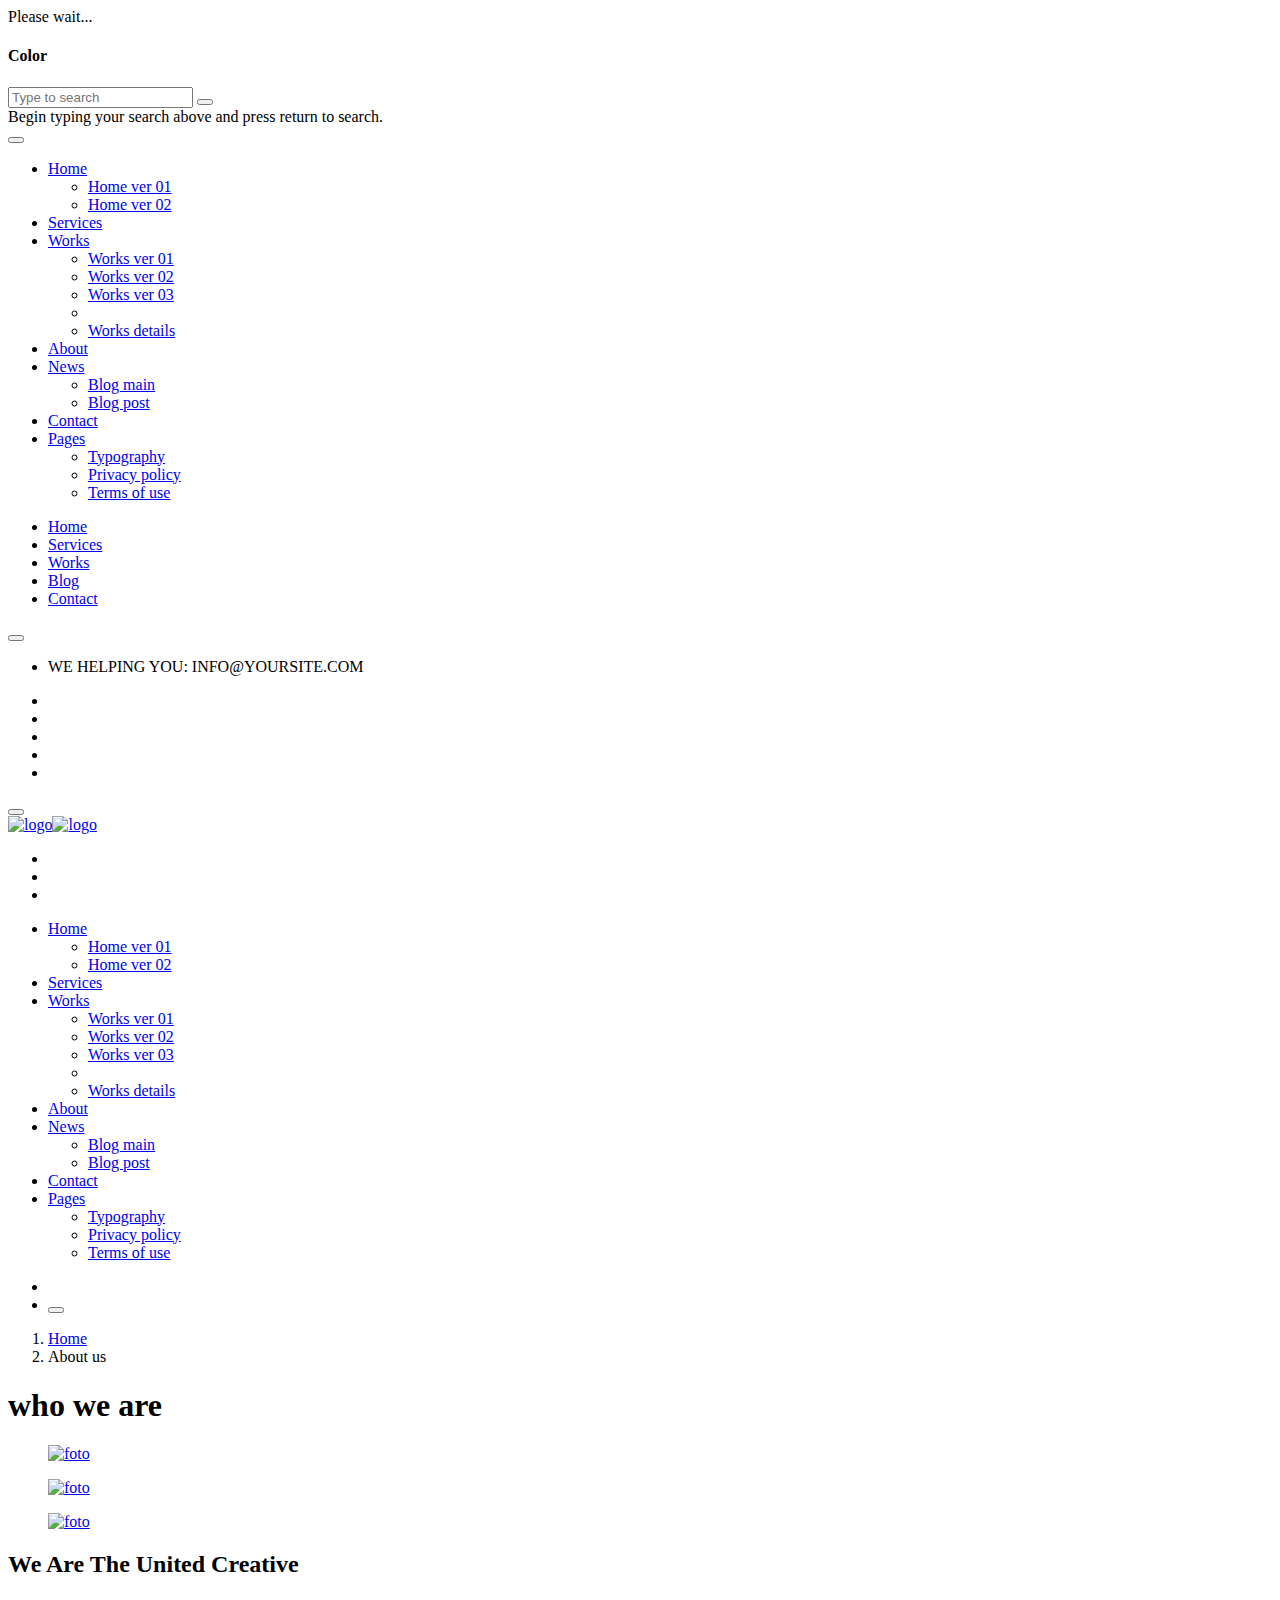
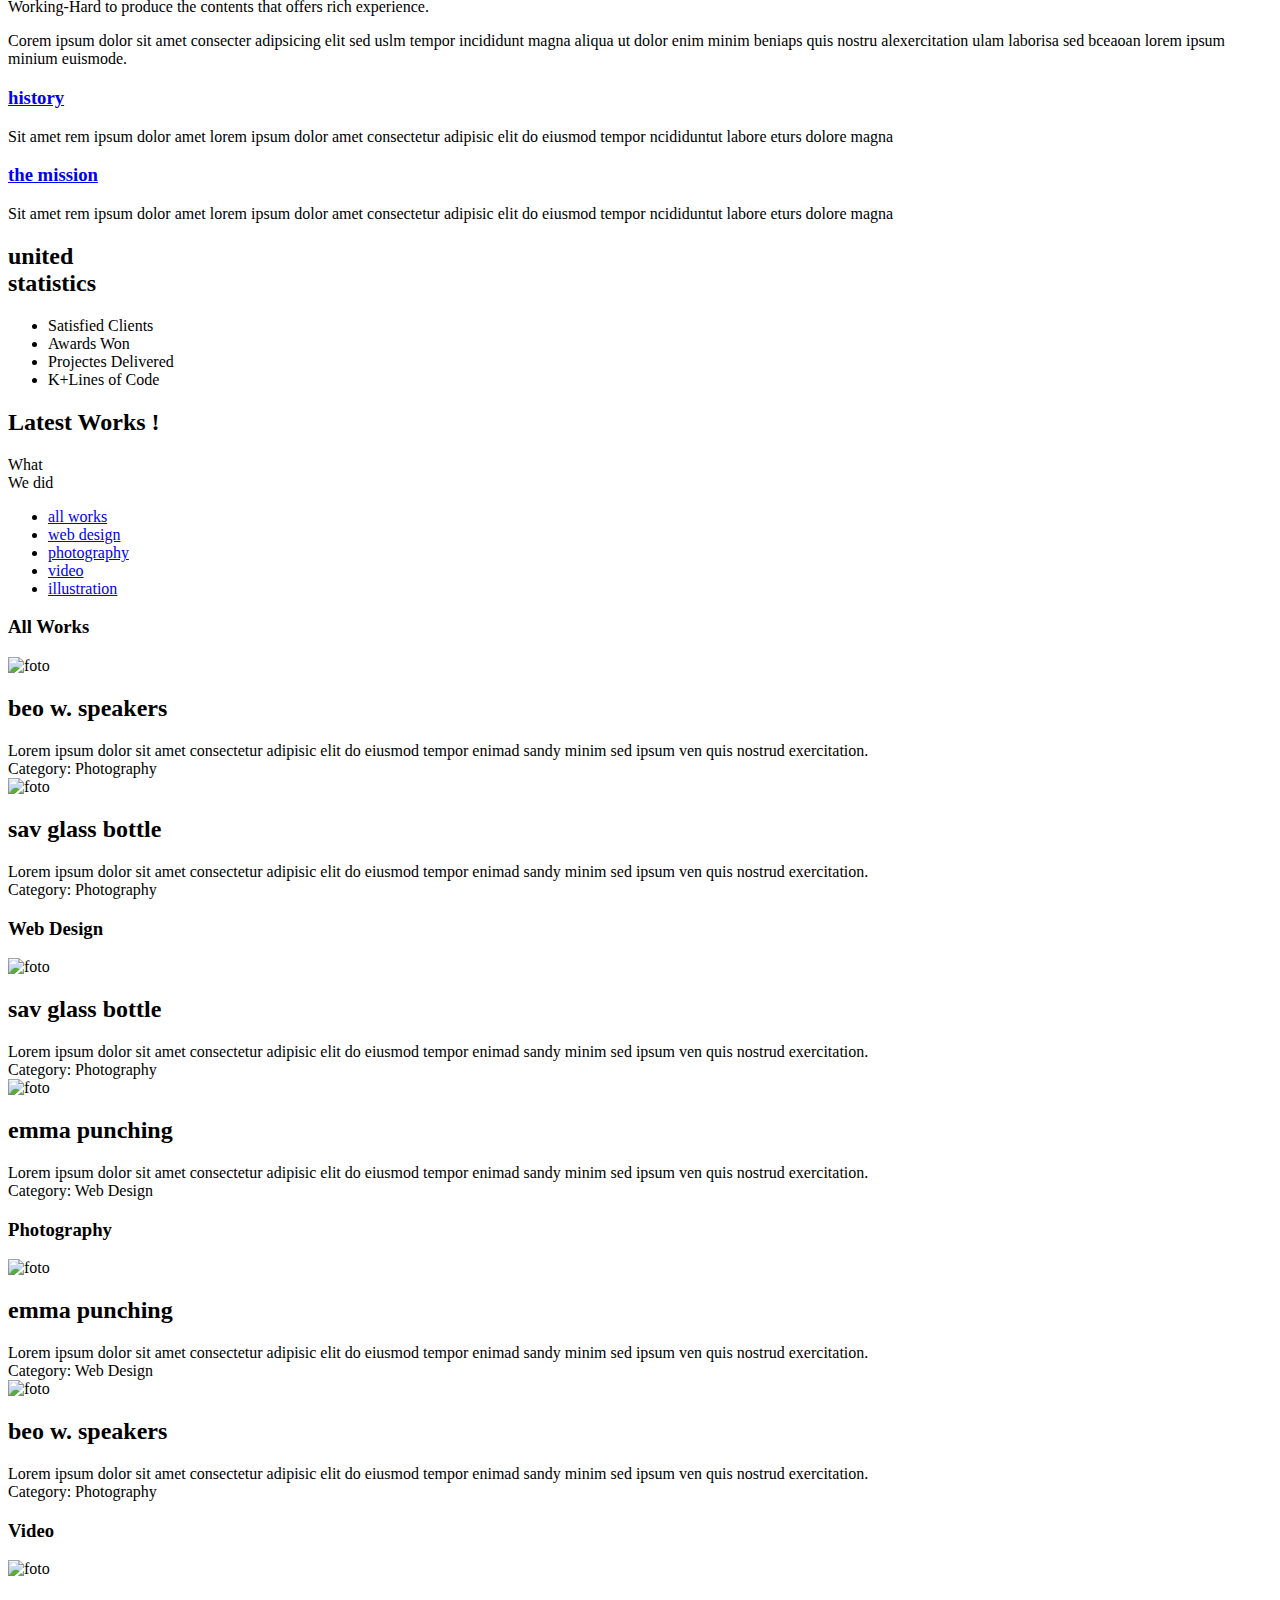
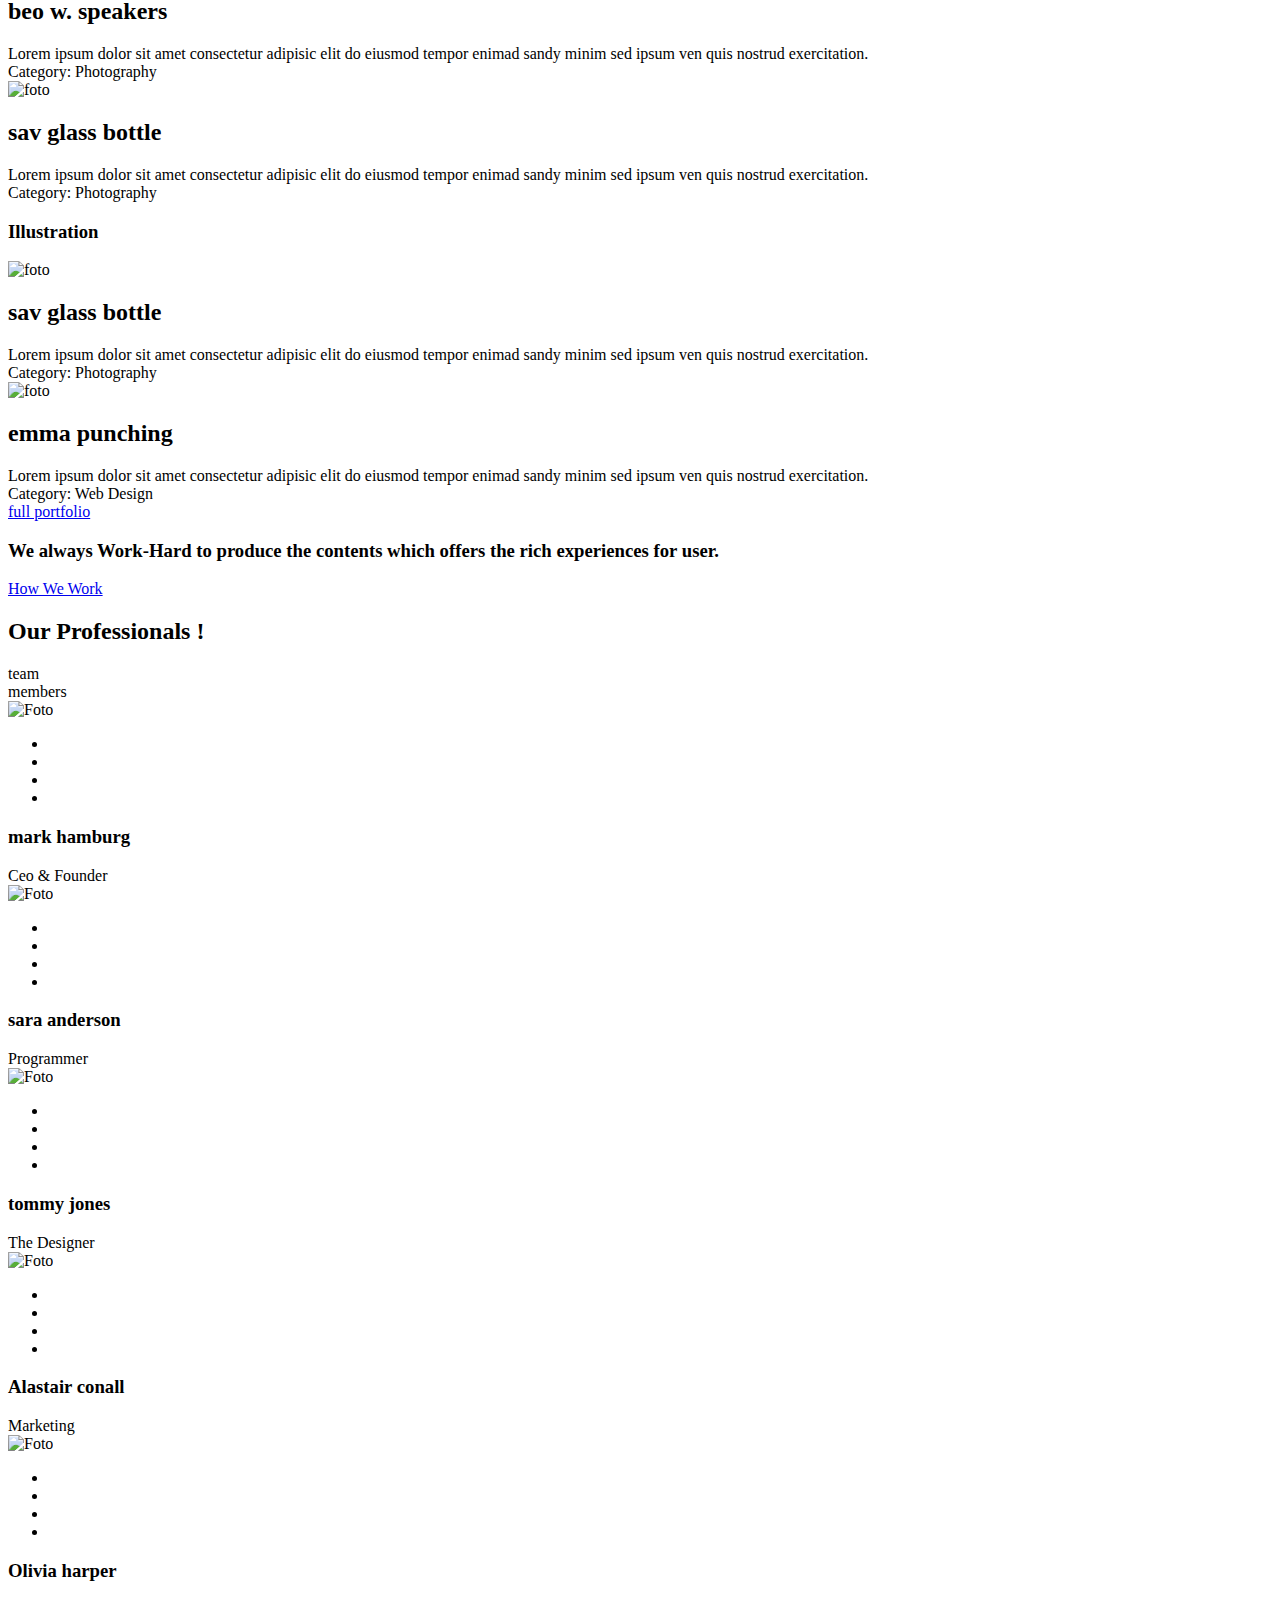
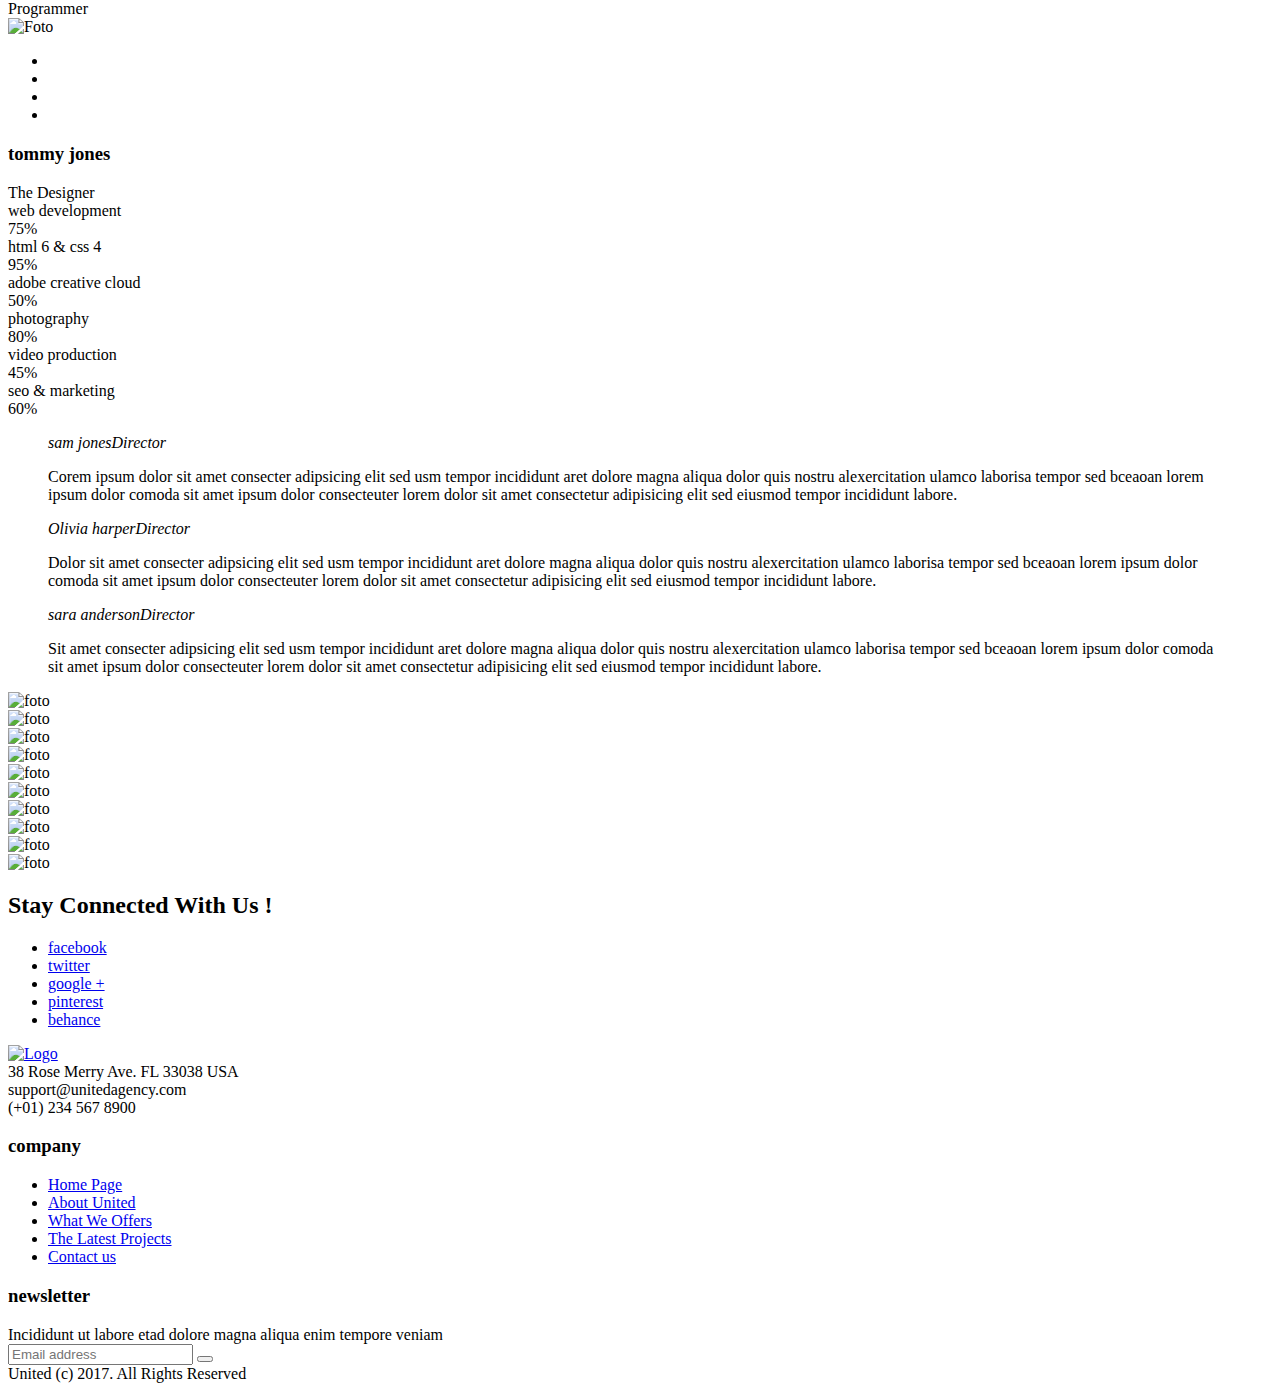
==== about.html @ 2366bbae "Aviot website" ====
<!DOCTYPE html>
<html lang="en">
<head>
    <meta charset="utf-8" />
    <meta http-equiv="x-ua-compatible" content="ie=edge" />
    <title>United</title>
    <meta content="" name="description" />
    <meta content="" name="keywords" />
    <meta name="viewport" content="width=device-width, initial-scale=1.0" />
    <meta content="telephone=no" name="format-detection" />
    <meta name="HandheldFriendly" content="true" />
    <link rel="stylesheet" href=" html/united/assets/css/master.css" />
    <!-- SWITCHER-->
    <link href=" html/united/assets/plugins/switcher/css/switcher.css" rel="stylesheet" id="switcher-css" />
    <link href="assets/plugins/switcher/css/color1.css" rel="alternate stylesheet" title="color1" />
    <link href="assets/plugins/switcher/css/color2.css" rel="alternate stylesheet" title="color2" />
    <link href="assets/plugins/switcher/css/color3.css" rel="alternate stylesheet" title="color3" />
    <link href="assets/plugins/switcher/css/color4.css" rel="alternate stylesheet" title="color4" />
    <link rel="icon" type="image/x-icon" href=" html/united/favicon.ico" />
    <!--[if lt IE 9 ]>
<script src="/assets/js/separate-js/html5shiv-3.7.2.min.js" type="text/javascript"></script><meta content="no" http-equiv="imagetoolbar">
<![endif]-->
</head>
<body class="loading">
    <!-- Loader-->
    <div class="screen-loader">
        <div class="loading">
            <span class="loader_span"> 
            <span class="loader_right"></span>
            <span class="loader_left"></span>
            </span>
        </div>
        <span class="loader-text shuffle">Please wait...</span>
        <div class="sl-top"></div>
        <div class="sl-bottom"></div>
    </div>
    <!-- Loader end-->
    <div class="l-theme animated-css" data-header="sticky" data-header-top="200" data-canvas="container">
        <!-- Start Switcher-->
        <div class="switcher-wrapper">
            <div class="demo_changer">
                <div class="demo-icon text-primary"><i class="fa fa-cog fa-spin fa-2x"></i></div>
                <div class="form_holder">
                    <div class="predefined_styles">
                        <div class="skin-theme-switcher">
                            <h4>Color</h4>
                            <a class="styleswitch" href="javascript:void(0);" data-switchcolor="color1" style="background-color:#e0e242"></a>
                            <a class="styleswitch" href="javascript:void(0);" data-switchcolor="color2" style="background-color:#FFAC3A"></a>
                            <a class="styleswitch" href="javascript:void(0);" data-switchcolor="color3" style="background-color:#28af0f"></a>
                            <a class="styleswitch" href="javascript:void(0);" data-switchcolor="color4" style="background-color:#e425e9"></a>
                        </div>
                    </div>
                </div>
            </div>
        </div>
        <!-- end switcher-->
        <!-- ==========================-->
        <!-- SEARCH MODAL-->
        <!-- ==========================-->
        <div class="header-search open-search">
            <div class="container">
                <div class="row">
                    <div class="col-sm-8 col-sm-offset-2 col-xs-10 col-xs-offset-1">
                        <div class="navbar-search">
                            <form class="search-global">
                                <input class="search-global__input" type="text" placeholder="Type to search" autocomplete="off" name="s" value="" />
                                <button class="search-global__btn"><i class="icon stroke icon-Search"></i>
                                </button>
                                <div class="search-global__note">Begin typing your search above and press return to search.</div>
                            </form>
                        </div>
                    </div>
                </div>
            </div>
            <button class="search-close close" type="button"><i class="fa fa-times"></i>
            </button>
        </div>
        <!-- ==========================-->
        <!-- MOBILE MENU-->
        <!-- ==========================-->
        <div data-off-canvas="mobile-slidebar left overlay">
            <ul class="yamm main-menu nav navbar-nav">
                <li class="dropdown active"><a class="dropdown-toggle" href="#">Home</a>
                    <ul class="dropdown-menu">
                        <li><a href=" html/united/home.html">Home ver 01</a></li>
                        <li><a href=" html/united/home-2.html">Home ver 02</a></li>
                    </ul>
                </li>
                <li><a href=" html/united/services.html">Services</a></li>
                <li class="dropdown"><a class="dropdown-toggle" href="#">Works</a>
                    <ul class="dropdown-menu">
                        <li><a href=" html/united/portfolio.html">Works ver 01</a></li>
                        <li><a href=" html/united/portfolio-2.html">Works ver 02</a></li>
                        <li><a href=" html/united/portfolio-3.html">Works ver 03</a></li>
                        <li class="divider"></li>
                        <li><a href=" html/united/portfolio-details.html">Works details</a></li>
                    </ul>
                </li>
                <li><a href=" html/united/about.html">About</a></li>
                <li class="dropdown"><a class="dropdown-toggle" href="#">News</a>
                    <ul class="dropdown-menu">
                        <li><a href=" html/united/blog-main.html">Blog main</a></li>
                        <li><a href=" html/united/blog-post.html">Blog post</a></li>
                    </ul>
                </li>
                <li><a href=" html/united/contact.html">Contact</a></li>
                <li><a href=" html/united/typography.html">Pages</a>
                    <ul class="dropdown-menu">
                        <li><a href=" html/united/typography.html">Typography</a></li>
                        <li><a href=" html/united/privacy-policy.html">Privacy policy</a></li>
                        <li><a href=" html/united/terms-of-use.html">Terms of use</a></li>
                    </ul>
                </li>
            </ul>
        </div>
        <!-- ==========================-->
        <!-- FULL SCREEN MENU-->
        <!-- ==========================-->
        <div class="wrap-fixed-menu" id="fixedMenu">
            <nav class="fullscreen-center-menu">
                <div class="menu-main-menu-container">
                    <ul class="nav navbar-nav">
                        <li><a href=" html/united/home.html">Home</a></li>
                        <li><a href=" html/united/services.html">Services</a></li>
                        <li><a href=" html/united/portfolio.html">Works</a></li>
                        <li><a href=" html/united/blog-main.html">Blog</a></li>
                        <li><a href=" html/united/contact.html">Contact</a>
                        </li>
                    </ul>
                </div>
            </nav>
            <button type="button" class="fullmenu-close"><i class="fa fa-times"></i></button>
        </div>
        <header class="header header-topbar-hidden header-boxed-width navbar-fixed-top header-background-trans header-navibox-1-left header-navibox-2-right">
            <div class="container container-boxed-width">
                <div class="top-bar">
                    <div class="container">
                        <div class="header-topbarbox-1">
                            <ul>
                                <li>WE HELPING YOU: INFO@YOURSITE.COM</li>
                            </ul>
                        </div>
                        <div class="header-topbarbox-2">
                            <ul class="social-links">
                                <li><a href=" index.html" target="_blank"><i class="social_icons fa fa-facebook-square"></i></a></li>
                                <li><a href=" index.html" target="_blank"><i class="social_icons fa fa-youtube-square"></i></a></li>
                                <li><a href=" index.html" target="_blank"><i class="social_icons fa fa-vimeo-square"></i></a></li>
                                <li><a href=" index.html" target="_blank"><i class="social_icons fa fa-twitter-square"></i></a></li>
                                <li class="li-last"><a href=" index.html" target="_blank"><i class="social_icons fa fa-tumblr-square"></i></a></li>
                            </ul>
                        </div>
                    </div>
                </div>
                <nav class="navbar" id="nav">
                    <div class="header-navibox-1">
                        <!-- Mobile Trigger Start-->
                        <button class="menu-mobile-button visible-xs-block js-toggle-mobile-slidebar toggle-menu-button"><i class="toggle-menu-button-icon"><span></span><span></span><span></span><span></span><span></span><span></span></i></button>
                        <!-- Mobile Trigger End-->
                        <div class="ui-decor-1 ui-decor-1_sm"></div>
                        <a class="navbar-brand scroll" href=" html/united/home.html"><img class="normal-logo" src=" html/united/assets/media/general/logo-dark.png" alt="logo" /><img class="scroll-logo hidden-xs" src=" html/united/assets/media/general/logo-dark.png" alt="logo" /></a>
                        <ul class="social-links list-inline">
                            <li><a href=" index.html" target="_blank"><i class="social_icons fa fa-twitter"></i></a></li>
                            <li><a href=" index.html" target="_blank"><i class="social_icons fa fa-behance"></i></a></li>
                            <li class="li-last"><a href=" index.html" target="_blank"><i class="social_icons fa fa-instagram"></i></a></li>
                        </ul>
                    </div>
                    <div class="header-navibox-2">
                        <ul class="yamm main-menu nav navbar-nav">
                            <li class="dropdown active"><a class="dropdown-toggle" href="#">Home</a>
                                <ul class="dropdown-menu">
                                    <li><a href=" html/united/home.html">Home ver 01</a></li>
                                    <li><a href=" html/united/home-2.html">Home ver 02</a></li>
                                </ul>
                            </li>
                            <li><a href=" html/united/services.html">Services</a></li>
                            <li class="dropdown"><a class="dropdown-toggle" href="#">Works</a>
                                <ul class="dropdown-menu">
                                    <li><a href=" html/united/portfolio.html">Works ver 01</a></li>
                                    <li><a href=" html/united/portfolio-2.html">Works ver 02</a></li>
                                    <li><a href=" html/united/portfolio-3.html">Works ver 03</a></li>
                                    <li class="divider"></li>
                                    <li><a href=" html/united/portfolio-details.html">Works details</a></li>
                                </ul>
                            </li>
                            <li><a href=" html/united/about.html">About</a></li>
                            <li class="dropdown"><a class="dropdown-toggle" href="#">News</a>
                                <ul class="dropdown-menu">
                                    <li><a href=" html/united/blog-main.html">Blog main</a></li>
                                    <li><a href=" html/united/blog-post.html">Blog post</a></li>
                                </ul>
                            </li>
                            <li><a href=" html/united/contact.html">Contact</a></li>
                            <li><a href=" html/united/typography.html">Pages</a>
                                <ul class="dropdown-menu">
                                    <li><a href=" html/united/typography.html">Typography</a></li>
                                    <li><a href=" html/united/privacy-policy.html">Privacy policy</a></li>
                                    <li><a href=" html/united/terms-of-use.html">Terms of use</a></li>
                                </ul>
                            </li>
                        </ul>
                        <ul class="btn-menu">
                            <li><a class="btn_header_search" href="#"><i class="fa fa-search"></i></a></li>
                            <li>
                                <button class="js-toggle-screen toggle-menu-button"><i class="toggle-menu-button-icon"><span></span><span></span><span></span><span></span><span></span><span></span></i></button>
                            </li>
                        </ul>
                    </div>
                </nav>
            </div>
        </header>
        <!-- end .header-->
        <div class="section-title-page area-bg area-bg_dark area-bg_op_75 parallax" style="background-image: url( html/united/--/--/html/united/assets/media/components/b-title-page/bg-1.jpg)">
            <div class="area-bg__inner">
                <div class="container">
                    <div class="row">
                        <div class="col-xs-12">
                            <ol class="breadcrumb">
                                <li><a href=" html/united/home.html">Home</a></li>
                                <li class="active">About us</li>
                            </ol>
                            <!-- end breadcrumb-->
                            <h1 class="b-title-page">who we are</h1>
                        </div>
                    </div>
                </div>
            </div>
        </div>
        <!-- end .b-title-page-->
        <main>
            <section class="section-first section-first_type-3">
                <div class="container">
                    <div class="row">
                        <div class="col-md-5">
                            <div class="section-first__carousel owl-carousel owl-theme enable-owl-carousel" data-pagination="true" data-navigation="false" data-single-item="true" data-auto-play="7000" data-transition-style="fade" data-main-text-animation="true" data-after-init-delay="3000" data-after-move-delay="1000" data-stop-on-hover="true">
                                <div class="section-first__carousel-item">
                                    <div class="section-first__img-group">
                                        <a class="section-first__img bg-primary_a tilter tilter--1 js-zoom-images" href=" html/united/assets/media/components/section-first/458x380_1.jpg">
                                            <figure class="tilter__figure"><img class="img-responsive" src=" html/united/assets/media/components/section-first/458x380_1.jpg" alt="foto" /></figure>
                                        </a>
                                    </div>
                                </div>
                                <div class="section-first__carousel-item">
                                    <div class="section-first__img-group">
                                        <a class="section-first__img bg-primary_a tilter tilter--1 js-zoom-images" href=" html/united/assets/media/components/section-first/458x380_1.jpg">
                                            <figure class="tilter__figure"><img class="img-responsive" src=" html/united/assets/media/components/section-first/458x380_1.jpg" alt="foto" /></figure>
                                        </a>
                                    </div>
                                </div>
                                <div class="section-first__carousel-item">
                                    <div class="section-first__img-group">
                                        <a class="section-first__img bg-primary_a tilter tilter--1 js-zoom-images" href=" html/united/assets/media/components/section-first/458x380_1.jpg">
                                            <figure class="tilter__figure"><img class="img-responsive" src=" html/united/assets/media/components/section-first/458x380_1.jpg" alt="foto" /></figure>
                                        </a>
                                    </div>
                                </div>
                            </div>
                        </div>
                        <div class="col-md-7">
                            <div class="section-first__inner">
                                <div class="ui-decor-1"></div>
                                <h2 class="ui-title-inner-2">We Are The United Creative</h2>
                                <div class="section-first__subtitle">Working-Hard to produce the contents that offers rich experience.</div>
                                <p>Corem ipsum dolor sit amet consecter adipsicing elit sed uslm tempor incididunt magna aliqua ut dolor enim minim beniaps quis nostru alexercitation ulam laborisa sed bceaoan lorem ipsum minium euismode.</p>
                                <div class="row">
                                    <div class="col-md-6">
                                        <h3 class="section-first__title-link"><a class="btn btn-default" href=" html/united/portfolio.html">history<i class="icon fa fa-long-arrow-right"></i></a></h3>
                                        <p>Sit amet rem ipsum dolor amet lorem ipsum dolor amet consectetur adipisic elit do eiusmod tempor ncididuntut labore eturs dolore magna</p>
                                    </div>
                                    <div class="col-md-6">
                                        <h3 class="section-first__title-link"><a class="btn btn-default" href=" html/united/portfolio.html">the mission<i class="icon fa fa-long-arrow-right"></i></a></h3>
                                        <p>Sit amet rem ipsum dolor amet lorem ipsum dolor amet consectetur adipisic elit do eiusmod tempor ncididuntut labore eturs dolore magna</p>
                                    </div>
                                </div>
                            </div>
                        </div>
                    </div>
                </div>
            </section>
            <!-- end .section-first-->
            <section class="section-default">
                <div class="container">
                    <div class="row">
                        <div class="col-xs-12">
                            <h2 class="ui-title-bg ui-title-bg_sm">united <br>statistics</h2>
                            <ul class="b-progress-list b-progress-list_mod-a list-unstyled">
                                <li class="b-progress-list__item">
                                    <div class="b-progress-list__inner"><span class="b-progress-list__percent js-chart" data-percent="230"><span class="js-percent"></span></span><span class="b-progress-list__name">Satisfied Clients</span></div>
                                </li>
                                <li class="b-progress-list__item">
                                    <div class="b-progress-list__inner"><span class="b-progress-list__percent js-chart" data-percent="407"><span class="js-percent"></span></span><span class="b-progress-list__name">Awards Won</span></div>
                                </li>
                                <li class="b-progress-list__item">
                                    <div class="b-progress-list__inner"><span class="b-progress-list__percent js-chart" data-percent="637"><span class="js-percent"></span></span><span class="b-progress-list__name">Projectes Delivered</span></div>
                                </li>
                                <li class="b-progress-list__item">
                                    <div class="b-progress-list__inner"><span class="b-progress-list__percent js-chart" data-percent="10"><span class="js-percent"></span><span class="b-progress-list__percent_label">K+</span></span><span class="b-progress-list__name">Lines of Code</span></div>
                                </li>
                            </ul>
                        </div>
                    </div>
                </div>
            </section>
            <section class="section-works">
                <div class="container">
                    <div class="row">
                        <div class="col-xs-12">
                            <h2 class="ui-title-block">Latest Works !</h2>
                            <div class="ui-subtitle-block">What
                                <br> We did</div>
                        </div>
                    </div>
                    <div class="row">
                        <div class="col-xs-12">
                            <div class="section-works__inner">
                                <ul class="section-works__nav list-unstyled">
                                    <li class="active"><a href="#all" data-toggle="tab">all works</a></li>
                                    <li><a href="#design" data-toggle="tab">web design</a></li>
                                    <li><a href="#photography" data-toggle="tab">photography</a></li>
                                    <li><a href="#video" data-toggle="tab">video</a></li>
                                    <li><a href="#illustration" data-toggle="tab">illustration</a></li>
                                </ul>
                                <div class="tab-content">
                                    <div class="tab-pane active fade in" id="all">
                                        <h3 class="section-works__title-group">All Works</h3>
                                        <div class="section-works__group">
                                            <section class="b-works">
                                                <div class="b-works__media"><img class="img-responsive" src=" html/united/assets/media/components/b-works/450x420_1.jpg" alt="foto" /></div>
                                                <div class="b-works__inner">
                                                    <h2 class="b-works__title">beo w. speakers</h2>
                                                    <div class="b-works__content">Lorem ipsum dolor sit amet consectetur adipisic elit do eiusmod tempor enimad sandy minim sed ipsum ven quis nostrud exercitation.</div>
                                                    <div class="b-works__category">Category: Photography
                                                    </div>
                                                </div>
                                            </section>
                                            <!-- end .b-works-->
                                            <section class="b-works">
                                                <div class="b-works__media"><img class="img-responsive" src=" html/united/assets/media/components/b-works/450x420_2.jpg" alt="foto" /></div>
                                                <div class="b-works__inner">
                                                    <h2 class="b-works__title">sav glass bottle</h2>
                                                    <div class="b-works__content">Lorem ipsum dolor sit amet consectetur adipisic elit do eiusmod tempor enimad sandy minim sed ipsum ven quis nostrud exercitation.</div>
                                                    <div class="b-works__category">Category: Photography
                                                    </div>
                                                </div>
                                            </section>
                                            <!-- end .b-works-->
                                        </div>
                                    </div>
                                    <div class="tab-pane fade" id="design">
                                        <h3 class="section-works__title-group">Web Design</h3>
                                        <div class="section-works__group">
                                            <section class="b-works">
                                                <div class="b-works__media"><img class="img-responsive" src=" html/united/assets/media/components/b-works/450x420_2.jpg" alt="foto" /></div>
                                                <div class="b-works__inner">
                                                    <h2 class="b-works__title">sav glass bottle</h2>
                                                    <div class="b-works__content">Lorem ipsum dolor sit amet consectetur adipisic elit do eiusmod tempor enimad sandy minim sed ipsum ven quis nostrud exercitation.</div>
                                                    <div class="b-works__category">Category: Photography
                                                    </div>
                                                </div>
                                            </section>
                                            <!-- end .b-works-->
                                            <section class="b-works">
                                                <div class="b-works__media"><img class="img-responsive" src=" html/united/assets/media/components/b-works/450x420_3.jpg" alt="foto" /></div>
                                                <div class="b-works__inner">
                                                    <h2 class="b-works__title">emma punching</h2>
                                                    <div class="b-works__content">Lorem ipsum dolor sit amet consectetur adipisic elit do eiusmod tempor enimad sandy minim sed ipsum ven quis nostrud exercitation.</div>
                                                    <div class="b-works__category">Category: Web Design
                                                    </div>
                                                </div>
                                            </section>
                                            <!-- end .b-works-->
                                        </div>
                                    </div>
                                    <div class="tab-pane fade" id="photography">
                                        <h3 class="section-works__title-group">Photography</h3>
                                        <div class="section-works__group">
                                            <section class="b-works">
                                                <div class="b-works__media"><img class="img-responsive" src=" html/united/assets/media/components/b-works/450x420_3.jpg" alt="foto" /></div>
                                                <div class="b-works__inner">
                                                    <h2 class="b-works__title">emma punching</h2>
                                                    <div class="b-works__content">Lorem ipsum dolor sit amet consectetur adipisic elit do eiusmod tempor enimad sandy minim sed ipsum ven quis nostrud exercitation.</div>
                                                    <div class="b-works__category">Category: Web Design
                                                    </div>
                                                </div>
                                            </section>
                                            <!-- end .b-works-->
                                            <section class="b-works">
                                                <div class="b-works__media"><img class="img-responsive" src=" html/united/assets/media/components/b-works/450x420_1.jpg" alt="foto" /></div>
                                                <div class="b-works__inner">
                                                    <h2 class="b-works__title">beo w. speakers</h2>
                                                    <div class="b-works__content">Lorem ipsum dolor sit amet consectetur adipisic elit do eiusmod tempor enimad sandy minim sed ipsum ven quis nostrud exercitation.</div>
                                                    <div class="b-works__category">Category: Photography
                                                    </div>
                                                </div>
                                            </section>
                                            <!-- end .b-works-->
                                        </div>
                                    </div>
                                    <div class="tab-pane fade" id="video">
                                        <h3 class="section-works__title-group">Video</h3>
                                        <div class="section-works__group">
                                            <section class="b-works">
                                                <div class="b-works__media"><img class="img-responsive" src=" html/united/assets/media/components/b-works/450x420_1.jpg" alt="foto" /></div>
                                                <div class="b-works__inner">
                                                    <h2 class="b-works__title">beo w. speakers</h2>
                                                    <div class="b-works__content">Lorem ipsum dolor sit amet consectetur adipisic elit do eiusmod tempor enimad sandy minim sed ipsum ven quis nostrud exercitation.</div>
                                                    <div class="b-works__category">Category: Photography
                                                    </div>
                                                </div>
                                            </section>
                                            <!-- end .b-works-->
                                            <section class="b-works">
                                                <div class="b-works__media"><img class="img-responsive" src=" html/united/assets/media/components/b-works/450x420_2.jpg" alt="foto" /></div>
                                                <div class="b-works__inner">
                                                    <h2 class="b-works__title">sav glass bottle</h2>
                                                    <div class="b-works__content">Lorem ipsum dolor sit amet consectetur adipisic elit do eiusmod tempor enimad sandy minim sed ipsum ven quis nostrud exercitation.</div>
                                                    <div class="b-works__category">Category: Photography
                                                    </div>
                                                </div>
                                            </section>
                                            <!-- end .b-works-->
                                        </div>
                                    </div>
                                    <div class="tab-pane fade" id="illustration">
                                        <h3 class="section-works__title-group">Illustration</h3>
                                        <div class="section-works__group">
                                            <section class="b-works">
                                                <div class="b-works__media"><img class="img-responsive" src=" html/united/assets/media/components/b-works/450x420_2.jpg" alt="foto" /></div>
                                                <div class="b-works__inner">
                                                    <h2 class="b-works__title">sav glass bottle</h2>
                                                    <div class="b-works__content">Lorem ipsum dolor sit amet consectetur adipisic elit do eiusmod tempor enimad sandy minim sed ipsum ven quis nostrud exercitation.</div>
                                                    <div class="b-works__category">Category: Photography
                                                    </div>
                                                </div>
                                            </section>
                                            <!-- end .b-works-->
                                            <section class="b-works">
                                                <div class="b-works__media"><img class="img-responsive" src=" html/united/assets/media/components/b-works/450x420_3.jpg" alt="foto" /></div>
                                                <div class="b-works__inner">
                                                    <h2 class="b-works__title">emma punching</h2>
                                                    <div class="b-works__content">Lorem ipsum dolor sit amet consectetur adipisic elit do eiusmod tempor enimad sandy minim sed ipsum ven quis nostrud exercitation.</div>
                                                    <div class="b-works__category">Category: Web Design
                                                    </div>
                                                </div>
                                            </section>
                                            <!-- end .b-works-->
                                        </div>
                                    </div>
                                </div>
                                <div class="text-right"><a class="btn btn-type-1" href=" html/united/portfolio.html"><span class="btn-type-1__inner">full portfolio</span><i class="icon fa fa-long-arrow-right"></i></a></div>
                            </div>
                        </div>
                    </div>
                </div>
            </section>
            <section class="b-info b-info_mrg-top">
                <div class="b-info__inner border-l_prim border-r_prim">
                    <div class="container">
                        <div class="row">
                            <div class="col-md-8">
                                <h3 class="b-info__title">We always Work-Hard to produce the contents which offers the rich experiences for user.</h3>
                            </div>
                            <div class="col-md-4">
                                <div class="b-info__link"><a class="b-info__btn text-primary_h popup-youtube" href="http://www.youtube.com/watch?v=0O2aH4XLbto"><i class="icon pe-7s-play"></i>How We Work</a>
                                    <div class="b-info__link-bg"><i class="icon pe-7s-video"></i></div>
                                </div>
                            </div>
                        </div>
                    </div>
                </div>
            </section>
            <!-- end .b-info-->
            <section class="section-default_pdn-top">
                <div class="container">
                    <div class="row">
                        <div class="col-xs-12">
                            <h2 class="ui-title-block">Our Professionals !</h2>
                            <div class="ui-subtitle-block">team
                                <br> members</div>
                        </div>
                    </div>
                    <div class="row">
                        <div class="col-md-4 col-sm-6">
                            <section class="b-team b-team_rows">
                                <div class="b-team__media"><img class="img-responsive" src=" html/united/assets/media/components/b-team/300x280_1.jpg" alt="Foto" />
                                    <ul class="social-net list-inline">
                                        <li class="social-net__item"><a class="social-net__link text-primary_h" href=" index.html"><i class="icon fa fa-behance"></i></a></li>
                                        <li class="social-net__item"><a class="social-net__link text-primary_h" href=" index.html"><i class="icon fa fa-twitter"></i></a></li>
                                        <li class="social-net__item"><a class="social-net__link text-primary_h" href=" index.html"><i class="icon fa fa-google-plus"></i></a></li>
                                        <li class="social-net__item"><a class="social-net__link text-primary_h" href=" index.html"><i class="icon fa fa-envelope"></i></a></li>
                                    </ul>
                                    <!-- end .social-list-->
                                </div>
                                <div class="b-team__header">
                                    <h3 class="b-team__name">mark hamburg</h3>
                                    <div class="b-team__category">Ceo & Founder</div>
                                </div>
                            </section>
                            <!-- end .b-team-->
                        </div>
                        <div class="col-md-4 col-sm-6">
                            <section class="b-team b-team_rows">
                                <div class="b-team__media"><img class="img-responsive" src=" html/united/assets/media/components/b-team/300x280_2.jpg" alt="Foto" />
                                    <ul class="social-net list-inline">
                                        <li class="social-net__item"><a class="social-net__link text-primary_h" href=" index.html"><i class="icon fa fa-behance"></i></a></li>
                                        <li class="social-net__item"><a class="social-net__link text-primary_h" href=" index.html"><i class="icon fa fa-twitter"></i></a></li>
                                        <li class="social-net__item"><a class="social-net__link text-primary_h" href=" index.html"><i class="icon fa fa-google-plus"></i></a></li>
                                        <li class="social-net__item"><a class="social-net__link text-primary_h" href=" index.html"><i class="icon fa fa-envelope"></i></a></li>
                                    </ul>
                                    <!-- end .social-list-->
                                </div>
                                <div class="b-team__header">
                                    <h3 class="b-team__name">sara anderson</h3>
                                    <div class="b-team__category">Programmer</div>
                                </div>
                            </section>
                            <!-- end .b-team-->
                        </div>
                        <div class="col-md-4 col-sm-6">
                            <section class="b-team b-team_rows">
                                <div class="b-team__media"><img class="img-responsive" src=" html/united/assets/media/components/b-team/300x280_4.jpg" alt="Foto" />
                                    <ul class="social-net list-inline">
                                        <li class="social-net__item"><a class="social-net__link text-primary_h" href=" index.html"><i class="icon fa fa-behance"></i></a></li>
                                        <li class="social-net__item"><a class="social-net__link text-primary_h" href=" index.html"><i class="icon fa fa-twitter"></i></a></li>
                                        <li class="social-net__item"><a class="social-net__link text-primary_h" href=" index.html"><i class="icon fa fa-google-plus"></i></a></li>
                                        <li class="social-net__item"><a class="social-net__link text-primary_h" href=" index.html"><i class="icon fa fa-envelope"></i></a></li>
                                    </ul>
                                    <!-- end .social-list-->
                                </div>
                                <div class="b-team__header">
                                    <h3 class="b-team__name">tommy jones</h3>
                                    <div class="b-team__category">The Designer</div>
                                </div>
                            </section>
                            <!-- end .b-team-->
                        </div>
                        <div class="col-md-4 col-sm-6">
                            <section class="b-team b-team_rows">
                                <div class="b-team__media"><img class="img-responsive" src=" html/united/assets/media/components/b-team/300x280_5.jpg" alt="Foto" />
                                    <ul class="social-net list-inline">
                                        <li class="social-net__item"><a class="social-net__link text-primary_h" href=" index.html"><i class="icon fa fa-behance"></i></a></li>
                                        <li class="social-net__item"><a class="social-net__link text-primary_h" href=" index.html"><i class="icon fa fa-twitter"></i></a></li>
                                        <li class="social-net__item"><a class="social-net__link text-primary_h" href=" index.html"><i class="icon fa fa-google-plus"></i></a></li>
                                        <li class="social-net__item"><a class="social-net__link text-primary_h" href=" index.html"><i class="icon fa fa-envelope"></i></a></li>
                                    </ul>
                                    <!-- end .social-list-->
                                </div>
                                <div class="b-team__header">
                                    <h3 class="b-team__name">Alastair conall</h3>
                                    <div class="b-team__category">Marketing</div>
                                </div>
                            </section>
                            <!-- end .b-team-->
                        </div>
                        <div class="col-md-4 col-sm-6">
                            <section class="b-team b-team_rows">
                                <div class="b-team__media"><img class="img-responsive" src=" html/united/assets/media/components/b-team/300x280_6.jpg" alt="Foto" />
                                    <ul class="social-net list-inline">
                                        <li class="social-net__item"><a class="social-net__link text-primary_h" href=" index.html"><i class="icon fa fa-behance"></i></a></li>
                                        <li class="social-net__item"><a class="social-net__link text-primary_h" href=" index.html"><i class="icon fa fa-twitter"></i></a></li>
                                        <li class="social-net__item"><a class="social-net__link text-primary_h" href=" index.html"><i class="icon fa fa-google-plus"></i></a></li>
                                        <li class="social-net__item"><a class="social-net__link text-primary_h" href=" index.html"><i class="icon fa fa-envelope"></i></a></li>
                                    </ul>
                                    <!-- end .social-list-->
                                </div>
                                <div class="b-team__header">
                                    <h3 class="b-team__name">Olivia harper</h3>
                                    <div class="b-team__category">Programmer</div>
                                </div>
                            </section>
                            <!-- end .b-team-->
                        </div>
                        <div class="col-md-4 col-sm-6">
                            <section class="b-team b-team_rows">
                                <div class="b-team__media"><img class="img-responsive" src=" html/united/assets/media/components/b-team/300x280_3.jpg" alt="Foto" />
                                    <ul class="social-net list-inline">
                                        <li class="social-net__item"><a class="social-net__link text-primary_h" href=" index.html"><i class="icon fa fa-behance"></i></a></li>
                                        <li class="social-net__item"><a class="social-net__link text-primary_h" href=" index.html"><i class="icon fa fa-twitter"></i></a></li>
                                        <li class="social-net__item"><a class="social-net__link text-primary_h" href=" index.html"><i class="icon fa fa-google-plus"></i></a></li>
                                        <li class="social-net__item"><a class="social-net__link text-primary_h" href=" index.html"><i class="icon fa fa-envelope"></i></a></li>
                                    </ul>
                                    <!-- end .social-list-->
                                </div>
                                <div class="b-team__header">
                                    <h3 class="b-team__name">tommy jones</h3>
                                    <div class="b-team__category">The Designer</div>
                                </div>
                            </section>
                            <!-- end .b-team-->
                        </div>
                    </div>
                </div>
            </section>
            <div class="section-progress-bars">
                <div class="container">
                    <div class="row">
                        <div class="col-sm-6">
                            <div class="progress-block-group">
                                <div class="progress-block">
                                    <div class="progress__title">web development</div>
                                    <div class="progress progress-w-number bg-primary">
                                        <div class="progress-bar" style="width: 75%"></div><span class="progress-bar__number">75%</span>
                                    </div>
                                </div>
                                <div class="progress-block">
                                    <div class="progress__title">html 6 & css 4</div>
                                    <div class="progress progress-w-number bg-primary">
                                        <div class="progress-bar" style="width: 95%"></div><span class="progress-bar__number">95%</span>
                                    </div>
                                </div>
                                <div class="progress-block">
                                    <div class="progress__title">adobe creative cloud</div>
                                    <div class="progress progress-w-number bg-primary">
                                        <div class="progress-bar" style="width: 50%"></div><span class="progress-bar__number">50%</span>
                                    </div>
                                </div>
                            </div>
                        </div>
                        <div class="col-sm-6">
                            <div class="progress-block-group progress-block-group_right">
                                <div class="progress-block">
                                    <div class="progress__title">photography</div>
                                    <div class="progress progress-w-number progress_background">
                                        <div class="progress-bar bg-primary" style="width: 80%"></div><span class="progress-bar__number">80%</span>
                                    </div>
                                </div>
                                <div class="progress-block">
                                    <div class="progress__title">video production</div>
                                    <div class="progress progress-w-number progress_background">
                                        <div class="progress-bar bg-primary" style="width: 45%"></div><span class="progress-bar__number">45%</span>
                                    </div>
                                </div>
                                <div class="progress-block">
                                    <div class="progress__title">seo & marketing</div>
                                    <div class="progress progress-w-number progress_background">
                                        <div class="progress-bar bg-primary" style="width: 60%"></div><span class="progress-bar__number">60%</span>
                                    </div>
                                </div>
                            </div>
                        </div>
                    </div>
                </div>
            </div>
            <div class="section-default area-bg area-bg_dark area-bg_op_90 parallax" style="background-image: url( html/united/--/--/html/united/assets/media/content/bg/bg-1.jpg)">
                <div class="area-bg__inner">
                    <div class="container">
                        <div class="row">
                            <div class="col-md-10 col-md-offset-1">
                                <div class="owl-carousel owl-theme owl-theme_pagin_act_prim enable-owl-carousel" data-pagination="true" data-navigation="false" data-single-item="true" data-auto-play="7000" data-transition-style="fade" data-main-text-animation="true" data-after-init-delay="3000" data-after-move-delay="1000" data-stop-on-hover="true">
                                    <div class="b-blockquote b-blockquote-1 b-blockquote-1_dark">
                                        <blockquote>
                                            <cite class="b-blockquote__cite" title="Blockquote Title"><span class="b-blockquote__author">sam jones</span><span class="b-blockquote__category">Director</span></cite>
                                            <p>Corem ipsum dolor sit amet consecter adipsicing elit sed usm tempor incididunt aret dolore magna aliqua dolor quis nostru alexercitation ulamco laborisa tempor sed bceaoan lorem ipsum dolor comoda sit amet ipsum dolor consecteuter lorem dolor sit amet consectetur adipisicing elit sed eiusmod tempor incididunt labore.</p>
                                        </blockquote>
                                    </div>
                                    <!-- end .b-blockquote-->
                                    <div class="b-blockquote b-blockquote-1 b-blockquote-1_dark">
                                        <blockquote>
                                            <cite class="b-blockquote__cite" title="Blockquote Title"><span class="b-blockquote__author">Olivia harper</span><span class="b-blockquote__category">Director</span></cite>
                                            <p>Dolor sit amet consecter adipsicing elit sed usm tempor incididunt aret dolore magna aliqua dolor quis nostru alexercitation ulamco laborisa tempor sed bceaoan lorem ipsum dolor comoda sit amet ipsum dolor consecteuter lorem dolor sit amet consectetur adipisicing elit sed eiusmod tempor incididunt labore.</p>
                                        </blockquote>
                                    </div>
                                    <!-- end .b-blockquote-->
                                    <div class="b-blockquote b-blockquote-1 b-blockquote-1_dark">
                                        <blockquote>
                                            <cite class="b-blockquote__cite" title="Blockquote Title"><span class="b-blockquote__author">sara anderson</span><span class="b-blockquote__category">Director</span></cite>
                                            <p>Sit amet consecter adipsicing elit sed usm tempor incididunt aret dolore magna aliqua dolor quis nostru alexercitation ulamco laborisa tempor sed bceaoan lorem ipsum dolor comoda sit amet ipsum dolor consecteuter lorem dolor sit amet consectetur adipisicing elit sed eiusmod tempor incididunt labore.</p>
                                        </blockquote>
                                    </div>
                                    <!-- end .b-blockquote-->
                                </div>
                                <div class="text-center">
                                    <div class="ui-decor-1"></div>
                                </div>
                            </div>
                        </div>
                    </div>
                </div>
            </div>
            <div class="section-default">
                <div class="container">
                    <div class="row">
                        <div class="col-xs-12">
                            <div class="b-brands owl-carousel owl-theme enable-owl-carousel b-brands_bg-texture" data-min480="1" data-min768="3" data-min992="5" data-min1200="5" data-pagination="false" data-navigation="false" data-auto-play="4000" data-stop-on-hover="true">
                                <div class="b-brands__item"><img class="img-responsive center-block" src=" html/united/assets/media/components/b-brands/logo-1.png" alt="foto" /></div>
                                <div class="b-brands__item"><img class="img-responsive center-block" src=" html/united/assets/media/components/b-brands/logo-2.png" alt="foto" /></div>
                                <div class="b-brands__item"><img class="img-responsive center-block" src=" html/united/assets/media/components/b-brands/logo-3.png" alt="foto" /></div>
                                <div class="b-brands__item"><img class="img-responsive center-block" src=" html/united/assets/media/components/b-brands/logo-4.png" alt="foto" /></div>
                                <div class="b-brands__item"><img class="img-responsive center-block" src=" html/united/assets/media/components/b-brands/logo-5.png" alt="foto" /></div>
                                <div class="b-brands__item"><img class="img-responsive center-block" src=" html/united/assets/media/components/b-brands/logo-1.png" alt="foto" /></div>
                                <div class="b-brands__item"><img class="img-responsive center-block" src=" html/united/assets/media/components/b-brands/logo-2.png" alt="foto" /></div>
                                <div class="b-brands__item"><img class="img-responsive center-block" src=" html/united/assets/media/components/b-brands/logo-3.png" alt="foto" /></div>
                                <div class="b-brands__item"><img class="img-responsive center-block" src=" html/united/assets/media/components/b-brands/logo-4.png" alt="foto" /></div>
                                <div class="b-brands__item"><img class="img-responsive center-block" src=" html/united/assets/media/components/b-brands/logo-5.png" alt="foto" /></div>
                            </div>
                            <!-- end .b-brands-->
                        </div>
                    </div>
                </div>
            </div>
            <div class="section-social-net text-center">
                <div class="container">
                    <div class="row">
                        <div class="col-xs-12">
                            <h2 class="ui-title-block">Stay Connected With Us !</h2>
                            <ul class="section-social-net__list list-inline">
                                <li class="section-social-net__item"><a class="section-social-net__link" href=" index.html">facebook</a></li>
                                <li class="section-social-net__item"><a class="section-social-net__link" href=" index.html">twitter</a></li>
                                <li class="section-social-net__item"><a class="section-social-net__link" href=" index.html">google +</a></li>
                                <li class="section-social-net__item"><a class="section-social-net__link" href=" index.html">pinterest</a></li>
                                <li class="section-social-net__item"><a class="section-social-net__link" href=" index.html">behance</a></li>
                            </ul>
                        </div>
                    </div>
                </div>
            </div>
            <!-- end .section-social-net-->
        </main>
        <footer class="footer">
            <div class="container">
                <div class="footer__main">
                    <div class="row">
                        <div class="col-md-6 col-sm-4">
                            <div class="footer-section">
                                <div class="ui-decor-1 bg-primary"></div>
                                <a class="footer__logo" href=" html/united/home.html"><img class="img-responsive" src=" html/united/assets/media/general/logo.png" alt="Logo" /></a>
                                <div class="footer__info">38 Rose Merry Ave. FL 33038 USA
                                    <br> support@unitedagency.com
                                    <br> (+01) 234 567 8900</div>
                            </div>
                        </div>
                        <div class="col-md-3 col-sm-4">
                            <section class="footer-section footer-section_list">
                                <h3 class="footer-section__title">company</h3>
                                <ul class="footer-list list-unstyled">
                                    <li class="footer-list__item"><a class="footer-list__link" href=" html/united/home.html">Home Page</a></li>
                                    <li class="footer-list__item"><a class="footer-list__link" href=" html/united/about.html">About United</a></li>
                                    <li class="footer-list__item"><a class="footer-list__link" href=" html/united/services.html">What We Offers</a></li>
                                    <li class="footer-list__item"><a class="footer-list__link" href=" html/united/portfolio.html">The Latest Projects</a></li>
                                    <li class="footer-list__item"><a class="footer-list__link" href=" html/united/contact.html">Contact us</a></li>
                                </ul>
                            </section>
                        </div>
                        <div class="col-md-3 col-sm-4">
                            <section class="footer-section footer-section_form">
                                <h3 class="footer-section__title">newsletter</h3>
                                <div class="footer-form__info">Incididunt ut labore etad dolore magna aliqua enim tempore veniam</div>
                                <form class="footer-form">
                                    <input class="footer-form__input" type="email" placeholder="Email address" />
                                    <button class="footer-form__btn border-b_prim text-primary_h"><i class="icon fa fa-long-arrow-right"></i></button>
                                </form>
                            </section>
                        </div>
                    </div>
                </div>
                <div class="row">
                    <div class="col-xs-12">
                        <div class="copyright">United (c) 2017. All Rights Reserved</div>
                    </div>
                </div>
            </div>
        </footer>
        <!-- .footer-->
    </div>
    <!-- end layout-theme-->
    <!-- ++++++++++++-->
    <!-- MAIN SCRIPTS-->
    <!-- ++++++++++++-->
    <script src=" html/united/assets/libs/jquery-1.12.4.min.js"></script>
    <script src=" html/united/assets/libs/jquery-migrate-1.2.1.js"></script>
    <!-- Bootstrap-->
    <script src=" html/united/assets/libs/bootstrap/bootstrap.min.js"></script>
    <!-- Color scheme-->
    <script src=" html/united/assets/plugins/switcher/js/dmss.js"></script>
    <!-- Select customization & Color scheme-->
    <script src=" html/united/assets/plugins/bootstrap-select/js/bootstrap-select.min.js"></script>
    <!-- Slider-->
    <script src=" html/united/assets/plugins/owl-carousel/owl.carousel.min.js"></script>
    <!-- Pop-up window-->
    <script src=" html/united/assets/plugins/magnific-popup/jquery.magnific-popup.min.js"></script>
    <!-- Headers scripts-->
    <script src=" html/united/assets/plugins/headers/slidebar.js"></script>
    <script src=" html/united/assets/plugins/headers/header.js"></script>
    <!-- Mail scripts-->
    <script src=" html/united/assets/plugins/jqBootstrapValidation.js"></script>
    <script src=" html/united/assets/plugins/contact_me.js"></script>
    <!-- Filter and sorting images-->
    <script src=" html/united/assets/plugins/isotope/isotope.pkgd.min.js"></script>
    <script src=" html/united/assets/plugins/isotope/imagesLoaded.js"></script>
    <!-- Progress numbers-->
    <script src=" html/united/assets/plugins/rendro-easy-pie-chart/jquery.easypiechart.min.js"></script>
    <script src=" html/united/assets/plugins/rendro-easy-pie-chart/waypoints.min.js"></script>
    <!-- Animations-->
    <script src=" html/united/assets/plugins/scrollreveal/scrollreveal.min.js"></script>
    <script src=" html/united/assets/plugins/revealer/js/anime.min.js"></script>
    <script src=" html/united/assets/plugins/revealer/js/scrollMonitor.js"></script>
    <script src=" html/united/assets/plugins/revealer/js/main.js"></script>
    <script src=" html/united/assets/plugins/TiltHoverEffects/js/imagesloaded.pkgd.min.js"></script>
    <script src=" html/united/assets/plugins/TiltHoverEffects/js/anime.min.js"></script>
    <script src=" html/united/assets/plugins/TiltHoverEffects/js/main.js"></script>
    <script src=" html/united/assets/plugins/animate/wow.min.js"></script>
    <script src=" html/united/assets/plugins/animate/jquery.shuffleLetters.js"></script>
    <script src=" html/united/assets/plugins/animate/jquery.sticky-kit.js"></script>
    <script src=" html/united/assets/plugins/animate/typed.js"></script>
    <!-- User customization-->
    <script src=" html/united/assets/js/custom.js"></script>
    <!-- Main slider-->
    <script src=" html/united/assets/plugins/slider-pro/jquery.sliderPro.min.js"></script>
</body>
</html>
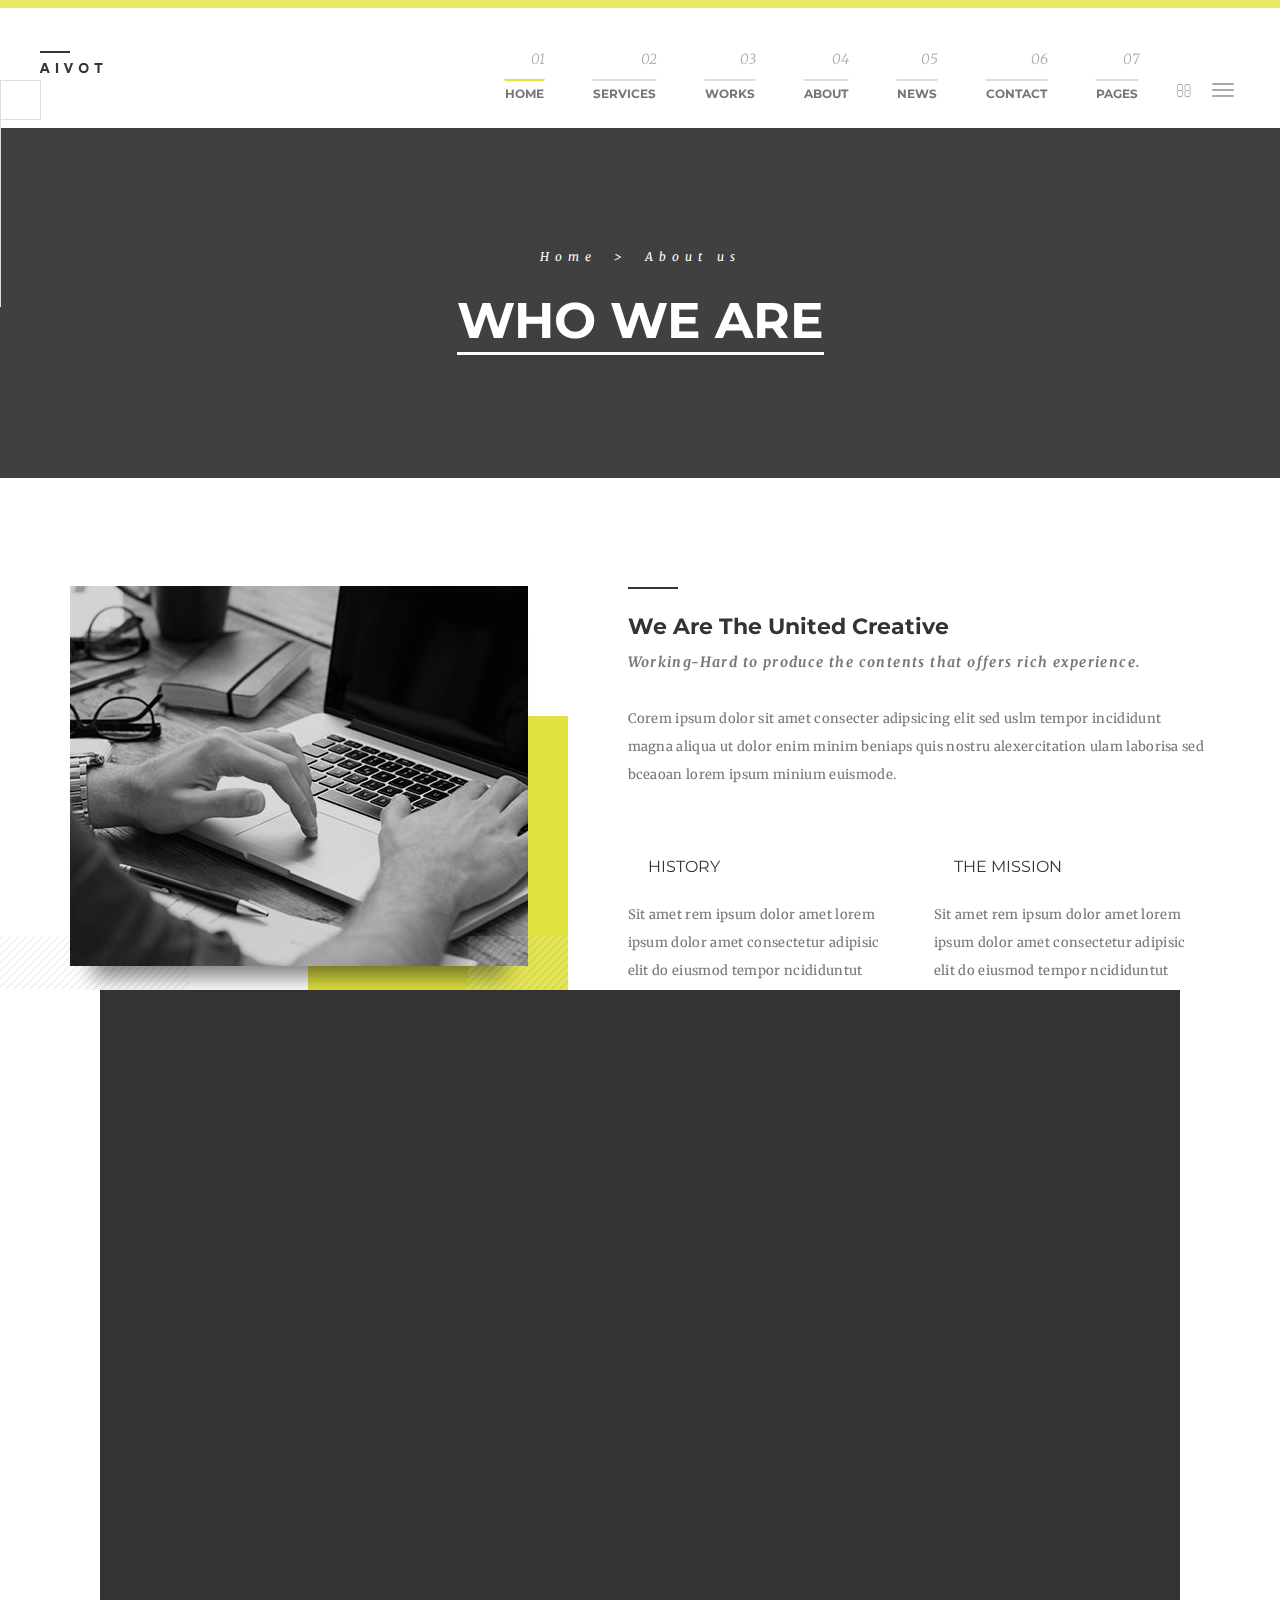
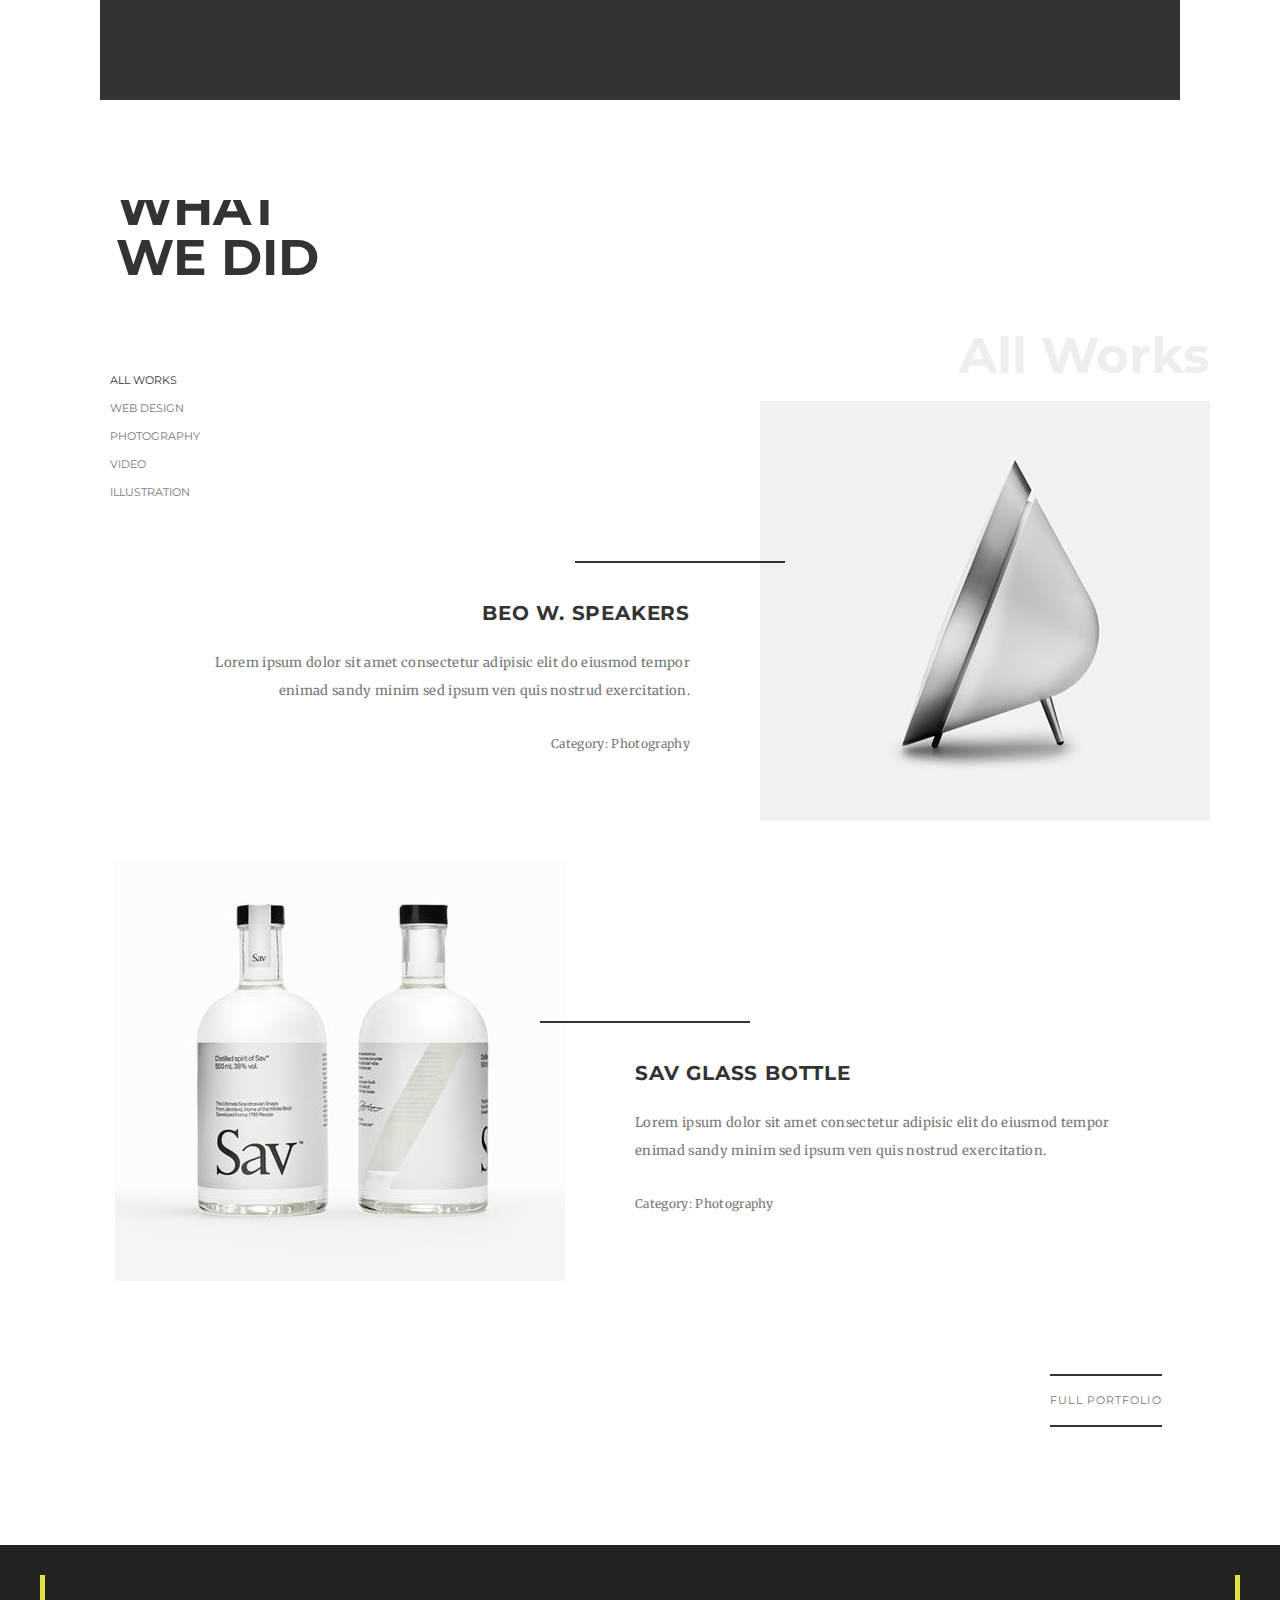
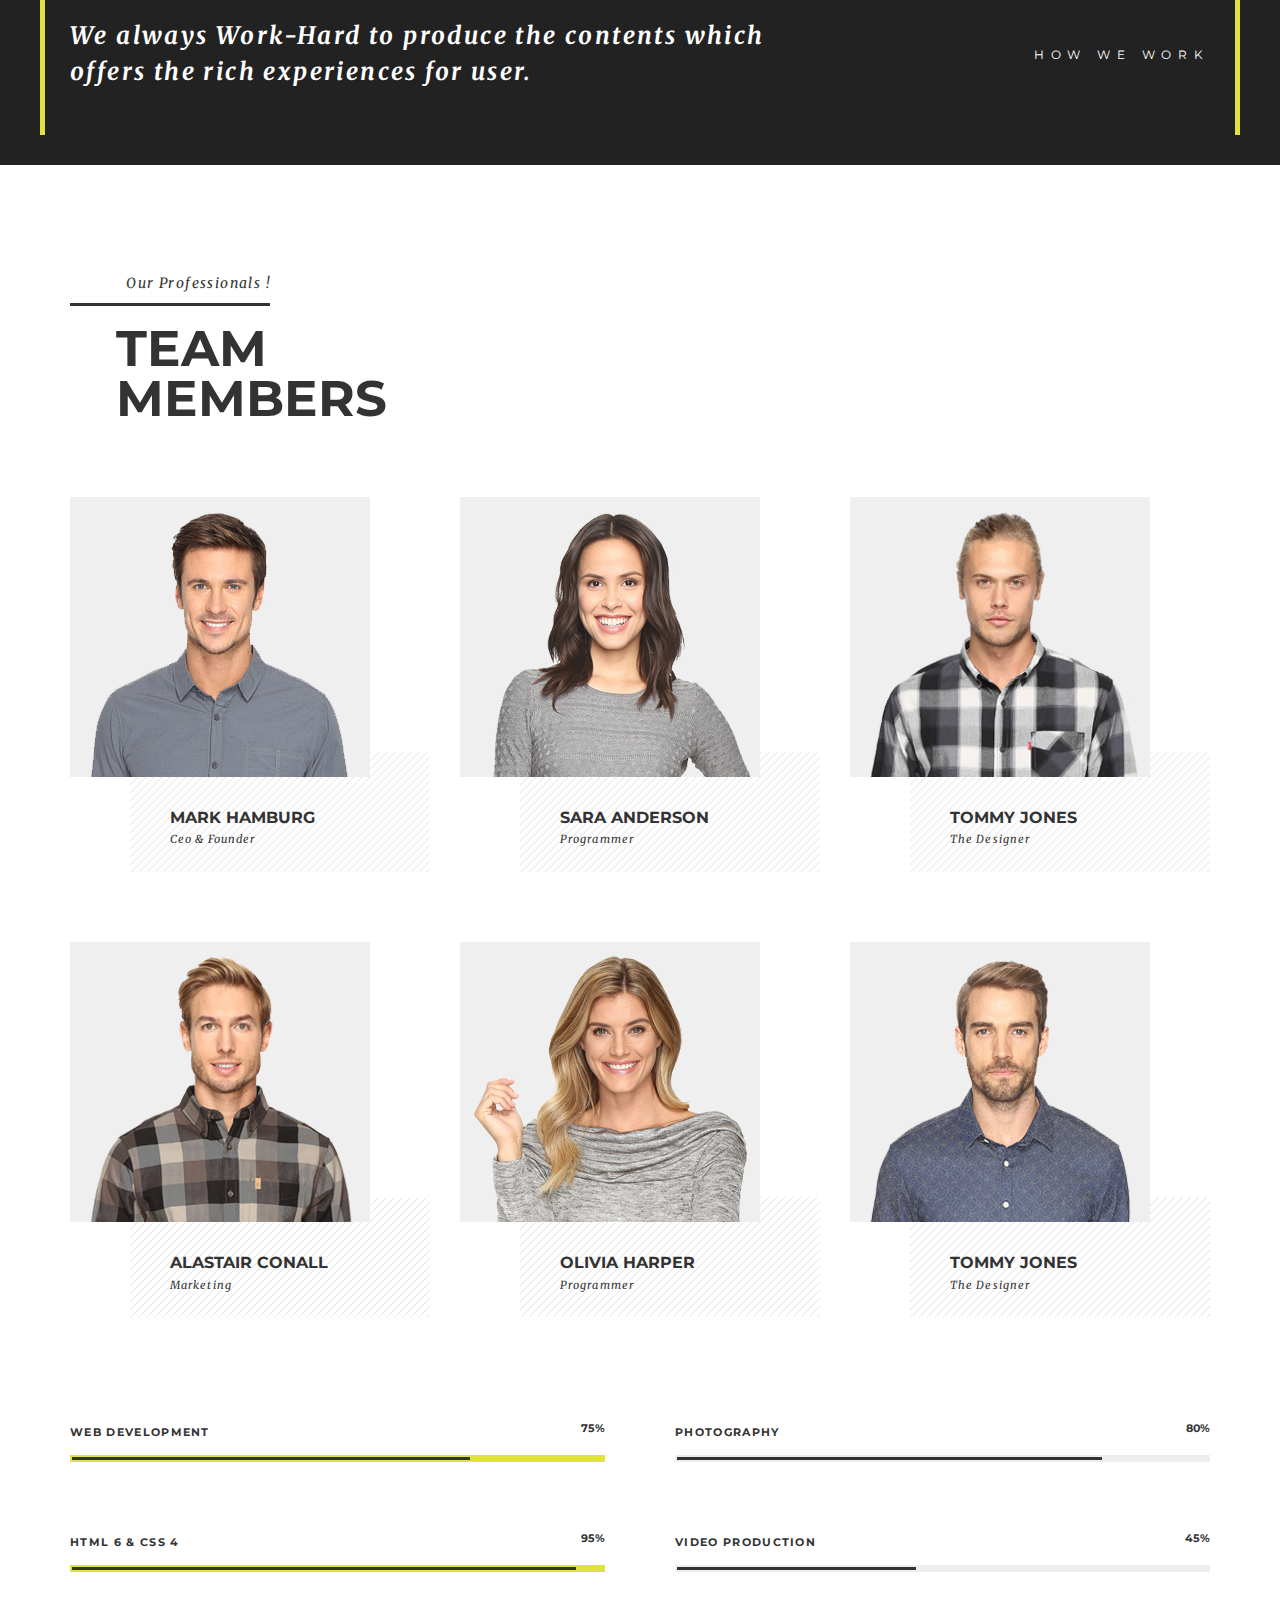
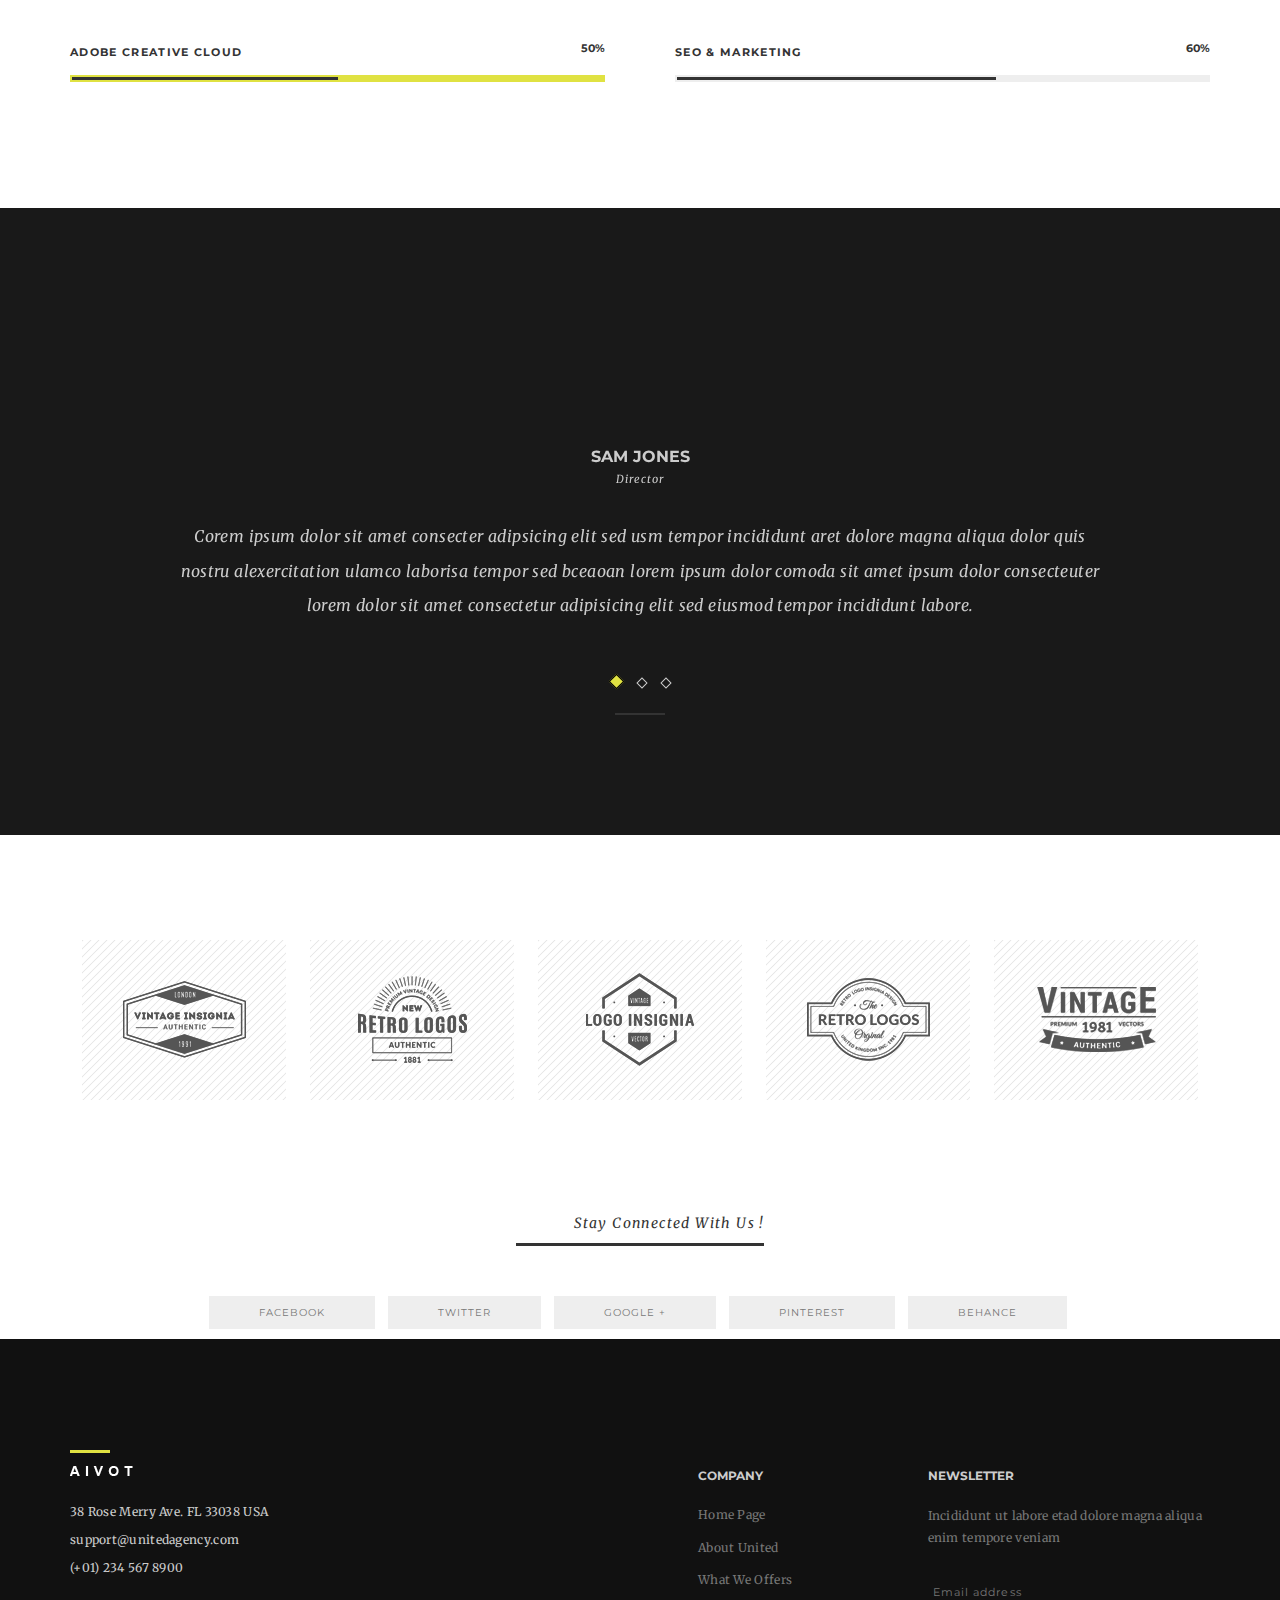
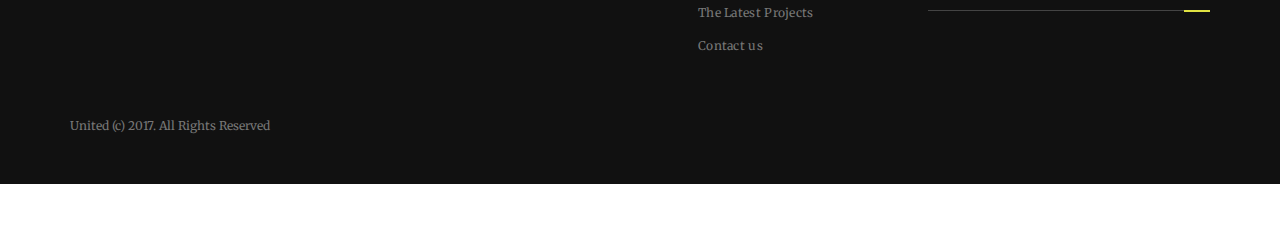
==== commit 029180bd: "Secont Commit" ====
--- a/about.html
+++ b/about.html
@@ -9,14 +9,14 @@
     <meta name="viewport" content="width=device-width, initial-scale=1.0" />
     <meta content="telephone=no" name="format-detection" />
     <meta name="HandheldFriendly" content="true" />
-    <link rel="stylesheet" href=" html/united/assets/css/master.css" />
+    <link rel="stylesheet" href="  assets/css/master.css" />
     <!-- SWITCHER-->
-    <link href=" html/united/assets/plugins/switcher/css/switcher.css" rel="stylesheet" id="switcher-css" />
+    <link href="  assets/plugins/switcher/css/switcher.css" rel="stylesheet" id="switcher-css" />
     <link href="assets/plugins/switcher/css/color1.css" rel="alternate stylesheet" title="color1" />
     <link href="assets/plugins/switcher/css/color2.css" rel="alternate stylesheet" title="color2" />
     <link href="assets/plugins/switcher/css/color3.css" rel="alternate stylesheet" title="color3" />
     <link href="assets/plugins/switcher/css/color4.css" rel="alternate stylesheet" title="color4" />
-    <link rel="icon" type="image/x-icon" href=" html/united/favicon.ico" />
+    <link rel="icon" type="image/x-icon" href="  favicon.ico" />
     <!--[if lt IE 9 ]>
 <script src="/assets/js/separate-js/html5shiv-3.7.2.min.js" type="text/javascript"></script><meta content="no" http-equiv="imagetoolbar">
 <![endif]-->
@@ -82,33 +82,33 @@
             <ul class="yamm main-menu nav navbar-nav">
                 <li class="dropdown active"><a class="dropdown-toggle" href="#">Home</a>
                     <ul class="dropdown-menu">
-                        <li><a href=" html/united/home.html">Home ver 01</a></li>
-                        <li><a href=" html/united/home-2.html">Home ver 02</a></li>
+                        <li><a href="  home.html">Home ver 01</a></li>
+                        <li><a href="  home-2.html">Home ver 02</a></li>
                     </ul>
                 </li>
-                <li><a href=" html/united/services.html">Services</a></li>
+                <li><a href="  services.html">Services</a></li>
                 <li class="dropdown"><a class="dropdown-toggle" href="#">Works</a>
                     <ul class="dropdown-menu">
-                        <li><a href=" html/united/portfolio.html">Works ver 01</a></li>
-                        <li><a href=" html/united/portfolio-2.html">Works ver 02</a></li>
-                        <li><a href=" html/united/portfolio-3.html">Works ver 03</a></li>
+                        <li><a href="  portfolio.html">Works ver 01</a></li>
+                        <li><a href="  portfolio-2.html">Works ver 02</a></li>
+                        <li><a href="  portfolio-3.html">Works ver 03</a></li>
                         <li class="divider"></li>
-                        <li><a href=" html/united/portfolio-details.html">Works details</a></li>
+                        <li><a href="  portfolio-details.html">Works details</a></li>
                     </ul>
                 </li>
-                <li><a href=" html/united/about.html">About</a></li>
+                <li><a href="  about.html">About</a></li>
                 <li class="dropdown"><a class="dropdown-toggle" href="#">News</a>
                     <ul class="dropdown-menu">
-                        <li><a href=" html/united/blog-main.html">Blog main</a></li>
-                        <li><a href=" html/united/blog-post.html">Blog post</a></li>
+                        <li><a href="  blog-main.html">Blog main</a></li>
+                        <li><a href="  blog-post.html">Blog post</a></li>
                     </ul>
                 </li>
-                <li><a href=" html/united/contact.html">Contact</a></li>
-                <li><a href=" html/united/typography.html">Pages</a>
+                <li><a href="  contact.html">Contact</a></li>
+                <li><a href="  typography.html">Pages</a>
                     <ul class="dropdown-menu">
-                        <li><a href=" html/united/typography.html">Typography</a></li>
-                        <li><a href=" html/united/privacy-policy.html">Privacy policy</a></li>
-                        <li><a href=" html/united/terms-of-use.html">Terms of use</a></li>
+                        <li><a href="  typography.html">Typography</a></li>
+                        <li><a href="  privacy-policy.html">Privacy policy</a></li>
+                        <li><a href="  terms-of-use.html">Terms of use</a></li>
                     </ul>
                 </li>
             </ul>
@@ -120,11 +120,11 @@
             <nav class="fullscreen-center-menu">
                 <div class="menu-main-menu-container">
                     <ul class="nav navbar-nav">
-                        <li><a href=" html/united/home.html">Home</a></li>
-                        <li><a href=" html/united/services.html">Services</a></li>
-                        <li><a href=" html/united/portfolio.html">Works</a></li>
-                        <li><a href=" html/united/blog-main.html">Blog</a></li>
-                        <li><a href=" html/united/contact.html">Contact</a>
+                        <li><a href="  home.html">Home</a></li>
+                        <li><a href="  services.html">Services</a></li>
+                        <li><a href="  portfolio.html">Works</a></li>
+                        <li><a href="  blog-main.html">Blog</a></li>
+                        <li><a href="  contact.html">Contact</a>
                         </li>
                     </ul>
                 </div>
@@ -157,7 +157,7 @@
                         <button class="menu-mobile-button visible-xs-block js-toggle-mobile-slidebar toggle-menu-button"><i class="toggle-menu-button-icon"><span></span><span></span><span></span><span></span><span></span><span></span></i></button>
                         <!-- Mobile Trigger End-->
                         <div class="ui-decor-1 ui-decor-1_sm"></div>
-                        <a class="navbar-brand scroll" href=" html/united/home.html"><img class="normal-logo" src=" html/united/assets/media/general/logo-dark.png" alt="logo" /><img class="scroll-logo hidden-xs" src=" html/united/assets/media/general/logo-dark.png" alt="logo" /></a>
+                        <a class="navbar-brand scroll" href="  home.html"><img class="normal-logo" src="  assets/media/general/logo-dark.png" alt="logo" /><img class="scroll-logo hidden-xs" src="  assets/media/general/logo-dark.png" alt="logo" /></a>
                         <ul class="social-links list-inline">
                             <li><a href=" index.html" target="_blank"><i class="social_icons fa fa-twitter"></i></a></li>
                             <li><a href=" index.html" target="_blank"><i class="social_icons fa fa-behance"></i></a></li>
@@ -168,33 +168,33 @@
                         <ul class="yamm main-menu nav navbar-nav">
                             <li class="dropdown active"><a class="dropdown-toggle" href="#">Home</a>
                                 <ul class="dropdown-menu">
-                                    <li><a href=" html/united/home.html">Home ver 01</a></li>
-                                    <li><a href=" html/united/home-2.html">Home ver 02</a></li>
+                                    <li><a href="  home.html">Home ver 01</a></li>
+                                    <li><a href="  home-2.html">Home ver 02</a></li>
                                 </ul>
                             </li>
-                            <li><a href=" html/united/services.html">Services</a></li>
+                            <li><a href="  services.html">Services</a></li>
                             <li class="dropdown"><a class="dropdown-toggle" href="#">Works</a>
                                 <ul class="dropdown-menu">
-                                    <li><a href=" html/united/portfolio.html">Works ver 01</a></li>
-                                    <li><a href=" html/united/portfolio-2.html">Works ver 02</a></li>
-                                    <li><a href=" html/united/portfolio-3.html">Works ver 03</a></li>
+                                    <li><a href="  portfolio.html">Works ver 01</a></li>
+                                    <li><a href="  portfolio-2.html">Works ver 02</a></li>
+                                    <li><a href="  portfolio-3.html">Works ver 03</a></li>
                                     <li class="divider"></li>
-                                    <li><a href=" html/united/portfolio-details.html">Works details</a></li>
+                                    <li><a href="  portfolio-details.html">Works details</a></li>
                                 </ul>
                             </li>
-                            <li><a href=" html/united/about.html">About</a></li>
+                            <li><a href="  about.html">About</a></li>
                             <li class="dropdown"><a class="dropdown-toggle" href="#">News</a>
                                 <ul class="dropdown-menu">
-                                    <li><a href=" html/united/blog-main.html">Blog main</a></li>
-                                    <li><a href=" html/united/blog-post.html">Blog post</a></li>
+                                    <li><a href="  blog-main.html">Blog main</a></li>
+                                    <li><a href="  blog-post.html">Blog post</a></li>
                                 </ul>
                             </li>
-                            <li><a href=" html/united/contact.html">Contact</a></li>
-                            <li><a href=" html/united/typography.html">Pages</a>
+                            <li><a href="  contact.html">Contact</a></li>
+                            <li><a href="  typography.html">Pages</a>
                                 <ul class="dropdown-menu">
-                                    <li><a href=" html/united/typography.html">Typography</a></li>
-                                    <li><a href=" html/united/privacy-policy.html">Privacy policy</a></li>
-                                    <li><a href=" html/united/terms-of-use.html">Terms of use</a></li>
+                                    <li><a href="  typography.html">Typography</a></li>
+                                    <li><a href="  privacy-policy.html">Privacy policy</a></li>
+                                    <li><a href="  terms-of-use.html">Terms of use</a></li>
                                 </ul>
                             </li>
                         </ul>
@@ -209,13 +209,13 @@
             </div>
         </header>
         <!-- end .header-->
-        <div class="section-title-page area-bg area-bg_dark area-bg_op_75 parallax" style="background-image: url( html/united/--/--/html/united/assets/media/components/b-title-page/bg-1.jpg)">
+        <div class="section-title-page area-bg area-bg_dark area-bg_op_75 parallax" style="background-image: url(  --/--/ assets/media/components/b-title-page/bg-1.jpg)">
             <div class="area-bg__inner">
                 <div class="container">
                     <div class="row">
                         <div class="col-xs-12">
                             <ol class="breadcrumb">
-                                <li><a href=" html/united/home.html">Home</a></li>
+                                <li><a href="  home.html">Home</a></li>
                                 <li class="active">About us</li>
                             </ol>
                             <!-- end breadcrumb-->
@@ -234,22 +234,22 @@
                             <div class="section-first__carousel owl-carousel owl-theme enable-owl-carousel" data-pagination="true" data-navigation="false" data-single-item="true" data-auto-play="7000" data-transition-style="fade" data-main-text-animation="true" data-after-init-delay="3000" data-after-move-delay="1000" data-stop-on-hover="true">
                                 <div class="section-first__carousel-item">
                                     <div class="section-first__img-group">
-                                        <a class="section-first__img bg-primary_a tilter tilter--1 js-zoom-images" href=" html/united/assets/media/components/section-first/458x380_1.jpg">
-                                            <figure class="tilter__figure"><img class="img-responsive" src=" html/united/assets/media/components/section-first/458x380_1.jpg" alt="foto" /></figure>
+                                        <a class="section-first__img bg-primary_a tilter tilter--1 js-zoom-images" href="  assets/media/components/section-first/458x380_1.jpg">
+                                            <figure class="tilter__figure"><img class="img-responsive" src="  assets/media/components/section-first/458x380_1.jpg" alt="foto" /></figure>
                                         </a>
                                     </div>
                                 </div>
                                 <div class="section-first__carousel-item">
                                     <div class="section-first__img-group">
-                                        <a class="section-first__img bg-primary_a tilter tilter--1 js-zoom-images" href=" html/united/assets/media/components/section-first/458x380_1.jpg">
-                                            <figure class="tilter__figure"><img class="img-responsive" src=" html/united/assets/media/components/section-first/458x380_1.jpg" alt="foto" /></figure>
+                                        <a class="section-first__img bg-primary_a tilter tilter--1 js-zoom-images" href="  assets/media/components/section-first/458x380_1.jpg">
+                                            <figure class="tilter__figure"><img class="img-responsive" src="  assets/media/components/section-first/458x380_1.jpg" alt="foto" /></figure>
                                         </a>
                                     </div>
                                 </div>
                                 <div class="section-first__carousel-item">
                                     <div class="section-first__img-group">
-                                        <a class="section-first__img bg-primary_a tilter tilter--1 js-zoom-images" href=" html/united/assets/media/components/section-first/458x380_1.jpg">
-                                            <figure class="tilter__figure"><img class="img-responsive" src=" html/united/assets/media/components/section-first/458x380_1.jpg" alt="foto" /></figure>
+                                        <a class="section-first__img bg-primary_a tilter tilter--1 js-zoom-images" href="  assets/media/components/section-first/458x380_1.jpg">
+                                            <figure class="tilter__figure"><img class="img-responsive" src="  assets/media/components/section-first/458x380_1.jpg" alt="foto" /></figure>
                                         </a>
                                     </div>
                                 </div>
@@ -263,11 +263,11 @@
                                 <p>Corem ipsum dolor sit amet consecter adipsicing elit sed uslm tempor incididunt magna aliqua ut dolor enim minim beniaps quis nostru alexercitation ulam laborisa sed bceaoan lorem ipsum minium euismode.</p>
                                 <div class="row">
                                     <div class="col-md-6">
-                                        <h3 class="section-first__title-link"><a class="btn btn-default" href=" html/united/portfolio.html">history<i class="icon fa fa-long-arrow-right"></i></a></h3>
+                                        <h3 class="section-first__title-link"><a class="btn btn-default" href="  portfolio.html">history<i class="icon fa fa-long-arrow-right"></i></a></h3>
                                         <p>Sit amet rem ipsum dolor amet lorem ipsum dolor amet consectetur adipisic elit do eiusmod tempor ncididuntut labore eturs dolore magna</p>
                                     </div>
                                     <div class="col-md-6">
-                                        <h3 class="section-first__title-link"><a class="btn btn-default" href=" html/united/portfolio.html">the mission<i class="icon fa fa-long-arrow-right"></i></a></h3>
+                                        <h3 class="section-first__title-link"><a class="btn btn-default" href="  portfolio.html">the mission<i class="icon fa fa-long-arrow-right"></i></a></h3>
                                         <p>Sit amet rem ipsum dolor amet lorem ipsum dolor amet consectetur adipisic elit do eiusmod tempor ncididuntut labore eturs dolore magna</p>
                                     </div>
                                 </div>
@@ -324,7 +324,7 @@
                                         <h3 class="section-works__title-group">All Works</h3>
                                         <div class="section-works__group">
                                             <section class="b-works">
-                                                <div class="b-works__media"><img class="img-responsive" src=" html/united/assets/media/components/b-works/450x420_1.jpg" alt="foto" /></div>
+                                                <div class="b-works__media"><img class="img-responsive" src="  assets/media/components/b-works/450x420_1.jpg" alt="foto" /></div>
                                                 <div class="b-works__inner">
                                                     <h2 class="b-works__title">beo w. speakers</h2>
                                                     <div class="b-works__content">Lorem ipsum dolor sit amet consectetur adipisic elit do eiusmod tempor enimad sandy minim sed ipsum ven quis nostrud exercitation.</div>
@@ -334,7 +334,7 @@
                                             </section>
                                             <!-- end .b-works-->
                                             <section class="b-works">
-                                                <div class="b-works__media"><img class="img-responsive" src=" html/united/assets/media/components/b-works/450x420_2.jpg" alt="foto" /></div>
+                                                <div class="b-works__media"><img class="img-responsive" src="  assets/media/components/b-works/450x420_2.jpg" alt="foto" /></div>
                                                 <div class="b-works__inner">
                                                     <h2 class="b-works__title">sav glass bottle</h2>
                                                     <div class="b-works__content">Lorem ipsum dolor sit amet consectetur adipisic elit do eiusmod tempor enimad sandy minim sed ipsum ven quis nostrud exercitation.</div>
@@ -349,7 +349,7 @@
                                         <h3 class="section-works__title-group">Web Design</h3>
                                         <div class="section-works__group">
                                             <section class="b-works">
-                                                <div class="b-works__media"><img class="img-responsive" src=" html/united/assets/media/components/b-works/450x420_2.jpg" alt="foto" /></div>
+                                                <div class="b-works__media"><img class="img-responsive" src="  assets/media/components/b-works/450x420_2.jpg" alt="foto" /></div>
                                                 <div class="b-works__inner">
                                                     <h2 class="b-works__title">sav glass bottle</h2>
                                                     <div class="b-works__content">Lorem ipsum dolor sit amet consectetur adipisic elit do eiusmod tempor enimad sandy minim sed ipsum ven quis nostrud exercitation.</div>
@@ -359,7 +359,7 @@
                                             </section>
                                             <!-- end .b-works-->
                                             <section class="b-works">
-                                                <div class="b-works__media"><img class="img-responsive" src=" html/united/assets/media/components/b-works/450x420_3.jpg" alt="foto" /></div>
+                                                <div class="b-works__media"><img class="img-responsive" src="  assets/media/components/b-works/450x420_3.jpg" alt="foto" /></div>
                                                 <div class="b-works__inner">
                                                     <h2 class="b-works__title">emma punching</h2>
                                                     <div class="b-works__content">Lorem ipsum dolor sit amet consectetur adipisic elit do eiusmod tempor enimad sandy minim sed ipsum ven quis nostrud exercitation.</div>
@@ -374,7 +374,7 @@
                                         <h3 class="section-works__title-group">Photography</h3>
                                         <div class="section-works__group">
                                             <section class="b-works">
-                                                <div class="b-works__media"><img class="img-responsive" src=" html/united/assets/media/components/b-works/450x420_3.jpg" alt="foto" /></div>
+                                                <div class="b-works__media"><img class="img-responsive" src="  assets/media/components/b-works/450x420_3.jpg" alt="foto" /></div>
                                                 <div class="b-works__inner">
                                                     <h2 class="b-works__title">emma punching</h2>
                                                     <div class="b-works__content">Lorem ipsum dolor sit amet consectetur adipisic elit do eiusmod tempor enimad sandy minim sed ipsum ven quis nostrud exercitation.</div>
@@ -384,7 +384,7 @@
                                             </section>
                                             <!-- end .b-works-->
                                             <section class="b-works">
-                                                <div class="b-works__media"><img class="img-responsive" src=" html/united/assets/media/components/b-works/450x420_1.jpg" alt="foto" /></div>
+                                                <div class="b-works__media"><img class="img-responsive" src="  assets/media/components/b-works/450x420_1.jpg" alt="foto" /></div>
                                                 <div class="b-works__inner">
                                                     <h2 class="b-works__title">beo w. speakers</h2>
                                                     <div class="b-works__content">Lorem ipsum dolor sit amet consectetur adipisic elit do eiusmod tempor enimad sandy minim sed ipsum ven quis nostrud exercitation.</div>
@@ -399,7 +399,7 @@
                                         <h3 class="section-works__title-group">Video</h3>
                                         <div class="section-works__group">
                                             <section class="b-works">
-                                                <div class="b-works__media"><img class="img-responsive" src=" html/united/assets/media/components/b-works/450x420_1.jpg" alt="foto" /></div>
+                                                <div class="b-works__media"><img class="img-responsive" src="  assets/media/components/b-works/450x420_1.jpg" alt="foto" /></div>
                                                 <div class="b-works__inner">
                                                     <h2 class="b-works__title">beo w. speakers</h2>
                                                     <div class="b-works__content">Lorem ipsum dolor sit amet consectetur adipisic elit do eiusmod tempor enimad sandy minim sed ipsum ven quis nostrud exercitation.</div>
@@ -409,7 +409,7 @@
                                             </section>
                                             <!-- end .b-works-->
                                             <section class="b-works">
-                                                <div class="b-works__media"><img class="img-responsive" src=" html/united/assets/media/components/b-works/450x420_2.jpg" alt="foto" /></div>
+                                                <div class="b-works__media"><img class="img-responsive" src="  assets/media/components/b-works/450x420_2.jpg" alt="foto" /></div>
                                                 <div class="b-works__inner">
                                                     <h2 class="b-works__title">sav glass bottle</h2>
                                                     <div class="b-works__content">Lorem ipsum dolor sit amet consectetur adipisic elit do eiusmod tempor enimad sandy minim sed ipsum ven quis nostrud exercitation.</div>
@@ -424,7 +424,7 @@
                                         <h3 class="section-works__title-group">Illustration</h3>
                                         <div class="section-works__group">
                                             <section class="b-works">
-                                                <div class="b-works__media"><img class="img-responsive" src=" html/united/assets/media/components/b-works/450x420_2.jpg" alt="foto" /></div>
+                                                <div class="b-works__media"><img class="img-responsive" src="  assets/media/components/b-works/450x420_2.jpg" alt="foto" /></div>
                                                 <div class="b-works__inner">
                                                     <h2 class="b-works__title">sav glass bottle</h2>
                                                     <div class="b-works__content">Lorem ipsum dolor sit amet consectetur adipisic elit do eiusmod tempor enimad sandy minim sed ipsum ven quis nostrud exercitation.</div>
@@ -434,7 +434,7 @@
                                             </section>
                                             <!-- end .b-works-->
                                             <section class="b-works">
-                                                <div class="b-works__media"><img class="img-responsive" src=" html/united/assets/media/components/b-works/450x420_3.jpg" alt="foto" /></div>
+                                                <div class="b-works__media"><img class="img-responsive" src="  assets/media/components/b-works/450x420_3.jpg" alt="foto" /></div>
                                                 <div class="b-works__inner">
                                                     <h2 class="b-works__title">emma punching</h2>
                                                     <div class="b-works__content">Lorem ipsum dolor sit amet consectetur adipisic elit do eiusmod tempor enimad sandy minim sed ipsum ven quis nostrud exercitation.</div>
@@ -446,7 +446,7 @@
                                         </div>
                                     </div>
                                 </div>
-                                <div class="text-right"><a class="btn btn-type-1" href=" html/united/portfolio.html"><span class="btn-type-1__inner">full portfolio</span><i class="icon fa fa-long-arrow-right"></i></a></div>
+                                <div class="text-right"><a class="btn btn-type-1" href="  portfolio.html"><span class="btn-type-1__inner">full portfolio</span><i class="icon fa fa-long-arrow-right"></i></a></div>
                             </div>
                         </div>
                     </div>
@@ -481,7 +481,7 @@
                     <div class="row">
                         <div class="col-md-4 col-sm-6">
                             <section class="b-team b-team_rows">
-                                <div class="b-team__media"><img class="img-responsive" src=" html/united/assets/media/components/b-team/300x280_1.jpg" alt="Foto" />
+                                <div class="b-team__media"><img class="img-responsive" src="  assets/media/components/b-team/300x280_1.jpg" alt="Foto" />
                                     <ul class="social-net list-inline">
                                         <li class="social-net__item"><a class="social-net__link text-primary_h" href=" index.html"><i class="icon fa fa-behance"></i></a></li>
                                         <li class="social-net__item"><a class="social-net__link text-primary_h" href=" index.html"><i class="icon fa fa-twitter"></i></a></li>
@@ -499,7 +499,7 @@
                         </div>
                         <div class="col-md-4 col-sm-6">
                             <section class="b-team b-team_rows">
-                                <div class="b-team__media"><img class="img-responsive" src=" html/united/assets/media/components/b-team/300x280_2.jpg" alt="Foto" />
+                                <div class="b-team__media"><img class="img-responsive" src="  assets/media/components/b-team/300x280_2.jpg" alt="Foto" />
                                     <ul class="social-net list-inline">
                                         <li class="social-net__item"><a class="social-net__link text-primary_h" href=" index.html"><i class="icon fa fa-behance"></i></a></li>
                                         <li class="social-net__item"><a class="social-net__link text-primary_h" href=" index.html"><i class="icon fa fa-twitter"></i></a></li>
@@ -517,7 +517,7 @@
                         </div>
                         <div class="col-md-4 col-sm-6">
                             <section class="b-team b-team_rows">
-                                <div class="b-team__media"><img class="img-responsive" src=" html/united/assets/media/components/b-team/300x280_4.jpg" alt="Foto" />
+                                <div class="b-team__media"><img class="img-responsive" src="  assets/media/components/b-team/300x280_4.jpg" alt="Foto" />
                                     <ul class="social-net list-inline">
                                         <li class="social-net__item"><a class="social-net__link text-primary_h" href=" index.html"><i class="icon fa fa-behance"></i></a></li>
                                         <li class="social-net__item"><a class="social-net__link text-primary_h" href=" index.html"><i class="icon fa fa-twitter"></i></a></li>
@@ -535,7 +535,7 @@
                         </div>
                         <div class="col-md-4 col-sm-6">
                             <section class="b-team b-team_rows">
-                                <div class="b-team__media"><img class="img-responsive" src=" html/united/assets/media/components/b-team/300x280_5.jpg" alt="Foto" />
+                                <div class="b-team__media"><img class="img-responsive" src="  assets/media/components/b-team/300x280_5.jpg" alt="Foto" />
                                     <ul class="social-net list-inline">
                                         <li class="social-net__item"><a class="social-net__link text-primary_h" href=" index.html"><i class="icon fa fa-behance"></i></a></li>
                                         <li class="social-net__item"><a class="social-net__link text-primary_h" href=" index.html"><i class="icon fa fa-twitter"></i></a></li>
@@ -553,7 +553,7 @@
                         </div>
                         <div class="col-md-4 col-sm-6">
                             <section class="b-team b-team_rows">
-                                <div class="b-team__media"><img class="img-responsive" src=" html/united/assets/media/components/b-team/300x280_6.jpg" alt="Foto" />
+                                <div class="b-team__media"><img class="img-responsive" src="  assets/media/components/b-team/300x280_6.jpg" alt="Foto" />
                                     <ul class="social-net list-inline">
                                         <li class="social-net__item"><a class="social-net__link text-primary_h" href=" index.html"><i class="icon fa fa-behance"></i></a></li>
                                         <li class="social-net__item"><a class="social-net__link text-primary_h" href=" index.html"><i class="icon fa fa-twitter"></i></a></li>
@@ -571,7 +571,7 @@
                         </div>
                         <div class="col-md-4 col-sm-6">
                             <section class="b-team b-team_rows">
-                                <div class="b-team__media"><img class="img-responsive" src=" html/united/assets/media/components/b-team/300x280_3.jpg" alt="Foto" />
+                                <div class="b-team__media"><img class="img-responsive" src="  assets/media/components/b-team/300x280_3.jpg" alt="Foto" />
                                     <ul class="social-net list-inline">
                                         <li class="social-net__item"><a class="social-net__link text-primary_h" href=" index.html"><i class="icon fa fa-behance"></i></a></li>
                                         <li class="social-net__item"><a class="social-net__link text-primary_h" href=" index.html"><i class="icon fa fa-twitter"></i></a></li>
@@ -640,7 +640,7 @@
                     </div>
                 </div>
             </div>
-            <div class="section-default area-bg area-bg_dark area-bg_op_90 parallax" style="background-image: url( html/united/--/--/html/united/assets/media/content/bg/bg-1.jpg)">
+            <div class="section-default area-bg area-bg_dark area-bg_op_90 parallax" style="background-image: url(  --/--/ assets/media/content/bg/bg-1.jpg)">
                 <div class="area-bg__inner">
                     <div class="container">
                         <div class="row">
@@ -681,16 +681,16 @@
                     <div class="row">
                         <div class="col-xs-12">
                             <div class="b-brands owl-carousel owl-theme enable-owl-carousel b-brands_bg-texture" data-min480="1" data-min768="3" data-min992="5" data-min1200="5" data-pagination="false" data-navigation="false" data-auto-play="4000" data-stop-on-hover="true">
-                                <div class="b-brands__item"><img class="img-responsive center-block" src=" html/united/assets/media/components/b-brands/logo-1.png" alt="foto" /></div>
-                                <div class="b-brands__item"><img class="img-responsive center-block" src=" html/united/assets/media/components/b-brands/logo-2.png" alt="foto" /></div>
-                                <div class="b-brands__item"><img class="img-responsive center-block" src=" html/united/assets/media/components/b-brands/logo-3.png" alt="foto" /></div>
-                                <div class="b-brands__item"><img class="img-responsive center-block" src=" html/united/assets/media/components/b-brands/logo-4.png" alt="foto" /></div>
-                                <div class="b-brands__item"><img class="img-responsive center-block" src=" html/united/assets/media/components/b-brands/logo-5.png" alt="foto" /></div>
-                                <div class="b-brands__item"><img class="img-responsive center-block" src=" html/united/assets/media/components/b-brands/logo-1.png" alt="foto" /></div>
-                                <div class="b-brands__item"><img class="img-responsive center-block" src=" html/united/assets/media/components/b-brands/logo-2.png" alt="foto" /></div>
-                                <div class="b-brands__item"><img class="img-responsive center-block" src=" html/united/assets/media/components/b-brands/logo-3.png" alt="foto" /></div>
-                                <div class="b-brands__item"><img class="img-responsive center-block" src=" html/united/assets/media/components/b-brands/logo-4.png" alt="foto" /></div>
-                                <div class="b-brands__item"><img class="img-responsive center-block" src=" html/united/assets/media/components/b-brands/logo-5.png" alt="foto" /></div>
+                                <div class="b-brands__item"><img class="img-responsive center-block" src="  assets/media/components/b-brands/logo-1.png" alt="foto" /></div>
+                                <div class="b-brands__item"><img class="img-responsive center-block" src="  assets/media/components/b-brands/logo-2.png" alt="foto" /></div>
+                                <div class="b-brands__item"><img class="img-responsive center-block" src="  assets/media/components/b-brands/logo-3.png" alt="foto" /></div>
+                                <div class="b-brands__item"><img class="img-responsive center-block" src="  assets/media/components/b-brands/logo-4.png" alt="foto" /></div>
+                                <div class="b-brands__item"><img class="img-responsive center-block" src="  assets/media/components/b-brands/logo-5.png" alt="foto" /></div>
+                                <div class="b-brands__item"><img class="img-responsive center-block" src="  assets/media/components/b-brands/logo-1.png" alt="foto" /></div>
+                                <div class="b-brands__item"><img class="img-responsive center-block" src="  assets/media/components/b-brands/logo-2.png" alt="foto" /></div>
+                                <div class="b-brands__item"><img class="img-responsive center-block" src="  assets/media/components/b-brands/logo-3.png" alt="foto" /></div>
+                                <div class="b-brands__item"><img class="img-responsive center-block" src="  assets/media/components/b-brands/logo-4.png" alt="foto" /></div>
+                                <div class="b-brands__item"><img class="img-responsive center-block" src="  assets/media/components/b-brands/logo-5.png" alt="foto" /></div>
                             </div>
                             <!-- end .b-brands-->
                         </div>
@@ -722,7 +722,7 @@
                         <div class="col-md-6 col-sm-4">
                             <div class="footer-section">
                                 <div class="ui-decor-1 bg-primary"></div>
-                                <a class="footer__logo" href=" html/united/home.html"><img class="img-responsive" src=" html/united/assets/media/general/logo.png" alt="Logo" /></a>
+                                <a class="footer__logo" href="  home.html"><img class="img-responsive" src="  assets/media/general/logo.png" alt="Logo" /></a>
                                 <div class="footer__info">38 Rose Merry Ave. FL 33038 USA
                                     <br> support@unitedagency.com
                                     <br> (+01) 234 567 8900</div>
@@ -732,11 +732,11 @@
                             <section class="footer-section footer-section_list">
                                 <h3 class="footer-section__title">company</h3>
                                 <ul class="footer-list list-unstyled">
-                                    <li class="footer-list__item"><a class="footer-list__link" href=" html/united/home.html">Home Page</a></li>
-                                    <li class="footer-list__item"><a class="footer-list__link" href=" html/united/about.html">About United</a></li>
-                                    <li class="footer-list__item"><a class="footer-list__link" href=" html/united/services.html">What We Offers</a></li>
-                                    <li class="footer-list__item"><a class="footer-list__link" href=" html/united/portfolio.html">The Latest Projects</a></li>
-                                    <li class="footer-list__item"><a class="footer-list__link" href=" html/united/contact.html">Contact us</a></li>
+                                    <li class="footer-list__item"><a class="footer-list__link" href="  home.html">Home Page</a></li>
+                                    <li class="footer-list__item"><a class="footer-list__link" href="  about.html">About United</a></li>
+                                    <li class="footer-list__item"><a class="footer-list__link" href="  services.html">What We Offers</a></li>
+                                    <li class="footer-list__item"><a class="footer-list__link" href="  portfolio.html">The Latest Projects</a></li>
+                                    <li class="footer-list__item"><a class="footer-list__link" href="  contact.html">Contact us</a></li>
                                 </ul>
                             </section>
                         </div>
@@ -765,45 +765,45 @@
     <!-- ++++++++++++-->
     <!-- MAIN SCRIPTS-->
     <!-- ++++++++++++-->
-    <script src=" html/united/assets/libs/jquery-1.12.4.min.js"></script>
-    <script src=" html/united/assets/libs/jquery-migrate-1.2.1.js"></script>
+    <script src="  assets/libs/jquery-1.12.4.min.js"></script>
+    <script src="  assets/libs/jquery-migrate-1.2.1.js"></script>
     <!-- Bootstrap-->
-    <script src=" html/united/assets/libs/bootstrap/bootstrap.min.js"></script>
+    <script src="  assets/libs/bootstrap/bootstrap.min.js"></script>
     <!-- Color scheme-->
-    <script src=" html/united/assets/plugins/switcher/js/dmss.js"></script>
+    <script src="  assets/plugins/switcher/js/dmss.js"></script>
     <!-- Select customization & Color scheme-->
-    <script src=" html/united/assets/plugins/bootstrap-select/js/bootstrap-select.min.js"></script>
+    <script src="  assets/plugins/bootstrap-select/js/bootstrap-select.min.js"></script>
     <!-- Slider-->
-    <script src=" html/united/assets/plugins/owl-carousel/owl.carousel.min.js"></script>
+    <script src="  assets/plugins/owl-carousel/owl.carousel.min.js"></script>
     <!-- Pop-up window-->
-    <script src=" html/united/assets/plugins/magnific-popup/jquery.magnific-popup.min.js"></script>
+    <script src="  assets/plugins/magnific-popup/jquery.magnific-popup.min.js"></script>
     <!-- Headers scripts-->
-    <script src=" html/united/assets/plugins/headers/slidebar.js"></script>
-    <script src=" html/united/assets/plugins/headers/header.js"></script>
+    <script src="  assets/plugins/headers/slidebar.js"></script>
+    <script src="  assets/plugins/headers/header.js"></script>
     <!-- Mail scripts-->
-    <script src=" html/united/assets/plugins/jqBootstrapValidation.js"></script>
-    <script src=" html/united/assets/plugins/contact_me.js"></script>
+    <script src="  assets/plugins/jqBootstrapValidation.js"></script>
+    <script src="  assets/plugins/contact_me.js"></script>
     <!-- Filter and sorting images-->
-    <script src=" html/united/assets/plugins/isotope/isotope.pkgd.min.js"></script>
-    <script src=" html/united/assets/plugins/isotope/imagesLoaded.js"></script>
+    <script src="  assets/plugins/isotope/isotope.pkgd.min.js"></script>
+    <script src="  assets/plugins/isotope/imagesLoaded.js"></script>
     <!-- Progress numbers-->
-    <script src=" html/united/assets/plugins/rendro-easy-pie-chart/jquery.easypiechart.min.js"></script>
-    <script src=" html/united/assets/plugins/rendro-easy-pie-chart/waypoints.min.js"></script>
+    <script src="  assets/plugins/rendro-easy-pie-chart/jquery.easypiechart.min.js"></script>
+    <script src="  assets/plugins/rendro-easy-pie-chart/waypoints.min.js"></script>
     <!-- Animations-->
-    <script src=" html/united/assets/plugins/scrollreveal/scrollreveal.min.js"></script>
-    <script src=" html/united/assets/plugins/revealer/js/anime.min.js"></script>
-    <script src=" html/united/assets/plugins/revealer/js/scrollMonitor.js"></script>
-    <script src=" html/united/assets/plugins/revealer/js/main.js"></script>
-    <script src=" html/united/assets/plugins/TiltHoverEffects/js/imagesloaded.pkgd.min.js"></script>
-    <script src=" html/united/assets/plugins/TiltHoverEffects/js/anime.min.js"></script>
-    <script src=" html/united/assets/plugins/TiltHoverEffects/js/main.js"></script>
-    <script src=" html/united/assets/plugins/animate/wow.min.js"></script>
-    <script src=" html/united/assets/plugins/animate/jquery.shuffleLetters.js"></script>
-    <script src=" html/united/assets/plugins/animate/jquery.sticky-kit.js"></script>
-    <script src=" html/united/assets/plugins/animate/typed.js"></script>
+    <script src="  assets/plugins/scrollreveal/scrollreveal.min.js"></script>
+    <script src="  assets/plugins/revealer/js/anime.min.js"></script>
+    <script src="  assets/plugins/revealer/js/scrollMonitor.js"></script>
+    <script src="  assets/plugins/revealer/js/main.js"></script>
+    <script src="  assets/plugins/TiltHoverEffects/js/imagesloaded.pkgd.min.js"></script>
+    <script src="  assets/plugins/TiltHoverEffects/js/anime.min.js"></script>
+    <script src="  assets/plugins/TiltHoverEffects/js/main.js"></script>
+    <script src="  assets/plugins/animate/wow.min.js"></script>
+    <script src="  assets/plugins/animate/jquery.shuffleLetters.js"></script>
+    <script src="  assets/plugins/animate/jquery.sticky-kit.js"></script>
+    <script src="  assets/plugins/animate/typed.js"></script>
     <!-- User customization-->
-    <script src=" html/united/assets/js/custom.js"></script>
+    <script src="  assets/js/custom.js"></script>
     <!-- Main slider-->
-    <script src=" html/united/assets/plugins/slider-pro/jquery.sliderPro.min.js"></script>
+    <script src="  assets/plugins/slider-pro/jquery.sliderPro.min.js"></script>
 </body>
 </html>--- a/assets/css/master.css
+++ b/assets/css/master.css
@@ -0,0 +1,40 @@
+/*------------------------------------------------------------------
+[Master Stylesheet]
+
+Project: United
+Version:  1.0
+Assigned to:  WebNik
+Primary use: United
+-------------------------------------------------------------------*/
+
+
+/* FONTS*/
+@import 'https://fonts.googleapis.com/css?family=Merriweather:300,300i,400,400i,700,700i,900,900i|Montserrat:400,700';
+@import '--/fonts/font-awesome-4-6-3/css/font-awesome.min.css';
+@import '--/fonts/stroke/style.css';
+@import '--/fonts/elegant/style.css';
+@import '--/fonts/pe-icon-7-stroke/css/pe-icon-7-stroke.css';
+@import '--/fonts/simple/simple-line-icons.css';
+
+
+
+/* PLUGIN CSS */
+
+@import '--/libs/bootstrap/bootstrap.css';                /* bootstrap */
+@import '--/plugins/bootstrap-select/css/bootstrap-select.css';   /* select customization */
+@import '--/plugins/headers/header.css';                /* header */
+@import '--/plugins/headers/yamm.css';                /* header */
+@import '--/plugins/slider-pro/slider-pro.css';         /* main slider */
+@import '--/plugins/owl-carousel/owl.theme.css';                 /* other sliders */
+@import '--/plugins/magnific-popup/magnific-popup.css';            /* modal */
+@import '--/plugins/animate/animate.css';                        /* animations */
+
+@import '--/plugins/TiltHoverEffects/css/component.css';                        /* animations */
+
+
+
+/* MAIN CSS */
+
+@import 'theme.css';
+@import 'color.css';
+@import 'responsive.css';
--- a/assets/plugins/switcher/css/switcher.css
+++ b/assets/plugins/switcher/css/switcher.css
@@ -0,0 +1,506 @@
+.styleswitch.layoutswitch{
+  background:none repeat scroll 0 0 #f4f4f4;
+  border: medium none !important;
+  color:#fff !important;
+  display: inline-block;
+  height: auto;
+  margin: 3px 0;
+  padding: 2px;
+  text-align: center;
+  text-transform: uppercase;
+  width: 100%;
+  text-decoration:none !important;
+  -webkit-transition: all .3s ease-out;
+  -moz-transition: all .3s ease-out;
+  -ms-transition: all .3s ease-out;
+  -o-transition: all .3s ease-out;
+  transition: all .3s ease-out;
+}
+.styleswitch.layoutswitch:hover{
+  background:#000 !important;
+}
+.styleswitch {
+  background-color: #e425e9;
+  border: 4px solid #ddd;
+  display: inline-block;
+  height: 28px;
+  margin: 4px 10px;
+  width: 28px;
+}
+#switcher-body .container {
+  background: #fff;
+  margin: 50px auto;
+  border: 1px solid #dedede;
+  padding: 40px;
+}
+.demo_changer {
+  z-index: 1100;
+  position: fixed;
+  left: -70px;
+  top: 80px;
+  font-weight: 400 !important;
+}
+.purchase {
+  text-decoration: underline;
+  color: #4BACC6
+}
+.demoPanel {
+  position: relative;
+}
+.evo-pop {
+  z-index: 10000;
+  width: 204px;
+  padding: 3px 3px 0
+}
+.evo-pop-ie {
+  z-index: 10000;
+  width: 212px;
+  padding: 3px
+}
+.evo-palette td {
+  font-size: 1px;
+  border: solid 1px #c0c0c0;
+  padding: 7px;
+  cursor: pointer
+}
+.evo-palette tr.top td {
+  border-bottom: 0
+}
+.evo-palette tr.in td {
+  border-top: 0;
+  border-bottom: 0
+}
+.evo-palette tr.bottom td {
+  border-top: 0
+}
+.evo-palette div.sep {
+  height: 3px
+}
+.evo-palette, .evo-palette-ie {
+  border-collapse: separate;
+  border-spacing: 4px 0;
+  *border-collapse:expression('separate', cellSpacing='2px')
+}
+.evo-palette th, .evo-palette-ie th {
+  border: 0;
+  padding: 5px 3px;
+  text-align: left;
+  font-weight: normal;
+  background: transparent!important
+}
+.evo-palette-ie td {
+  font-size: 1px;
+  border: solid 1px #c0c0c0;
+  padding: 7px;
+  cursor: pointer
+}
+.evo-palette2, .evo-palette2-ie {
+  margin: auto;
+  border-collapse: collapse
+}
+.evo-palette2 td, .evo-palette2-ie td {
+  font-size: 1px;
+  cursor: pointer
+}
+.evo-palette2 td {
+  padding: 6px 7px
+}
+.evo-palette2-ie td {
+  padding: 5px
+}
+.evo-palcenter {
+  padding: 5px;
+  text-align: center
+}
+.evo-colorind, .evo-colorind-ie, .evo-colorind-ff {
+  border: solid 1px #c3c3c3;
+  width: 20px;
+  height: 20px;
+  float: right
+}
+.evo-colorind {
+  position: relative;
+  top: 2px
+}
+.evo-colorind-ie {
+  position: relative;
+  top: -23px
+}
+.evo-colorbox-ie {
+  font-size: 8px;
+  padding: 3px 9px!important
+}
+.evo-colortxt-ie {
+  position: relative;
+  top: -6px
+}
+.evo-pop:after, .evo-pop-ie:after, .evo-colorind:after, .evo-colorind-ie:after, .evo-colorind-ff:after, .evo-color span:after, .evo-cHist:after {
+  content: ".";
+  display: block;
+  height: 0;
+  clear: both;
+  visibility: hidden;
+  font-size: 0
+}
+.evo-color {
+  width: 94px;
+  padding: 1px 3px 0 4px
+}
+.evo-color div {
+  border: solid 1px #808080;
+  border-right: solid 1px #c0c0c0;
+  border-bottom: solid 1px #c0c0c0;
+  padding: 3px;
+  margin-bottom: 5px;
+  width: 10px;
+  height: 10px;
+  float: left
+}
+.evo-color span {
+  font-size: 15px;
+  margin: 1px 0 4px 3px;
+  float: left
+}
+.evo-sep {
+  height: 10px;
+  font-size: 0
+}
+.evo-more {
+  padding: 4px 5px 4px;
+  font-size: smaller
+}
+.evo-cHist {
+  padding: 3px
+}
+.evo-cHist div {
+  cursor: pointer;
+  border: solid 1px #c0c0c0;
+  padding: 3px;
+  margin: 5px;
+  width: 10px;
+  height: 10px;
+  float: left
+}
+a.evo-hist {
+  margin-left: 6px
+}
+.evo-pointer {
+  cursor: pointer
+}
+.evo-pop {
+  background: #FFFFFF;
+  border: 1px solid #DEDEDE;
+  padding: 10px !important;
+  width: 225px !important;
+  z-index: 10000;
+}
+.evo-colorind, .evo-colorind-ie, .evo-colorind-ff {
+  border: 1px solid #C3C3C3;
+  height: 20px;
+  position: absolute;
+  top: 11px;
+  right: 5px;
+  width: 20px;
+}
+.demo_changer p {
+  margin: 10px 0;
+}
+.demo_changer .dropdown-menu > li > a:hover, .dropdown-menu > li > a:focus {
+  background: #fff;
+}
+.demo_changer h4 {
+  color: #545454 !important;
+  margin: 10px 0 !important;
+  text-transform: uppercase;
+}
+.demo_changer select:active, .demo_changer select:focus, .demo_changer select:hover, .demo_changer .button:active, .demo_changer .button:focus, .demo_changer .button:hover, .demo_changer .btn:active, .demo_changer .btn:focus, .demo_changer .btn:hover, .demo_changer .button:active, .demo_changer .button:focus, .demo_changer .button:hover {
+  box-shadow: none !important;
+}
+.demo_changer .button {
+  -moz-user-select: none;
+  background-image: none;
+  border: 1px solid #ddd;
+  border-radius: 3px;
+  cursor: pointer;
+  display: inline-block;
+  font-size: 14px;
+  font-weight: normal;
+  background: #fff;
+  line-height: 1.42857;
+  margin-bottom: 0;
+  width: 145px !important;
+  padding: 6px 12px;
+  text-align: center;
+  vertical-align: middle;
+  white-space: nowrap;
+}
+.demo_changer .img-thumbnail {
+  height: 35px;
+  background-color: #fff;
+  border: 1px solid #ddd;
+  margin-bottom: 5px;
+  width: 46% !important;
+  padding: 2px;
+}
+.demo_changer img {
+  border: 4px solid #E1E1E1;
+  height: 32px;
+  margin: 2px !important;
+  width: 32px !important;
+}
+.demo_changer hr {
+  border-color: #E0E0E0;
+}
+.demo_changer, .demo_changer p {
+  color: #545454 !important;
+}
+.demo_changer h4 {
+  color: #212121 !important;
+  font-size: 12px;
+  padding-bottom: 0;
+  text-align: center;
+}
+.demo_changer i {
+  font-size: 21px;
+}
+.demo_changer .btn {
+  margin-top: 10px;
+}
+.demo_changer .demo-icon {
+  border-style: solid solid solid none;
+  border-width: 1px 1px 1px 0px;
+  border-color: #ddd;
+  background-color: #FFF;
+  cursor: pointer;
+  text-align: center;
+  padding: 2px;
+  float: right;
+  height:40px;
+  line-height: 40px;
+  width: 40px;
+}
+.demo_changer .form_holder {
+  background: #ffffff;
+  border: 1px solid #ddd;
+  border-radius: 0;
+  cursor: pointer;
+  float: right;
+  font-size: 12px;
+  padding: 6px;
+  width: 71px;
+}
+.demo_changer .form_holder p {
+  font-size: 12px;
+}
+.color_display_2 {
+  clear: both;
+  color: #FFFFFF;
+  display: inline-block;
+  font-size: 12px;
+  width: 31px !important;
+  height: 31px;
+  margin-bottom: 7px;
+  padding: 4px 10px;
+  text-align: center;
+  text-shadow: 0 -1px 0 rgba(0, 0, 0, 0.3);
+  text-transform: uppercase;
+  box-shadow: 0 1px 0 rgba(255, 255, 255, 0.3) inset, 0 0 2px rgba(255, 255, 255, 0.3) inset, 0 1px 2px rgba(0, 0, 0, 0.29);
+}
+.color_display_2 a {
+  color: #fff;
+  text-decoration: none;
+}
+.color_display_2 a:focus, .color_display_2 a:hover {
+  color: #ededed !important;
+  text-decoration: none;
+}
+.demoPanel {
+  margin: 0;
+  padding: 0;
+  width: 125px;
+}
+.predefined_styles {
+  padding: 0 5px;
+}
+
+@media only screen and (max-width: 768px) {
+  .demo_changer {
+  display: none;
+}
+}
+.demo_changer .btn {
+  width: 165px !important;
+}
+.bootstrap-select.show-menu-arrow.open > .btn {
+  z-index: 2051;
+}
+.bootstrap-select .btn:focus {
+  outline: thin dotted #333333 !important;
+  outline: 5px auto -webkit-focus-ring-color !important;
+  outline-offset: -2px;
+}
+.bootstrap-select.btn-group .btn .filter-option {
+  overflow: hidden;
+  position: absolute;
+  left: 12px;
+  right: 25px;
+  text-align: left;
+}
+.bootstrap-select.btn-group .btn .caret {
+  position: absolute;
+  top: 50%;
+  right: 12px;
+  margin-top: -2px;
+  vertical-align: middle;
+}
+.bootstrap-select.btn-group > .disabled, .bootstrap-select.btn-group .dropdown-menu li.disabled > a {
+  cursor: not-allowed;
+}
+.bootstrap-select.btn-group > .disabled:focus {
+  outline: none !important;
+}
+.bootstrap-select.btn-group[class*="span"] .btn {
+  width: 100%;
+}
+.bootstrap-select.btn-group .dropdown-menu {
+  min-width: 100%;
+  -moz-box-sizing: border-box;
+  -webkit-box-sizing: border-box;
+  box-sizing: border-box;
+}
+.bootstrap-select.btn-group .dropdown-menu.inner {
+  position: static;
+  border: 0;
+  padding: 0;
+  margin: 0;
+  -webkit-border-radius: 0;
+  -moz-border-radius: 0;
+  border-radius: 0;
+  -webkit-box-shadow: none;
+  -moz-box-shadow: none;
+  box-shadow: none;
+}
+.bootstrap-select.btn-group .dropdown-menu dt {
+  display: block;
+  padding: 3px 20px;
+  cursor: default;
+}
+.bootstrap-select.btn-group .div-contain {
+  overflow: hidden;
+}
+.bootstrap-select.btn-group .dropdown-menu li {
+  position: relative;
+}
+.bootstrap-select.btn-group .dropdown-menu li > a.opt {
+  position: relative;
+  padding-left: 35px;
+}
+.bootstrap-select.btn-group .dropdown-menu li > a {
+  cursor: pointer;
+}
+.bootstrap-select.btn-group .dropdown-menu li > dt small {
+  font-weight: normal;
+}
+.bootstrap-select.btn-group.show-tick .dropdown-menu li.selected a i.check-mark {
+  display: inline-block;
+  position: absolute;
+  right: 15px;
+  margin-top: 2.5px;
+}
+.bootstrap-select.btn-group .dropdown-menu li a i.check-mark {
+  display: none;
+}
+.bootstrap-select.btn-group.show-tick .dropdown-menu li a span.text {
+  margin-right: 34px;
+}
+.bootstrap-select.btn-group .dropdown-menu li small {
+  padding-left: 0.5em;
+}
+.bootstrap-select.btn-group .dropdown-menu li:not(.disabled) > a:hover small, .bootstrap-select.btn-group .dropdown-menu li:not(.disabled) > a:focus small, .bootstrap-select.btn-group .dropdown-menu li.active:not(.disabled) > a small {
+  color: #64b1d8;
+  color: rgba(255,255,255,0.4);
+}
+.bootstrap-select.btn-group .dropdown-menu li > dt small {
+  font-weight: normal;
+}
+.bootstrap-select.show-menu-arrow .dropdown-toggle:before {
+  content: '';
+  display: inline-block;
+  border-left: 7px solid transparent;
+  border-right: 7px solid transparent;
+  border-bottom: 7px solid #CCC;
+  border-bottom-color: rgba(0, 0, 0, 0.2);
+  position: absolute;
+  bottom: -4px;
+  left: 9px;
+  display: none;
+}
+.bootstrap-select.show-menu-arrow .dropdown-toggle:after {
+  content: '';
+  display: inline-block;
+  border-left: 6px solid transparent;
+  border-right: 6px solid transparent;
+  border-bottom: 6px solid white;
+  position: absolute;
+  bottom: -4px;
+  left: 10px;
+  display: none;
+}
+.bootstrap-select.show-menu-arrow.dropup .dropdown-toggle:before {
+  bottom: auto;
+  top: -3px;
+  border-top: 7px solid #ccc;
+  border-bottom: 0;
+  border-top-color: rgba(0, 0, 0, 0.2);
+}
+.bootstrap-select.show-menu-arrow.dropup .dropdown-toggle:after {
+  bottom: auto;
+  top: -3px;
+  border-top: 6px solid #ffffff;
+  border-bottom: 0;
+}
+.bootstrap-select.show-menu-arrow.pull-right .dropdown-toggle:before {
+  right: 12px;
+  left: auto;
+}
+.bootstrap-select.show-menu-arrow.pull-right .dropdown-toggle:after {
+  right: 13px;
+  left: auto;
+}
+.bootstrap-select.show-menu-arrow.open > .dropdown-toggle:before, .bootstrap-select.show-menu-arrow.open > .dropdown-toggle:after {
+  display: block;
+}
+.bootstrap-select.btn-group .no-results {
+  padding: 3px;
+  background: #f5f5f5;
+  margin: 0 5px;
+}
+.mobile-device {
+  position: absolute;
+  top: 0;
+  left: 0;
+  display: block !important;
+  width: 100%;
+  height: 100% !important;
+  opacity: 0;
+}
+.bootstrap-select.fit-width {
+  width: auto !important;
+}
+.bootstrap-select.btn-group.fit-width .btn .filter-option {
+  position: static;
+}
+.bootstrap-select.btn-group.fit-width .btn .caret {
+  position: static;
+  top: auto;
+  margin-top: -1px;
+}
+.control-group.error .bootstrap-select .dropdown-toggle {
+  border-color: #b94a48;
+}
+.bootstrap-select-searchbox {
+  padding: 4px 8px;
+}
+.bootstrap-select-searchbox input {
+  margin-bottom: 0;
+}
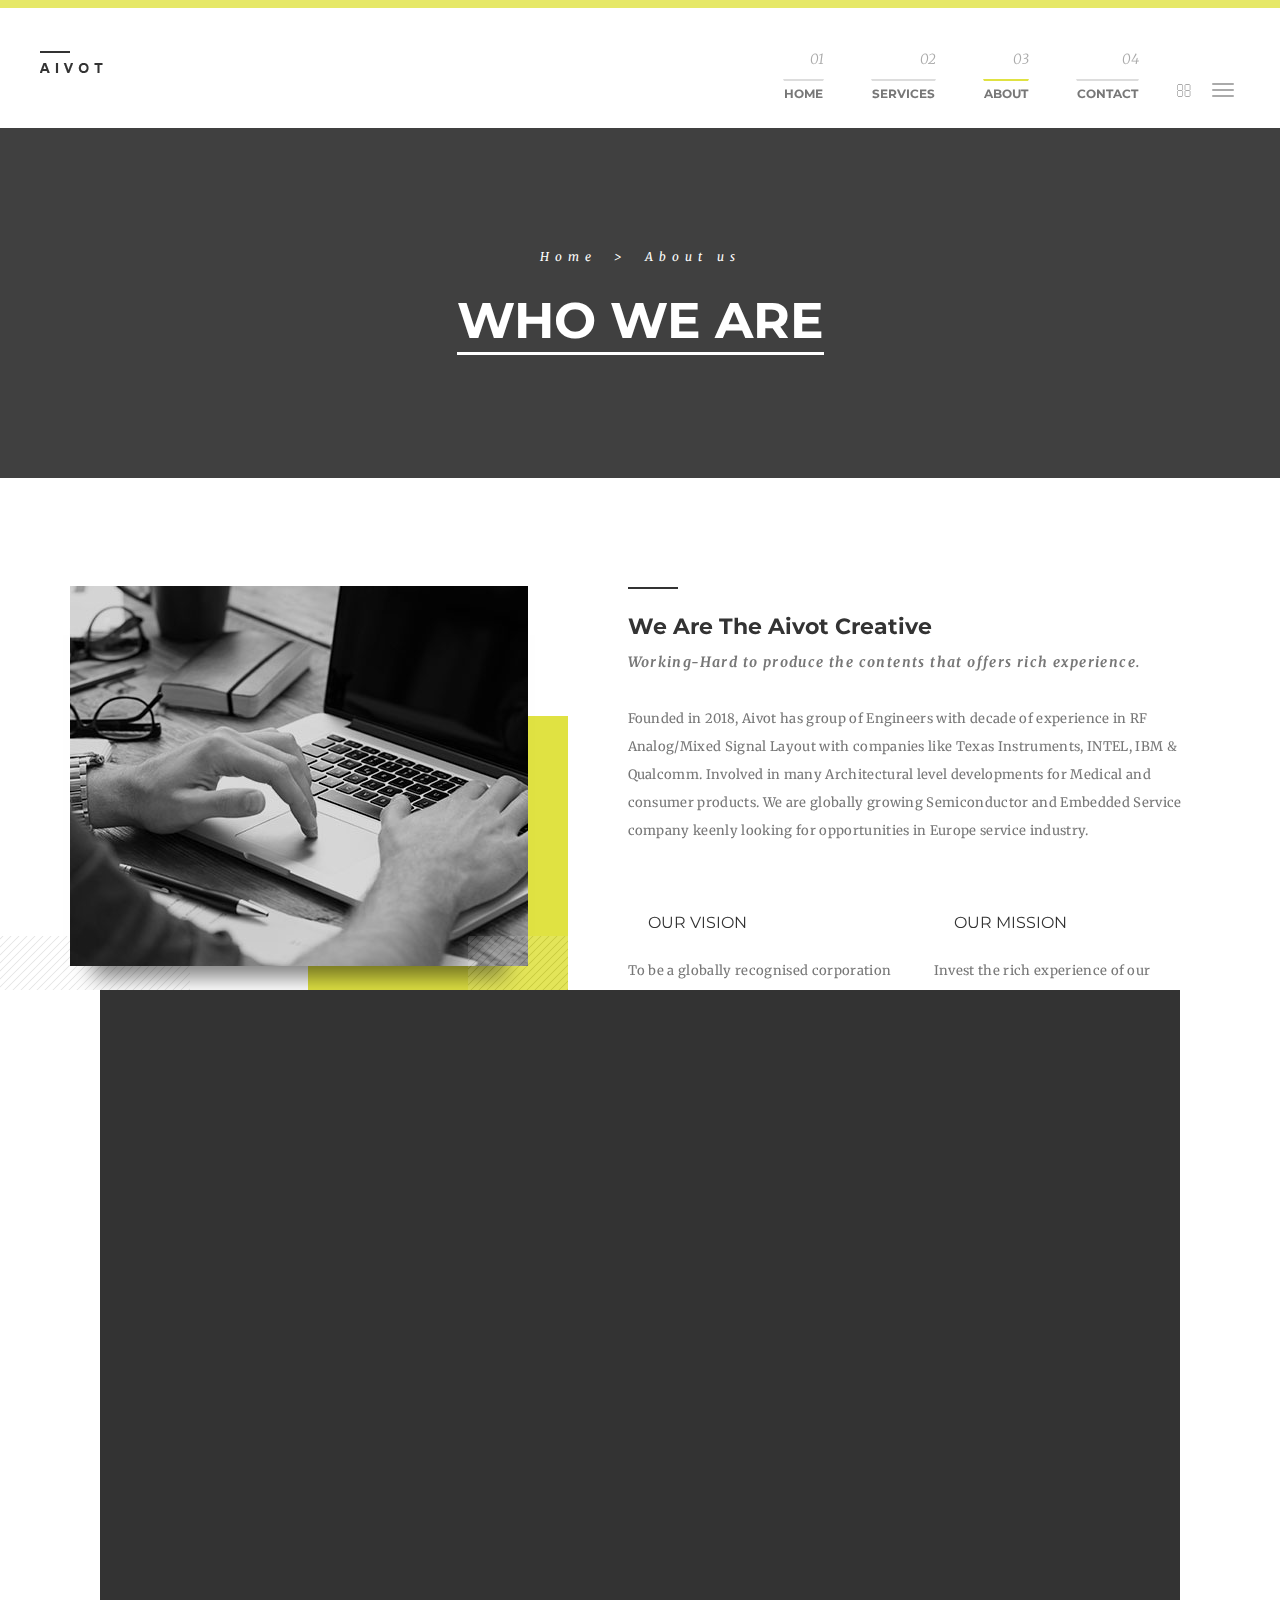
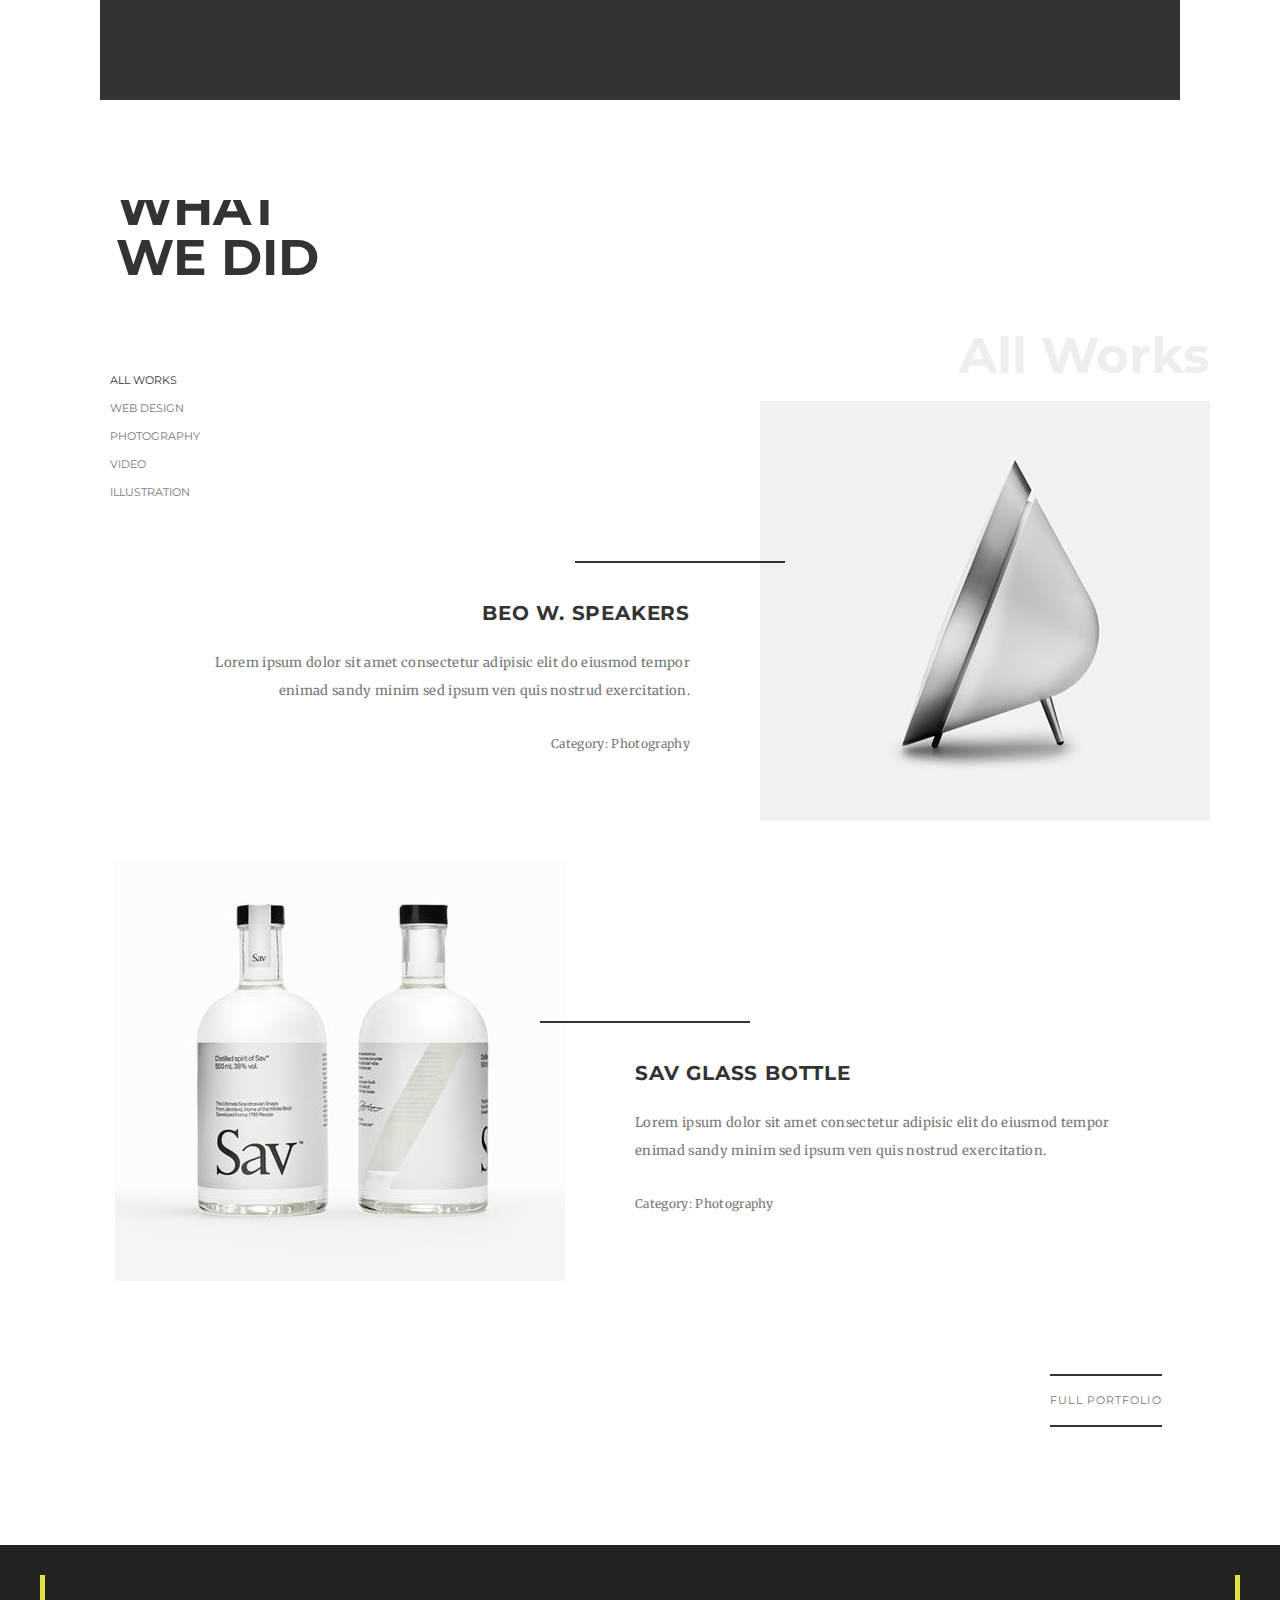
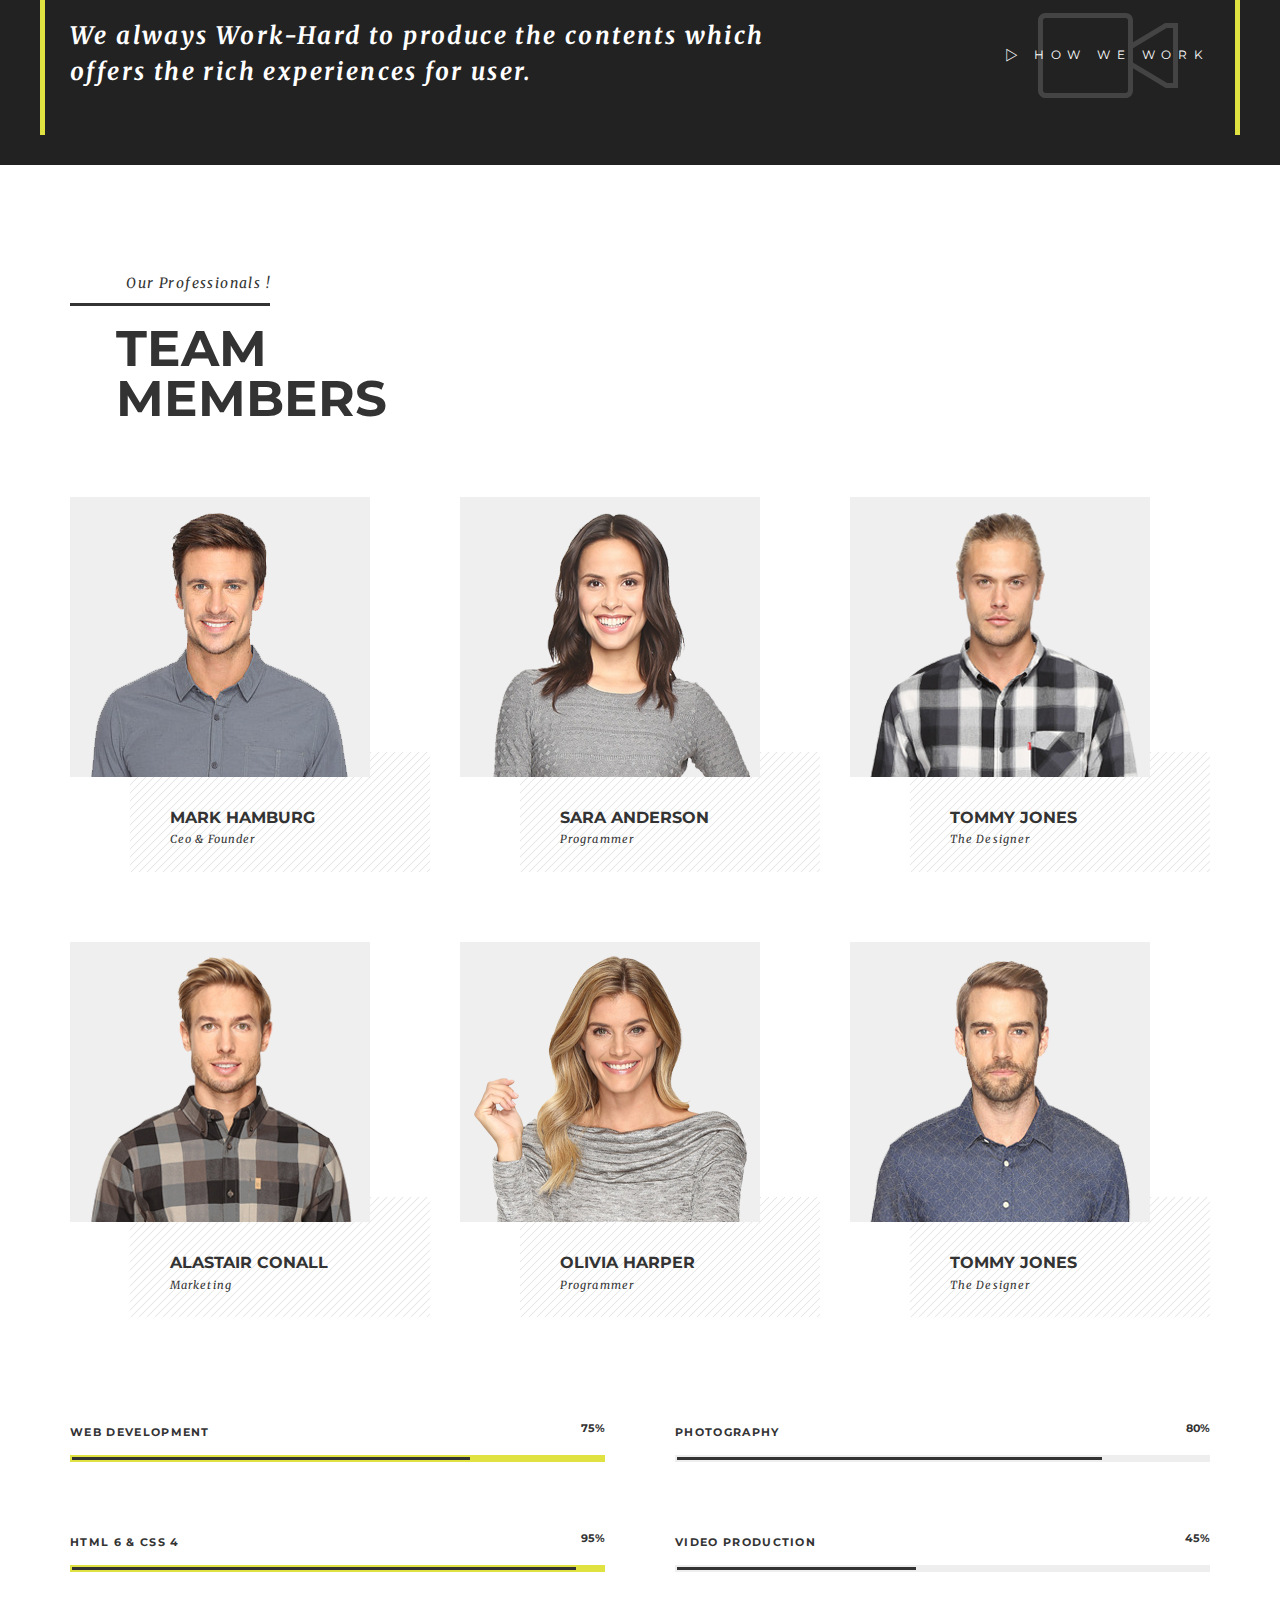
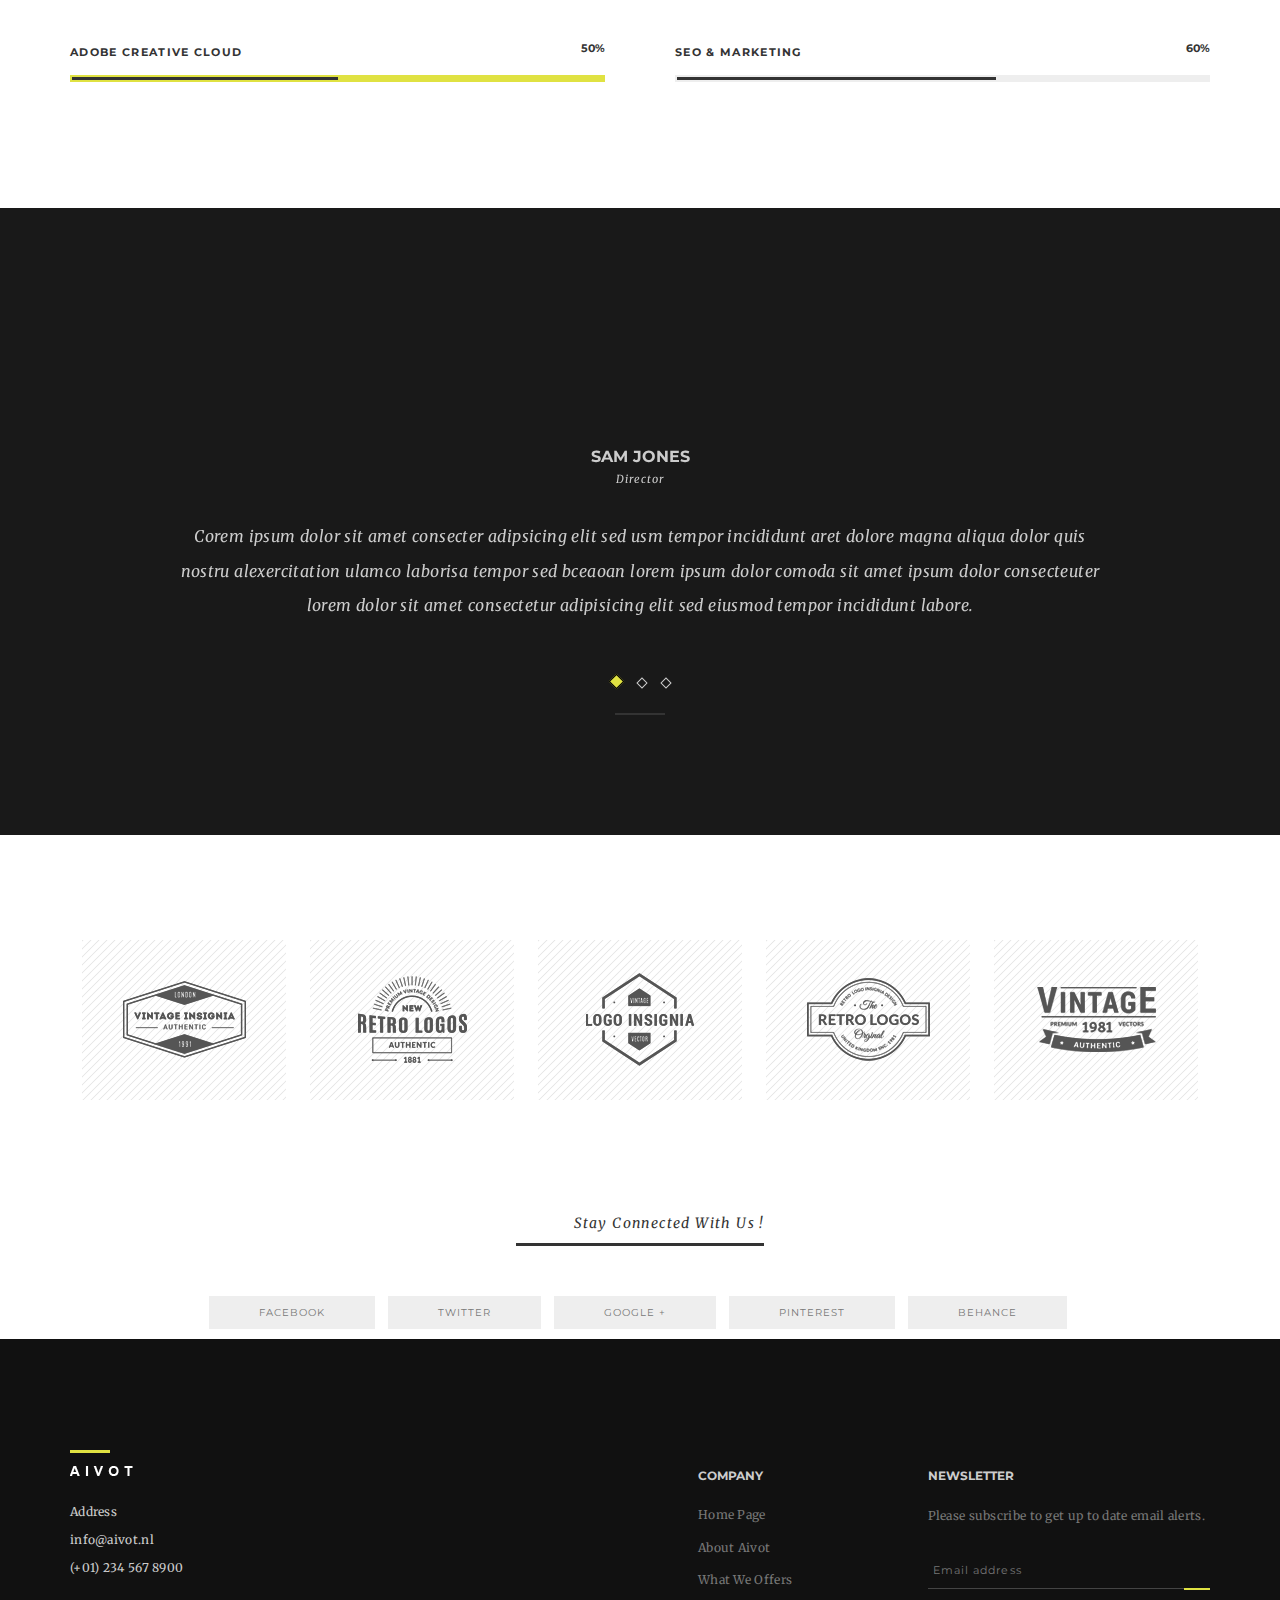
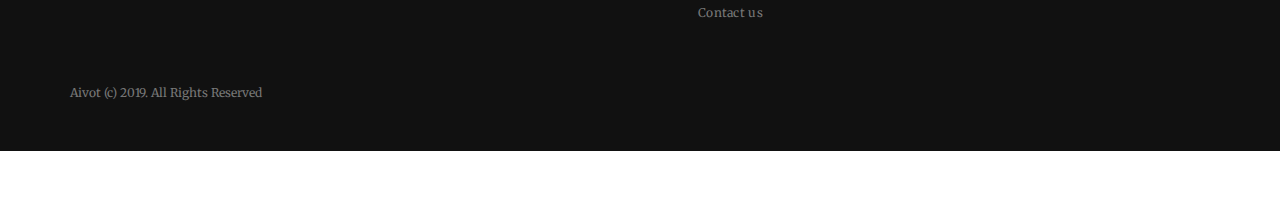
==== commit 47de5478: "6th commit" ====
--- a/about.html
+++ b/about.html
@@ -3,20 +3,19 @@
 <head>
     <meta charset="utf-8" />
     <meta http-equiv="x-ua-compatible" content="ie=edge" />
-    <title>United</title>
+    <title>Aivot</title>
     <meta content="" name="description" />
     <meta content="" name="keywords" />
     <meta name="viewport" content="width=device-width, initial-scale=1.0" />
     <meta content="telephone=no" name="format-detection" />
     <meta name="HandheldFriendly" content="true" />
-    <link rel="stylesheet" href="  assets/css/master.css" />
-    <!-- SWITCHER-->
-    <link href="  assets/plugins/switcher/css/switcher.css" rel="stylesheet" id="switcher-css" />
-    <link href="assets/plugins/switcher/css/color1.css" rel="alternate stylesheet" title="color1" />
-    <link href="assets/plugins/switcher/css/color2.css" rel="alternate stylesheet" title="color2" />
-    <link href="assets/plugins/switcher/css/color3.css" rel="alternate stylesheet" title="color3" />
-    <link href="assets/plugins/switcher/css/color4.css" rel="alternate stylesheet" title="color4" />
-    <link rel="icon" type="image/x-icon" href="  favicon.ico" />
+    <link rel="stylesheet" href=" assets/css/master.css" />
+      <link rel="stylesheet" href="assets/fonts/elegant/style.css" />
+    <link rel="stylesheet" href="assets/fonts/font-awesome-4-6-3/css/font-awesome.min.css" />
+    <link rel="stylesheet" href="assets/fonts/pe-icon-7-stroke/css/pe-icon-7-stroke.css" />
+    <link rel="stylesheet" href="assets/fonts/simple/simple-line-icons.css" />
+    <link rel="stylesheet" href="assets/fonts/stroke/style.css" />
+    <link rel="icon" type="image/x-icon" href=" favicon.ico" />
     <!--[if lt IE 9 ]>
 <script src="/assets/js/separate-js/html5shiv-3.7.2.min.js" type="text/javascript"></script><meta content="no" http-equiv="imagetoolbar">
 <![endif]-->
@@ -36,24 +35,6 @@
     </div>
     <!-- Loader end-->
     <div class="l-theme animated-css" data-header="sticky" data-header-top="200" data-canvas="container">
-        <!-- Start Switcher-->
-        <div class="switcher-wrapper">
-            <div class="demo_changer">
-                <div class="demo-icon text-primary"><i class="fa fa-cog fa-spin fa-2x"></i></div>
-                <div class="form_holder">
-                    <div class="predefined_styles">
-                        <div class="skin-theme-switcher">
-                            <h4>Color</h4>
-                            <a class="styleswitch" href="javascript:void(0);" data-switchcolor="color1" style="background-color:#e0e242"></a>
-                            <a class="styleswitch" href="javascript:void(0);" data-switchcolor="color2" style="background-color:#FFAC3A"></a>
-                            <a class="styleswitch" href="javascript:void(0);" data-switchcolor="color3" style="background-color:#28af0f"></a>
-                            <a class="styleswitch" href="javascript:void(0);" data-switchcolor="color4" style="background-color:#e425e9"></a>
-                        </div>
-                    </div>
-                </div>
-            </div>
-        </div>
-        <!-- end switcher-->
         <!-- ==========================-->
         <!-- SEARCH MODAL-->
         <!-- ==========================-->
@@ -80,51 +61,27 @@
         <!-- ==========================-->
         <div data-off-canvas="mobile-slidebar left overlay">
             <ul class="yamm main-menu nav navbar-nav">
-                <li class="dropdown active"><a class="dropdown-toggle" href="#">Home</a>
-                    <ul class="dropdown-menu">
-                        <li><a href="  home.html">Home ver 01</a></li>
-                        <li><a href="  home-2.html">Home ver 02</a></li>
-                    </ul>
-                </li>
-                <li><a href="  services.html">Services</a></li>
-                <li class="dropdown"><a class="dropdown-toggle" href="#">Works</a>
-                    <ul class="dropdown-menu">
-                        <li><a href="  portfolio.html">Works ver 01</a></li>
-                        <li><a href="  portfolio-2.html">Works ver 02</a></li>
-                        <li><a href="  portfolio-3.html">Works ver 03</a></li>
-                        <li class="divider"></li>
-                        <li><a href="  portfolio-details.html">Works details</a></li>
-                    </ul>
-                </li>
-                <li><a href="  about.html">About</a></li>
-                <li class="dropdown"><a class="dropdown-toggle" href="#">News</a>
-                    <ul class="dropdown-menu">
-                        <li><a href="  blog-main.html">Blog main</a></li>
-                        <li><a href="  blog-post.html">Blog post</a></li>
-                    </ul>
-                </li>
-                <li><a href="  contact.html">Contact</a></li>
-                <li><a href="  typography.html">Pages</a>
-                    <ul class="dropdown-menu">
-                        <li><a href="  typography.html">Typography</a></li>
-                        <li><a href="  privacy-policy.html">Privacy policy</a></li>
-                        <li><a href="  terms-of-use.html">Terms of use</a></li>
-                    </ul>
-                </li>
+                <li><a href=" index.html">Home</a></li>
+                <li><a href=" services.html">Services</a></li>
+               
+                <li  class="active"><a href=" about.html">About</a></li>
+               
+                <li><a href=" contact.html">Contact</a></li>
+                
             </ul>
-        </div>
+        </div> 
         <!-- ==========================-->
         <!-- FULL SCREEN MENU-->
         <!-- ==========================-->
         <div class="wrap-fixed-menu" id="fixedMenu">
-            <nav class="fullscreen-center-menu">
+           <nav class="fullscreen-center-menu">
                 <div class="menu-main-menu-container">
                     <ul class="nav navbar-nav">
-                        <li><a href="  home.html">Home</a></li>
-                        <li><a href="  services.html">Services</a></li>
-                        <li><a href="  portfolio.html">Works</a></li>
-                        <li><a href="  blog-main.html">Blog</a></li>
-                        <li><a href="  contact.html">Contact</a>
+                        <li><a href=" index.html">Home</a></li>
+                        <li><a href=" services.html">Services</a></li>
+                        <li><a href=" about.html">About</a></li>
+                       
+                        <li><a href=" contact.html">Contact</a>
                         </li>
                     </ul>
                 </div>
@@ -157,7 +114,7 @@
                         <button class="menu-mobile-button visible-xs-block js-toggle-mobile-slidebar toggle-menu-button"><i class="toggle-menu-button-icon"><span></span><span></span><span></span><span></span><span></span><span></span></i></button>
                         <!-- Mobile Trigger End-->
                         <div class="ui-decor-1 ui-decor-1_sm"></div>
-                        <a class="navbar-brand scroll" href="  home.html"><img class="normal-logo" src="  assets/media/general/logo-dark.png" alt="logo" /><img class="scroll-logo hidden-xs" src="  assets/media/general/logo-dark.png" alt="logo" /></a>
+                        <a class="navbar-brand scroll" href=" index.html"><img class="normal-logo" src=" assets/media/general/logo-dark.png" alt="logo" /><img class="scroll-logo hidden-xs" src=" assets/media/general/logo-dark.png" alt="logo" /></a>
                         <ul class="social-links list-inline">
                             <li><a href=" index.html" target="_blank"><i class="social_icons fa fa-twitter"></i></a></li>
                             <li><a href=" index.html" target="_blank"><i class="social_icons fa fa-behance"></i></a></li>
@@ -166,37 +123,11 @@
                     </div>
                     <div class="header-navibox-2">
                         <ul class="yamm main-menu nav navbar-nav">
-                            <li class="dropdown active"><a class="dropdown-toggle" href="#">Home</a>
-                                <ul class="dropdown-menu">
-                                    <li><a href="  home.html">Home ver 01</a></li>
-                                    <li><a href="  home-2.html">Home ver 02</a></li>
-                                </ul>
-                            </li>
-                            <li><a href="  services.html">Services</a></li>
-                            <li class="dropdown"><a class="dropdown-toggle" href="#">Works</a>
-                                <ul class="dropdown-menu">
-                                    <li><a href="  portfolio.html">Works ver 01</a></li>
-                                    <li><a href="  portfolio-2.html">Works ver 02</a></li>
-                                    <li><a href="  portfolio-3.html">Works ver 03</a></li>
-                                    <li class="divider"></li>
-                                    <li><a href="  portfolio-details.html">Works details</a></li>
-                                </ul>
-                            </li>
-                            <li><a href="  about.html">About</a></li>
-                            <li class="dropdown"><a class="dropdown-toggle" href="#">News</a>
-                                <ul class="dropdown-menu">
-                                    <li><a href="  blog-main.html">Blog main</a></li>
-                                    <li><a href="  blog-post.html">Blog post</a></li>
-                                </ul>
-                            </li>
-                            <li><a href="  contact.html">Contact</a></li>
-                            <li><a href="  typography.html">Pages</a>
-                                <ul class="dropdown-menu">
-                                    <li><a href="  typography.html">Typography</a></li>
-                                    <li><a href="  privacy-policy.html">Privacy policy</a></li>
-                                    <li><a href="  terms-of-use.html">Terms of use</a></li>
-                                </ul>
-                            </li>
+                            <li ><a href=" index.html">Home</a></li>
+                            <li ><a href=" services.html">Services</a></li>
+                            <li class="active"><a href=" about.html">About</a></li>
+                            <li><a href=" contact.html">Contact</a></li>
+                           
                         </ul>
                         <ul class="btn-menu">
                             <li><a class="btn_header_search" href="#"><i class="fa fa-search"></i></a></li>
@@ -209,13 +140,13 @@
             </div>
         </header>
         <!-- end .header-->
-        <div class="section-title-page area-bg area-bg_dark area-bg_op_75 parallax" style="background-image: url(  --/--/ assets/media/components/b-title-page/bg-1.jpg)">
+        <div class="section-title-page area-bg area-bg_dark area-bg_op_75 parallax" style="background-image: url( --/--/ assets/media/components/b-title-page/bg-1.jpg)">
             <div class="area-bg__inner">
                 <div class="container">
                     <div class="row">
                         <div class="col-xs-12">
                             <ol class="breadcrumb">
-                                <li><a href="  home.html">Home</a></li>
+                                <li><a href=" index.html">Home</a></li>
                                 <li class="active">About us</li>
                             </ol>
                             <!-- end breadcrumb-->
@@ -234,22 +165,22 @@
                             <div class="section-first__carousel owl-carousel owl-theme enable-owl-carousel" data-pagination="true" data-navigation="false" data-single-item="true" data-auto-play="7000" data-transition-style="fade" data-main-text-animation="true" data-after-init-delay="3000" data-after-move-delay="1000" data-stop-on-hover="true">
                                 <div class="section-first__carousel-item">
                                     <div class="section-first__img-group">
-                                        <a class="section-first__img bg-primary_a tilter tilter--1 js-zoom-images" href="  assets/media/components/section-first/458x380_1.jpg">
-                                            <figure class="tilter__figure"><img class="img-responsive" src="  assets/media/components/section-first/458x380_1.jpg" alt="foto" /></figure>
+                                        <a class="section-first__img bg-primary_a tilter tilter--1 js-zoom-images" href=" assets/media/components/section-first/458x380_1.jpg">
+                                            <figure class="tilter__figure"><img class="img-responsive" src=" assets/media/components/section-first/458x380_1.jpg" alt="foto" /></figure>
                                         </a>
                                     </div>
                                 </div>
                                 <div class="section-first__carousel-item">
                                     <div class="section-first__img-group">
-                                        <a class="section-first__img bg-primary_a tilter tilter--1 js-zoom-images" href="  assets/media/components/section-first/458x380_1.jpg">
-                                            <figure class="tilter__figure"><img class="img-responsive" src="  assets/media/components/section-first/458x380_1.jpg" alt="foto" /></figure>
+                                        <a class="section-first__img bg-primary_a tilter tilter--1 js-zoom-images" href=" assets/media/components/section-first/458x380_1.jpg">
+                                            <figure class="tilter__figure"><img class="img-responsive" src=" assets/media/components/section-first/458x380_1.jpg" alt="foto" /></figure>
                                         </a>
                                     </div>
                                 </div>
                                 <div class="section-first__carousel-item">
                                     <div class="section-first__img-group">
-                                        <a class="section-first__img bg-primary_a tilter tilter--1 js-zoom-images" href="  assets/media/components/section-first/458x380_1.jpg">
-                                            <figure class="tilter__figure"><img class="img-responsive" src="  assets/media/components/section-first/458x380_1.jpg" alt="foto" /></figure>
+                                        <a class="section-first__img bg-primary_a tilter tilter--1 js-zoom-images" href=" assets/media/components/section-first/458x380_1.jpg">
+                                            <figure class="tilter__figure"><img class="img-responsive" src=" assets/media/components/section-first/458x380_1.jpg" alt="foto" /></figure>
                                         </a>
                                     </div>
                                 </div>
@@ -258,17 +189,17 @@
                         <div class="col-md-7">
                             <div class="section-first__inner">
                                 <div class="ui-decor-1"></div>
-                                <h2 class="ui-title-inner-2">We Are The United Creative</h2>
+                                <h2 class="ui-title-inner-2">We Are The Aivot Creative</h2>
                                 <div class="section-first__subtitle">Working-Hard to produce the contents that offers rich experience.</div>
-                                <p>Corem ipsum dolor sit amet consecter adipsicing elit sed uslm tempor incididunt magna aliqua ut dolor enim minim beniaps quis nostru alexercitation ulam laborisa sed bceaoan lorem ipsum minium euismode.</p>
+                                <p>Founded in 2018, Aivot has group of Engineers with decade of experience in RF Analog/Mixed Signal Layout with companies like Texas Instruments, INTEL, IBM & Qualcomm. Involved in many Architectural level developments for Medical and consumer products. We are globally growing Semiconductor and Embedded Service company keenly looking for opportunities in Europe service industry.</p>
                                 <div class="row">
                                     <div class="col-md-6">
-                                        <h3 class="section-first__title-link"><a class="btn btn-default" href="  portfolio.html">history<i class="icon fa fa-long-arrow-right"></i></a></h3>
-                                        <p>Sit amet rem ipsum dolor amet lorem ipsum dolor amet consectetur adipisic elit do eiusmod tempor ncididuntut labore eturs dolore magna</p>
+                                        <h3 class="section-first__title-link"><a class="btn btn-default" href=" portfolio.html">Our Vision<i class="icon fa fa-long-arrow-right"></i></a></h3>
+                                        <p>To be a globally recognised corporation that provides outstanding solutions, delivered by best-in-class Engineers.</p>
                                     </div>
                                     <div class="col-md-6">
-                                        <h3 class="section-first__title-link"><a class="btn btn-default" href="  portfolio.html">the mission<i class="icon fa fa-long-arrow-right"></i></a></h3>
-                                        <p>Sit amet rem ipsum dolor amet lorem ipsum dolor amet consectetur adipisic elit do eiusmod tempor ncididuntut labore eturs dolore magna</p>
+                                        <h3 class="section-first__title-link"><a class="btn btn-default" href=" portfolio.html">Our mission<i class="icon fa fa-long-arrow-right"></i></a></h3>
+                                        <p>Invest the rich experience of our engineers to implement innovative ideas and deliver best quality product on-time.</p>
                                     </div>
                                 </div>
                             </div>
@@ -281,7 +212,7 @@
                 <div class="container">
                     <div class="row">
                         <div class="col-xs-12">
-                            <h2 class="ui-title-bg ui-title-bg_sm">united <br>statistics</h2>
+                            <h2 class="ui-title-bg ui-title-bg_sm">Aivot <br>statistics</h2>
                             <ul class="b-progress-list b-progress-list_mod-a list-unstyled">
                                 <li class="b-progress-list__item">
                                     <div class="b-progress-list__inner"><span class="b-progress-list__percent js-chart" data-percent="230"><span class="js-percent"></span></span><span class="b-progress-list__name">Satisfied Clients</span></div>
@@ -324,7 +255,7 @@
                                         <h3 class="section-works__title-group">All Works</h3>
                                         <div class="section-works__group">
                                             <section class="b-works">
-                                                <div class="b-works__media"><img class="img-responsive" src="  assets/media/components/b-works/450x420_1.jpg" alt="foto" /></div>
+                                                <div class="b-works__media"><img class="img-responsive" src=" assets/media/components/b-works/450x420_1.jpg" alt="foto" /></div>
                                                 <div class="b-works__inner">
                                                     <h2 class="b-works__title">beo w. speakers</h2>
                                                     <div class="b-works__content">Lorem ipsum dolor sit amet consectetur adipisic elit do eiusmod tempor enimad sandy minim sed ipsum ven quis nostrud exercitation.</div>
@@ -334,7 +265,7 @@
                                             </section>
                                             <!-- end .b-works-->
                                             <section class="b-works">
-                                                <div class="b-works__media"><img class="img-responsive" src="  assets/media/components/b-works/450x420_2.jpg" alt="foto" /></div>
+                                                <div class="b-works__media"><img class="img-responsive" src=" assets/media/components/b-works/450x420_2.jpg" alt="foto" /></div>
                                                 <div class="b-works__inner">
                                                     <h2 class="b-works__title">sav glass bottle</h2>
                                                     <div class="b-works__content">Lorem ipsum dolor sit amet consectetur adipisic elit do eiusmod tempor enimad sandy minim sed ipsum ven quis nostrud exercitation.</div>
@@ -349,7 +280,7 @@
                                         <h3 class="section-works__title-group">Web Design</h3>
                                         <div class="section-works__group">
                                             <section class="b-works">
-                                                <div class="b-works__media"><img class="img-responsive" src="  assets/media/components/b-works/450x420_2.jpg" alt="foto" /></div>
+                                                <div class="b-works__media"><img class="img-responsive" src=" assets/media/components/b-works/450x420_2.jpg" alt="foto" /></div>
                                                 <div class="b-works__inner">
                                                     <h2 class="b-works__title">sav glass bottle</h2>
                                                     <div class="b-works__content">Lorem ipsum dolor sit amet consectetur adipisic elit do eiusmod tempor enimad sandy minim sed ipsum ven quis nostrud exercitation.</div>
@@ -359,7 +290,7 @@
                                             </section>
                                             <!-- end .b-works-->
                                             <section class="b-works">
-                                                <div class="b-works__media"><img class="img-responsive" src="  assets/media/components/b-works/450x420_3.jpg" alt="foto" /></div>
+                                                <div class="b-works__media"><img class="img-responsive" src=" assets/media/components/b-works/450x420_3.jpg" alt="foto" /></div>
                                                 <div class="b-works__inner">
                                                     <h2 class="b-works__title">emma punching</h2>
                                                     <div class="b-works__content">Lorem ipsum dolor sit amet consectetur adipisic elit do eiusmod tempor enimad sandy minim sed ipsum ven quis nostrud exercitation.</div>
@@ -374,7 +305,7 @@
                                         <h3 class="section-works__title-group">Photography</h3>
                                         <div class="section-works__group">
                                             <section class="b-works">
-                                                <div class="b-works__media"><img class="img-responsive" src="  assets/media/components/b-works/450x420_3.jpg" alt="foto" /></div>
+                                                <div class="b-works__media"><img class="img-responsive" src=" assets/media/components/b-works/450x420_3.jpg" alt="foto" /></div>
                                                 <div class="b-works__inner">
                                                     <h2 class="b-works__title">emma punching</h2>
                                                     <div class="b-works__content">Lorem ipsum dolor sit amet consectetur adipisic elit do eiusmod tempor enimad sandy minim sed ipsum ven quis nostrud exercitation.</div>
@@ -384,7 +315,7 @@
                                             </section>
                                             <!-- end .b-works-->
                                             <section class="b-works">
-                                                <div class="b-works__media"><img class="img-responsive" src="  assets/media/components/b-works/450x420_1.jpg" alt="foto" /></div>
+                                                <div class="b-works__media"><img class="img-responsive" src=" assets/media/components/b-works/450x420_1.jpg" alt="foto" /></div>
                                                 <div class="b-works__inner">
                                                     <h2 class="b-works__title">beo w. speakers</h2>
                                                     <div class="b-works__content">Lorem ipsum dolor sit amet consectetur adipisic elit do eiusmod tempor enimad sandy minim sed ipsum ven quis nostrud exercitation.</div>
@@ -399,7 +330,7 @@
                                         <h3 class="section-works__title-group">Video</h3>
                                         <div class="section-works__group">
                                             <section class="b-works">
-                                                <div class="b-works__media"><img class="img-responsive" src="  assets/media/components/b-works/450x420_1.jpg" alt="foto" /></div>
+                                                <div class="b-works__media"><img class="img-responsive" src=" assets/media/components/b-works/450x420_1.jpg" alt="foto" /></div>
                                                 <div class="b-works__inner">
                                                     <h2 class="b-works__title">beo w. speakers</h2>
                                                     <div class="b-works__content">Lorem ipsum dolor sit amet consectetur adipisic elit do eiusmod tempor enimad sandy minim sed ipsum ven quis nostrud exercitation.</div>
@@ -409,7 +340,7 @@
                                             </section>
                                             <!-- end .b-works-->
                                             <section class="b-works">
-                                                <div class="b-works__media"><img class="img-responsive" src="  assets/media/components/b-works/450x420_2.jpg" alt="foto" /></div>
+                                                <div class="b-works__media"><img class="img-responsive" src=" assets/media/components/b-works/450x420_2.jpg" alt="foto" /></div>
                                                 <div class="b-works__inner">
                                                     <h2 class="b-works__title">sav glass bottle</h2>
                                                     <div class="b-works__content">Lorem ipsum dolor sit amet consectetur adipisic elit do eiusmod tempor enimad sandy minim sed ipsum ven quis nostrud exercitation.</div>
@@ -424,7 +355,7 @@
                                         <h3 class="section-works__title-group">Illustration</h3>
                                         <div class="section-works__group">
                                             <section class="b-works">
-                                                <div class="b-works__media"><img class="img-responsive" src="  assets/media/components/b-works/450x420_2.jpg" alt="foto" /></div>
+                                                <div class="b-works__media"><img class="img-responsive" src=" assets/media/components/b-works/450x420_2.jpg" alt="foto" /></div>
                                                 <div class="b-works__inner">
                                                     <h2 class="b-works__title">sav glass bottle</h2>
                                                     <div class="b-works__content">Lorem ipsum dolor sit amet consectetur adipisic elit do eiusmod tempor enimad sandy minim sed ipsum ven quis nostrud exercitation.</div>
@@ -434,7 +365,7 @@
                                             </section>
                                             <!-- end .b-works-->
                                             <section class="b-works">
-                                                <div class="b-works__media"><img class="img-responsive" src="  assets/media/components/b-works/450x420_3.jpg" alt="foto" /></div>
+                                                <div class="b-works__media"><img class="img-responsive" src=" assets/media/components/b-works/450x420_3.jpg" alt="foto" /></div>
                                                 <div class="b-works__inner">
                                                     <h2 class="b-works__title">emma punching</h2>
                                                     <div class="b-works__content">Lorem ipsum dolor sit amet consectetur adipisic elit do eiusmod tempor enimad sandy minim sed ipsum ven quis nostrud exercitation.</div>
@@ -446,7 +377,7 @@
                                         </div>
                                     </div>
                                 </div>
-                                <div class="text-right"><a class="btn btn-type-1" href="  portfolio.html"><span class="btn-type-1__inner">full portfolio</span><i class="icon fa fa-long-arrow-right"></i></a></div>
+                                <div class="text-right"><a class="btn btn-type-1" href=" portfolio.html"><span class="btn-type-1__inner">full portfolio</span><i class="icon fa fa-long-arrow-right"></i></a></div>
                             </div>
                         </div>
                     </div>
@@ -481,7 +412,7 @@
                     <div class="row">
                         <div class="col-md-4 col-sm-6">
                             <section class="b-team b-team_rows">
-                                <div class="b-team__media"><img class="img-responsive" src="  assets/media/components/b-team/300x280_1.jpg" alt="Foto" />
+                                <div class="b-team__media"><img class="img-responsive" src=" assets/media/components/b-team/300x280_1.jpg" alt="Foto" />
                                     <ul class="social-net list-inline">
                                         <li class="social-net__item"><a class="social-net__link text-primary_h" href=" index.html"><i class="icon fa fa-behance"></i></a></li>
                                         <li class="social-net__item"><a class="social-net__link text-primary_h" href=" index.html"><i class="icon fa fa-twitter"></i></a></li>
@@ -499,7 +430,7 @@
                         </div>
                         <div class="col-md-4 col-sm-6">
                             <section class="b-team b-team_rows">
-                                <div class="b-team__media"><img class="img-responsive" src="  assets/media/components/b-team/300x280_2.jpg" alt="Foto" />
+                                <div class="b-team__media"><img class="img-responsive" src=" assets/media/components/b-team/300x280_2.jpg" alt="Foto" />
                                     <ul class="social-net list-inline">
                                         <li class="social-net__item"><a class="social-net__link text-primary_h" href=" index.html"><i class="icon fa fa-behance"></i></a></li>
                                         <li class="social-net__item"><a class="social-net__link text-primary_h" href=" index.html"><i class="icon fa fa-twitter"></i></a></li>
@@ -517,7 +448,7 @@
                         </div>
                         <div class="col-md-4 col-sm-6">
                             <section class="b-team b-team_rows">
-                                <div class="b-team__media"><img class="img-responsive" src="  assets/media/components/b-team/300x280_4.jpg" alt="Foto" />
+                                <div class="b-team__media"><img class="img-responsive" src=" assets/media/components/b-team/300x280_4.jpg" alt="Foto" />
                                     <ul class="social-net list-inline">
                                         <li class="social-net__item"><a class="social-net__link text-primary_h" href=" index.html"><i class="icon fa fa-behance"></i></a></li>
                                         <li class="social-net__item"><a class="social-net__link text-primary_h" href=" index.html"><i class="icon fa fa-twitter"></i></a></li>
@@ -535,7 +466,7 @@
                         </div>
                         <div class="col-md-4 col-sm-6">
                             <section class="b-team b-team_rows">
-                                <div class="b-team__media"><img class="img-responsive" src="  assets/media/components/b-team/300x280_5.jpg" alt="Foto" />
+                                <div class="b-team__media"><img class="img-responsive" src=" assets/media/components/b-team/300x280_5.jpg" alt="Foto" />
                                     <ul class="social-net list-inline">
                                         <li class="social-net__item"><a class="social-net__link text-primary_h" href=" index.html"><i class="icon fa fa-behance"></i></a></li>
                                         <li class="social-net__item"><a class="social-net__link text-primary_h" href=" index.html"><i class="icon fa fa-twitter"></i></a></li>
@@ -553,7 +484,7 @@
                         </div>
                         <div class="col-md-4 col-sm-6">
                             <section class="b-team b-team_rows">
-                                <div class="b-team__media"><img class="img-responsive" src="  assets/media/components/b-team/300x280_6.jpg" alt="Foto" />
+                                <div class="b-team__media"><img class="img-responsive" src=" assets/media/components/b-team/300x280_6.jpg" alt="Foto" />
                                     <ul class="social-net list-inline">
                                         <li class="social-net__item"><a class="social-net__link text-primary_h" href=" index.html"><i class="icon fa fa-behance"></i></a></li>
                                         <li class="social-net__item"><a class="social-net__link text-primary_h" href=" index.html"><i class="icon fa fa-twitter"></i></a></li>
@@ -571,7 +502,7 @@
                         </div>
                         <div class="col-md-4 col-sm-6">
                             <section class="b-team b-team_rows">
-                                <div class="b-team__media"><img class="img-responsive" src="  assets/media/components/b-team/300x280_3.jpg" alt="Foto" />
+                                <div class="b-team__media"><img class="img-responsive" src=" assets/media/components/b-team/300x280_3.jpg" alt="Foto" />
                                     <ul class="social-net list-inline">
                                         <li class="social-net__item"><a class="social-net__link text-primary_h" href=" index.html"><i class="icon fa fa-behance"></i></a></li>
                                         <li class="social-net__item"><a class="social-net__link text-primary_h" href=" index.html"><i class="icon fa fa-twitter"></i></a></li>
@@ -640,7 +571,7 @@
                     </div>
                 </div>
             </div>
-            <div class="section-default area-bg area-bg_dark area-bg_op_90 parallax" style="background-image: url(  --/--/ assets/media/content/bg/bg-1.jpg)">
+            <div class="section-default area-bg area-bg_dark area-bg_op_90 parallax" style="background-image: url( --/--/ assets/media/content/bg/bg-1.jpg)">
                 <div class="area-bg__inner">
                     <div class="container">
                         <div class="row">
@@ -681,16 +612,16 @@
                     <div class="row">
                         <div class="col-xs-12">
                             <div class="b-brands owl-carousel owl-theme enable-owl-carousel b-brands_bg-texture" data-min480="1" data-min768="3" data-min992="5" data-min1200="5" data-pagination="false" data-navigation="false" data-auto-play="4000" data-stop-on-hover="true">
-                                <div class="b-brands__item"><img class="img-responsive center-block" src="  assets/media/components/b-brands/logo-1.png" alt="foto" /></div>
-                                <div class="b-brands__item"><img class="img-responsive center-block" src="  assets/media/components/b-brands/logo-2.png" alt="foto" /></div>
-                                <div class="b-brands__item"><img class="img-responsive center-block" src="  assets/media/components/b-brands/logo-3.png" alt="foto" /></div>
-                                <div class="b-brands__item"><img class="img-responsive center-block" src="  assets/media/components/b-brands/logo-4.png" alt="foto" /></div>
-                                <div class="b-brands__item"><img class="img-responsive center-block" src="  assets/media/components/b-brands/logo-5.png" alt="foto" /></div>
-                                <div class="b-brands__item"><img class="img-responsive center-block" src="  assets/media/components/b-brands/logo-1.png" alt="foto" /></div>
-                                <div class="b-brands__item"><img class="img-responsive center-block" src="  assets/media/components/b-brands/logo-2.png" alt="foto" /></div>
-                                <div class="b-brands__item"><img class="img-responsive center-block" src="  assets/media/components/b-brands/logo-3.png" alt="foto" /></div>
-                                <div class="b-brands__item"><img class="img-responsive center-block" src="  assets/media/components/b-brands/logo-4.png" alt="foto" /></div>
-                                <div class="b-brands__item"><img class="img-responsive center-block" src="  assets/media/components/b-brands/logo-5.png" alt="foto" /></div>
+                                <div class="b-brands__item"><img class="img-responsive center-block" src=" assets/media/components/b-brands/logo-1.png" alt="foto" /></div>
+                                <div class="b-brands__item"><img class="img-responsive center-block" src=" assets/media/components/b-brands/logo-2.png" alt="foto" /></div>
+                                <div class="b-brands__item"><img class="img-responsive center-block" src=" assets/media/components/b-brands/logo-3.png" alt="foto" /></div>
+                                <div class="b-brands__item"><img class="img-responsive center-block" src=" assets/media/components/b-brands/logo-4.png" alt="foto" /></div>
+                                <div class="b-brands__item"><img class="img-responsive center-block" src=" assets/media/components/b-brands/logo-5.png" alt="foto" /></div>
+                                <div class="b-brands__item"><img class="img-responsive center-block" src=" assets/media/components/b-brands/logo-1.png" alt="foto" /></div>
+                                <div class="b-brands__item"><img class="img-responsive center-block" src=" assets/media/components/b-brands/logo-2.png" alt="foto" /></div>
+                                <div class="b-brands__item"><img class="img-responsive center-block" src=" assets/media/components/b-brands/logo-3.png" alt="foto" /></div>
+                                <div class="b-brands__item"><img class="img-responsive center-block" src=" assets/media/components/b-brands/logo-4.png" alt="foto" /></div>
+                                <div class="b-brands__item"><img class="img-responsive center-block" src=" assets/media/components/b-brands/logo-5.png" alt="foto" /></div>
                             </div>
                             <!-- end .b-brands-->
                         </div>
@@ -715,16 +646,16 @@
             </div>
             <!-- end .section-social-net-->
         </main>
-        <footer class="footer">
+       <footer class="footer">
             <div class="container">
                 <div class="footer__main">
                     <div class="row">
                         <div class="col-md-6 col-sm-4">
                             <div class="footer-section">
                                 <div class="ui-decor-1 bg-primary"></div>
-                                <a class="footer__logo" href="  home.html"><img class="img-responsive" src="  assets/media/general/logo.png" alt="Logo" /></a>
-                                <div class="footer__info">38 Rose Merry Ave. FL 33038 USA
-                                    <br> support@unitedagency.com
+                                <a class="footer__logo" href=" index.html"><img class="img-responsive" src=" assets/media/general/logo.png" alt="Logo" /></a>
+                                <div class="footer__info">Address
+                                    <br> info@aivot.nl
                                     <br> (+01) 234 567 8900</div>
                             </div>
                         </div>
@@ -732,18 +663,17 @@
                             <section class="footer-section footer-section_list">
                                 <h3 class="footer-section__title">company</h3>
                                 <ul class="footer-list list-unstyled">
-                                    <li class="footer-list__item"><a class="footer-list__link" href="  home.html">Home Page</a></li>
-                                    <li class="footer-list__item"><a class="footer-list__link" href="  about.html">About United</a></li>
-                                    <li class="footer-list__item"><a class="footer-list__link" href="  services.html">What We Offers</a></li>
-                                    <li class="footer-list__item"><a class="footer-list__link" href="  portfolio.html">The Latest Projects</a></li>
-                                    <li class="footer-list__item"><a class="footer-list__link" href="  contact.html">Contact us</a></li>
+                                    <li class="footer-list__item"><a class="footer-list__link" href=" index.html">Home Page</a></li>
+                                    <li class="footer-list__item"><a class="footer-list__link" href=" about.html">About Aivot</a></li>
+                                    <li class="footer-list__item"><a class="footer-list__link" href=" services.html">What We Offers</a></li>
+                                    <li class="footer-list__item"><a class="footer-list__link" href=" contact.html">Contact us</a></li>
                                 </ul>
                             </section>
                         </div>
                         <div class="col-md-3 col-sm-4">
                             <section class="footer-section footer-section_form">
                                 <h3 class="footer-section__title">newsletter</h3>
-                                <div class="footer-form__info">Incididunt ut labore etad dolore magna aliqua enim tempore veniam</div>
+                                <div class="footer-form__info">Please subscribe to get up to date email alerts.</div>
                                 <form class="footer-form">
                                     <input class="footer-form__input" type="email" placeholder="Email address" />
                                     <button class="footer-form__btn border-b_prim text-primary_h"><i class="icon fa fa-long-arrow-right"></i></button>
@@ -754,56 +684,55 @@
                 </div>
                 <div class="row">
                     <div class="col-xs-12">
-                        <div class="copyright">United (c) 2017. All Rights Reserved</div>
+                        <div class="copyright">Aivot (c) 2019. All Rights Reserved</div>
                     </div>
                 </div>
             </div>
-        </footer>
-        <!-- .footer-->
+        </footer>        <!-- .footer-->
     </div>
     <!-- end layout-theme-->
     <!-- ++++++++++++-->
     <!-- MAIN SCRIPTS-->
     <!-- ++++++++++++-->
-    <script src="  assets/libs/jquery-1.12.4.min.js"></script>
-    <script src="  assets/libs/jquery-migrate-1.2.1.js"></script>
+    <script src=" assets/libs/jquery-1.12.4.min.js"></script>
+    <script src=" assets/libs/jquery-migrate-1.2.1.js"></script>
     <!-- Bootstrap-->
-    <script src="  assets/libs/bootstrap/bootstrap.min.js"></script>
+    <script src=" assets/libs/bootstrap/bootstrap.min.js"></script>
     <!-- Color scheme-->
-    <script src="  assets/plugins/switcher/js/dmss.js"></script>
+    <script src=" assets/plugins/switcher/js/dmss.js"></script>
     <!-- Select customization & Color scheme-->
-    <script src="  assets/plugins/bootstrap-select/js/bootstrap-select.min.js"></script>
+    <script src=" assets/plugins/bootstrap-select/js/bootstrap-select.min.js"></script>
     <!-- Slider-->
-    <script src="  assets/plugins/owl-carousel/owl.carousel.min.js"></script>
+    <script src=" assets/plugins/owl-carousel/owl.carousel.min.js"></script>
     <!-- Pop-up window-->
-    <script src="  assets/plugins/magnific-popup/jquery.magnific-popup.min.js"></script>
+    <script src=" assets/plugins/magnific-popup/jquery.magnific-popup.min.js"></script>
     <!-- Headers scripts-->
-    <script src="  assets/plugins/headers/slidebar.js"></script>
-    <script src="  assets/plugins/headers/header.js"></script>
+    <script src=" assets/plugins/headers/slidebar.js"></script>
+    <script src=" assets/plugins/headers/header.js"></script>
     <!-- Mail scripts-->
-    <script src="  assets/plugins/jqBootstrapValidation.js"></script>
-    <script src="  assets/plugins/contact_me.js"></script>
+    <script src=" assets/plugins/jqBootstrapValidation.js"></script>
+    <script src=" assets/plugins/contact_me.js"></script>
     <!-- Filter and sorting images-->
-    <script src="  assets/plugins/isotope/isotope.pkgd.min.js"></script>
-    <script src="  assets/plugins/isotope/imagesLoaded.js"></script>
+    <script src=" assets/plugins/isotope/isotope.pkgd.min.js"></script>
+    <script src=" assets/plugins/isotope/imagesLoaded.js"></script>
     <!-- Progress numbers-->
-    <script src="  assets/plugins/rendro-easy-pie-chart/jquery.easypiechart.min.js"></script>
-    <script src="  assets/plugins/rendro-easy-pie-chart/waypoints.min.js"></script>
+    <script src=" assets/plugins/rendro-easy-pie-chart/jquery.easypiechart.min.js"></script>
+    <script src=" assets/plugins/rendro-easy-pie-chart/waypoints.min.js"></script>
     <!-- Animations-->
-    <script src="  assets/plugins/scrollreveal/scrollreveal.min.js"></script>
-    <script src="  assets/plugins/revealer/js/anime.min.js"></script>
-    <script src="  assets/plugins/revealer/js/scrollMonitor.js"></script>
-    <script src="  assets/plugins/revealer/js/main.js"></script>
-    <script src="  assets/plugins/TiltHoverEffects/js/imagesloaded.pkgd.min.js"></script>
-    <script src="  assets/plugins/TiltHoverEffects/js/anime.min.js"></script>
-    <script src="  assets/plugins/TiltHoverEffects/js/main.js"></script>
-    <script src="  assets/plugins/animate/wow.min.js"></script>
-    <script src="  assets/plugins/animate/jquery.shuffleLetters.js"></script>
-    <script src="  assets/plugins/animate/jquery.sticky-kit.js"></script>
-    <script src="  assets/plugins/animate/typed.js"></script>
+    <script src=" assets/plugins/scrollreveal/scrollreveal.min.js"></script>
+    <script src=" assets/plugins/revealer/js/anime.min.js"></script>
+    <script src=" assets/plugins/revealer/js/scrollMonitor.js"></script>
+    <script src=" assets/plugins/revealer/js/main.js"></script>
+    <script src=" assets/plugins/TiltHoverEffects/js/imagesloaded.pkgd.min.js"></script>
+    <script src=" assets/plugins/TiltHoverEffects/js/anime.min.js"></script>
+    <script src=" assets/plugins/TiltHoverEffects/js/main.js"></script>
+    <script src=" assets/plugins/animate/wow.min.js"></script>
+    <script src=" assets/plugins/animate/jquery.shuffleLetters.js"></script>
+    <script src=" assets/plugins/animate/jquery.sticky-kit.js"></script>
+    <script src=" assets/plugins/animate/typed.js"></script>
     <!-- User customization-->
-    <script src="  assets/js/custom.js"></script>
+    <script src=" assets/js/custom.js"></script>
     <!-- Main slider-->
-    <script src="  assets/plugins/slider-pro/jquery.sliderPro.min.js"></script>
+    <script src=" assets/plugins/slider-pro/jquery.sliderPro.min.js"></script>
 </body>
 </html>--- a/assets/css/master.css
+++ b/assets/css/master.css
@@ -1,10 +1,10 @@
 /*------------------------------------------------------------------
 [Master Stylesheet]
 
-Project: United
+Project: Aivot
 Version:  1.0
 Assigned to:  WebNik
-Primary use: United
+Primary use: Aivot
 -------------------------------------------------------------------*/
 
 
--- a/assets/fonts/elegant/style.css
+++ b/assets/fonts/elegant/style.css
@@ -0,0 +1,1159 @@
+@font-face {
+	font-family: 'ElegantIcons';
+	src:url(' assets/fonts/elegant/fonts/ElegantIcons.eot');
+	src:url(' assets/fonts/elegant/ assets/fonts/elegant/fonts/ElegantIcons.eot') format('embedded-opentype'),
+		url(' assets/fonts/elegant/fonts/ElegantIcons.woff') format('woff'),
+		url(' assets/fonts/elegant/fonts/ElegantIcons.ttf') format('truetype'),
+		url(' assets/fonts/elegant/fonts/ElegantIcons.svg') format('svg');
+	font-weight: normal;
+	font-style: normal;
+}
+
+/* Use the following CSS code if you want to use data attributes for inserting your icons */
+[data-icon]:before {
+	font-family: 'ElegantIcons';
+	content: attr(data-icon);
+	speak: none;
+	font-weight: normal;
+	font-variant: normal;
+	text-transform: none;
+	line-height: 1;
+	-webkit-font-smoothing: antialiased;
+	-moz-osx-font-smoothing: grayscale;
+}
+
+/* Use the following CSS code if you want to have a class per icon */
+/*
+Instead of a list of all class selectors,
+you can use the generic selector below, but it's slower:
+[class*="your-class-prefix"] {
+*/
+.arrow_up, .arrow_down, .arrow_left, .arrow_right, .arrow_left-up, .arrow_right-up, .arrow_right-down, .arrow_left-down, .arrow-up-down, .arrow_up-down_alt, .arrow_left-right_alt, .arrow_left-right, .arrow_expand_alt2, .arrow_expand_alt, .arrow_condense, .arrow_expand, .arrow_move, .arrow_carrot-up, .arrow_carrot-down, .arrow_carrot-left, .arrow_carrot-right, .arrow_carrot-2up, .arrow_carrot-2down, .arrow_carrot-2left, .arrow_carrot-2right, .arrow_carrot-up_alt2, .arrow_carrot-down_alt2, .arrow_carrot-left_alt2, .arrow_carrot-right_alt2, .arrow_carrot-2up_alt2, .arrow_carrot-2down_alt2, .arrow_carrot-2left_alt2, .arrow_carrot-2right_alt2, .arrow_triangle-up, .arrow_triangle-down, .arrow_triangle-left, .arrow_triangle-right, .arrow_triangle-up_alt2, .arrow_triangle-down_alt2, .arrow_triangle-left_alt2, .arrow_triangle-right_alt2, .arrow_back, .icon_minus-06, .icon_plus, .icon_close, .icon_check, .icon_minus_alt2, .icon_plus_alt2, .icon_close_alt2, .icon_check_alt2, .icon_zoom-out_alt, .icon_zoom-in_alt, .icon_search, .icon_box-empty, .icon_box-selected, .icon_minus-box, .icon_plus-box, .icon_box-checked, .icon_circle-empty, .icon_circle-slelected, .icon_stop_alt2, .icon_stop, .icon_pause_alt2, .icon_pause, .icon_menu, .icon_menu-square_alt2, .icon_menu-circle_alt2, .icon_ul, .icon_ol, .icon_adjust-horiz, .icon_adjust-vert, .icon_document_alt, .icon_documents_alt, .icon_pencil, .icon_pencil-edit_alt, .icon_pencil-edit, .icon_folder-alt, .icon_folder-open_alt, .icon_folder-add_alt, .icon_info_alt, .icon_error-oct_alt, .icon_error-circle_alt, .icon_error-triangle_alt, .icon_question_alt2, .icon_question, .icon_comment_alt, .icon_chat_alt, .icon_vol-mute_alt, .icon_volume-low_alt, .icon_volume-high_alt, .icon_quotations, .icon_quotations_alt2, .icon_clock_alt, .icon_lock_alt, .icon_lock-open_alt, .icon_key_alt, .icon_cloud_alt, .icon_cloud-upload_alt, .icon_cloud-download_alt, .icon_image, .icon_images, .icon_lightbulb_alt, .icon_gift_alt, .icon_house_alt, .icon_genius, .icon_mobile, .icon_tablet, .icon_laptop, .icon_desktop, .icon_camera_alt, .icon_mail_alt, .icon_cone_alt, .icon_ribbon_alt, .icon_bag_alt, .icon_creditcard, .icon_cart_alt, .icon_paperclip, .icon_tag_alt, .icon_tags_alt, .icon_trash_alt, .icon_cursor_alt, .icon_mic_alt, .icon_compass_alt, .icon_pin_alt, .icon_pushpin_alt, .icon_map_alt, .icon_drawer_alt, .icon_toolbox_alt, .icon_book_alt, .icon_calendar, .icon_film, .icon_table, .icon_contacts_alt, .icon_headphones, .icon_lifesaver, .icon_piechart, .icon_refresh, .icon_link_alt, .icon_link, .icon_loading, .icon_blocked, .icon_archive_alt, .icon_heart_alt, .icon_star_alt, .icon_star-half_alt, .icon_star, .icon_star-half, .icon_tools, .icon_tool, .icon_cog, .icon_cogs, .arrow_up_alt, .arrow_down_alt, .arrow_left_alt, .arrow_right_alt, .arrow_left-up_alt, .arrow_right-up_alt, .arrow_right-down_alt, .arrow_left-down_alt, .arrow_condense_alt, .arrow_expand_alt3, .arrow_carrot_up_alt, .arrow_carrot-down_alt, .arrow_carrot-left_alt, .arrow_carrot-right_alt, .arrow_carrot-2up_alt, .arrow_carrot-2dwnn_alt, .arrow_carrot-2left_alt, .arrow_carrot-2right_alt, .arrow_triangle-up_alt, .arrow_triangle-down_alt, .arrow_triangle-left_alt, .arrow_triangle-right_alt, .icon_minus_alt, .icon_plus_alt, .icon_close_alt, .icon_check_alt, .icon_zoom-out, .icon_zoom-in, .icon_stop_alt, .icon_menu-square_alt, .icon_menu-circle_alt, .icon_document, .icon_documents, .icon_pencil_alt, .icon_folder, .icon_folder-open, .icon_folder-add, .icon_folder_upload, .icon_folder_download, .icon_info, .icon_error-circle, .icon_error-oct, .icon_error-triangle, .icon_question_alt, .icon_comment, .icon_chat, .icon_vol-mute, .icon_volume-low, .icon_volume-high, .icon_quotations_alt, .icon_clock, .icon_lock, .icon_lock-open, .icon_key, .icon_cloud, .icon_cloud-upload, .icon_cloud-download, .icon_lightbulb, .icon_gift, .icon_house, .icon_camera, .icon_mail, .icon_cone, .icon_ribbon, .icon_bag, .icon_cart, .icon_tag, .icon_tags, .icon_trash, .icon_cursor, .icon_mic, .icon_compass, .icon_pin, .icon_pushpin, .icon_map, .icon_drawer, .icon_toolbox, .icon_book, .icon_contacts, .icon_archive, .icon_heart, .icon_profile, .icon_group, .icon_grid-2x2, .icon_grid-3x3, .icon_music, .icon_pause_alt, .icon_phone, .icon_upload, .icon_download, .social_facebook, .social_twitter, .social_pinterest, .social_googleplus, .social_tumblr, .social_tumbleupon, .social_wordpress, .social_instagram, .social_dribbble, .social_vimeo, .social_linkedin, .social_rss, .social_deviantart, .social_share, .social_myspace, .social_skype, .social_youtube, .social_picassa, .social_googledrive, .social_flickr, .social_blogger, .social_spotify, .social_delicious, .social_facebook_circle, .social_twitter_circle, .social_pinterest_circle, .social_googleplus_circle, .social_tumblr_circle, .social_stumbleupon_circle, .social_wordpress_circle, .social_instagram_circle, .social_dribbble_circle, .social_vimeo_circle, .social_linkedin_circle, .social_rss_circle, .social_deviantart_circle, .social_share_circle, .social_myspace_circle, .social_skype_circle, .social_youtube_circle, .social_picassa_circle, .social_googledrive_alt2, .social_flickr_circle, .social_blogger_circle, .social_spotify_circle, .social_delicious_circle, .social_facebook_square, .social_twitter_square, .social_pinterest_square, .social_googleplus_square, .social_tumblr_square, .social_stumbleupon_square, .social_wordpress_square, .social_instagram_square, .social_dribbble_square, .social_vimeo_square, .social_linkedin_square, .social_rss_square, .social_deviantart_square, .social_share_square, .social_myspace_square, .social_skype_square, .social_youtube_square, .social_picassa_square, .social_googledrive_square, .social_flickr_square, .social_blogger_square, .social_spotify_square, .social_delicious_square, .icon_printer, .icon_calulator, .icon_building, .icon_floppy, .icon_drive, .icon_search-2, .icon_id, .icon_id-2, .icon_puzzle, .icon_like, .icon_dislike, .icon_mug, .icon_currency, .icon_wallet, .icon_pens, .icon_easel, .icon_flowchart, .icon_datareport, .icon_briefcase, .icon_shield, .icon_percent, .icon_globe, .icon_globe-2, .icon_target, .icon_hourglass, .icon_balance, .icon_rook, .icon_printer-alt, .icon_calculator_alt, .icon_building_alt, .icon_floppy_alt, .icon_drive_alt, .icon_search_alt, .icon_id_alt, .icon_id-2_alt, .icon_puzzle_alt, .icon_like_alt, .icon_dislike_alt, .icon_mug_alt, .icon_currency_alt, .icon_wallet_alt, .icon_pens_alt, .icon_easel_alt, .icon_flowchart_alt, .icon_datareport_alt, .icon_briefcase_alt, .icon_shield_alt, .icon_percent_alt, .icon_globe_alt, .icon_clipboard {
+	font-family: 'ElegantIcons';
+	speak: none;
+	font-style: normal;
+	font-weight: normal;
+	font-variant: normal;
+	text-transform: none;
+	line-height: 1;
+	-webkit-font-smoothing: antialiased;
+}
+.arrow_up:before {
+	content: "\21";
+}
+.arrow_down:before {
+	content: "\22";
+}
+.arrow_left:before {
+	content: "\23";
+}
+.arrow_right:before {
+	content: "\24";
+}
+.arrow_left-up:before {
+	content: "\25";
+}
+.arrow_right-up:before {
+	content: "\26";
+}
+.arrow_right-down:before {
+	content: "\27";
+}
+.arrow_left-down:before {
+	content: "\28";
+}
+.arrow-up-down:before {
+	content: "\29";
+}
+.arrow_up-down_alt:before {
+	content: "\2a";
+}
+.arrow_left-right_alt:before {
+	content: "\2b";
+}
+.arrow_left-right:before {
+	content: "\2c";
+}
+.arrow_expand_alt2:before {
+	content: "\2d";
+}
+.arrow_expand_alt:before {
+	content: "\2e";
+}
+.arrow_condense:before {
+	content: "\2f";
+}
+.arrow_expand:before {
+	content: "\30";
+}
+.arrow_move:before {
+	content: "\31";
+}
+.arrow_carrot-up:before {
+	content: "\32";
+}
+.arrow_carrot-down:before {
+	content: "\33";
+}
+.arrow_carrot-left:before {
+	content: "\34";
+}
+.arrow_carrot-right:before {
+	content: "\35";
+}
+.arrow_carrot-2up:before {
+	content: "\36";
+}
+.arrow_carrot-2down:before {
+	content: "\37";
+}
+.arrow_carrot-2left:before {
+	content: "\38";
+}
+.arrow_carrot-2right:before {
+	content: "\39";
+}
+.arrow_carrot-up_alt2:before {
+	content: "\3a";
+}
+.arrow_carrot-down_alt2:before {
+	content: "\3b";
+}
+.arrow_carrot-left_alt2:before {
+	content: "\3c";
+}
+.arrow_carrot-right_alt2:before {
+	content: "\3d";
+}
+.arrow_carrot-2up_alt2:before {
+	content: "\3e";
+}
+.arrow_carrot-2down_alt2:before {
+	content: "\3f";
+}
+.arrow_carrot-2left_alt2:before {
+	content: "\40";
+}
+.arrow_carrot-2right_alt2:before {
+	content: "\41";
+}
+.arrow_triangle-up:before {
+	content: "\42";
+}
+.arrow_triangle-down:before {
+	content: "\43";
+}
+.arrow_triangle-left:before {
+	content: "\44";
+}
+.arrow_triangle-right:before {
+	content: "\45";
+}
+.arrow_triangle-up_alt2:before {
+	content: "\46";
+}
+.arrow_triangle-down_alt2:before {
+	content: "\47";
+}
+.arrow_triangle-left_alt2:before {
+	content: "\48";
+}
+.arrow_triangle-right_alt2:before {
+	content: "\49";
+}
+.arrow_back:before {
+	content: "\4a";
+}
+.icon_minus-06:before {
+	content: "\4b";
+}
+.icon_plus:before {
+	content: "\4c";
+}
+.icon_close:before {
+	content: "\4d";
+}
+.icon_check:before {
+	content: "\4e";
+}
+.icon_minus_alt2:before {
+	content: "\4f";
+}
+.icon_plus_alt2:before {
+	content: "\50";
+}
+.icon_close_alt2:before {
+	content: "\51";
+}
+.icon_check_alt2:before {
+	content: "\52";
+}
+.icon_zoom-out_alt:before {
+	content: "\53";
+}
+.icon_zoom-in_alt:before {
+	content: "\54";
+}
+.icon_search:before {
+	content: "\55";
+}
+.icon_box-empty:before {
+	content: "\56";
+}
+.icon_box-selected:before {
+	content: "\57";
+}
+.icon_minus-box:before {
+	content: "\58";
+}
+.icon_plus-box:before {
+	content: "\59";
+}
+.icon_box-checked:before {
+	content: "\5a";
+}
+.icon_circle-empty:before {
+	content: "\5b";
+}
+.icon_circle-slelected:before {
+	content: "\5c";
+}
+.icon_stop_alt2:before {
+	content: "\5d";
+}
+.icon_stop:before {
+	content: "\5e";
+}
+.icon_pause_alt2:before {
+	content: "\5f";
+}
+.icon_pause:before {
+	content: "\60";
+}
+.icon_menu:before {
+	content: "\61";
+}
+.icon_menu-square_alt2:before {
+	content: "\62";
+}
+.icon_menu-circle_alt2:before {
+	content: "\63";
+}
+.icon_ul:before {
+	content: "\64";
+}
+.icon_ol:before {
+	content: "\65";
+}
+.icon_adjust-horiz:before {
+	content: "\66";
+}
+.icon_adjust-vert:before {
+	content: "\67";
+}
+.icon_document_alt:before {
+	content: "\68";
+}
+.icon_documents_alt:before {
+	content: "\69";
+}
+.icon_pencil:before {
+	content: "\6a";
+}
+.icon_pencil-edit_alt:before {
+	content: "\6b";
+}
+.icon_pencil-edit:before {
+	content: "\6c";
+}
+.icon_folder-alt:before {
+	content: "\6d";
+}
+.icon_folder-open_alt:before {
+	content: "\6e";
+}
+.icon_folder-add_alt:before {
+	content: "\6f";
+}
+.icon_info_alt:before {
+	content: "\70";
+}
+.icon_error-oct_alt:before {
+	content: "\71";
+}
+.icon_error-circle_alt:before {
+	content: "\72";
+}
+.icon_error-triangle_alt:before {
+	content: "\73";
+}
+.icon_question_alt2:before {
+	content: "\74";
+}
+.icon_question:before {
+	content: "\75";
+}
+.icon_comment_alt:before {
+	content: "\76";
+}
+.icon_chat_alt:before {
+	content: "\77";
+}
+.icon_vol-mute_alt:before {
+	content: "\78";
+}
+.icon_volume-low_alt:before {
+	content: "\79";
+}
+.icon_volume-high_alt:before {
+	content: "\7a";
+}
+.icon_quotations:before {
+	content: "\7b";
+}
+.icon_quotations_alt2:before {
+	content: "\7c";
+}
+.icon_clock_alt:before {
+	content: "\7d";
+}
+.icon_lock_alt:before {
+	content: "\7e";
+}
+.icon_lock-open_alt:before {
+	content: "\e000";
+}
+.icon_key_alt:before {
+	content: "\e001";
+}
+.icon_cloud_alt:before {
+	content: "\e002";
+}
+.icon_cloud-upload_alt:before {
+	content: "\e003";
+}
+.icon_cloud-download_alt:before {
+	content: "\e004";
+}
+.icon_image:before {
+	content: "\e005";
+}
+.icon_images:before {
+	content: "\e006";
+}
+.icon_lightbulb_alt:before {
+	content: "\e007";
+}
+.icon_gift_alt:before {
+	content: "\e008";
+}
+.icon_house_alt:before {
+	content: "\e009";
+}
+.icon_genius:before {
+	content: "\e00a";
+}
+.icon_mobile:before {
+	content: "\e00b";
+}
+.icon_tablet:before {
+	content: "\e00c";
+}
+.icon_laptop:before {
+	content: "\e00d";
+}
+.icon_desktop:before {
+	content: "\e00e";
+}
+.icon_camera_alt:before {
+	content: "\e00f";
+}
+.icon_mail_alt:before {
+	content: "\e010";
+}
+.icon_cone_alt:before {
+	content: "\e011";
+}
+.icon_ribbon_alt:before {
+	content: "\e012";
+}
+.icon_bag_alt:before {
+	content: "\e013";
+}
+.icon_creditcard:before {
+	content: "\e014";
+}
+.icon_cart_alt:before {
+	content: "\e015";
+}
+.icon_paperclip:before {
+	content: "\e016";
+}
+.icon_tag_alt:before {
+	content: "\e017";
+}
+.icon_tags_alt:before {
+	content: "\e018";
+}
+.icon_trash_alt:before {
+	content: "\e019";
+}
+.icon_cursor_alt:before {
+	content: "\e01a";
+}
+.icon_mic_alt:before {
+	content: "\e01b";
+}
+.icon_compass_alt:before {
+	content: "\e01c";
+}
+.icon_pin_alt:before {
+	content: "\e01d";
+}
+.icon_pushpin_alt:before {
+	content: "\e01e";
+}
+.icon_map_alt:before {
+	content: "\e01f";
+}
+.icon_drawer_alt:before {
+	content: "\e020";
+}
+.icon_toolbox_alt:before {
+	content: "\e021";
+}
+.icon_book_alt:before {
+	content: "\e022";
+}
+.icon_calendar:before {
+	content: "\e023";
+}
+.icon_film:before {
+	content: "\e024";
+}
+.icon_table:before {
+	content: "\e025";
+}
+.icon_contacts_alt:before {
+	content: "\e026";
+}
+.icon_headphones:before {
+	content: "\e027";
+}
+.icon_lifesaver:before {
+	content: "\e028";
+}
+.icon_piechart:before {
+	content: "\e029";
+}
+.icon_refresh:before {
+	content: "\e02a";
+}
+.icon_link_alt:before {
+	content: "\e02b";
+}
+.icon_link:before {
+	content: "\e02c";
+}
+.icon_loading:before {
+	content: "\e02d";
+}
+.icon_blocked:before {
+	content: "\e02e";
+}
+.icon_archive_alt:before {
+	content: "\e02f";
+}
+.icon_heart_alt:before {
+	content: "\e030";
+}
+.icon_star_alt:before {
+	content: "\e031";
+}
+.icon_star-half_alt:before {
+	content: "\e032";
+}
+.icon_star:before {
+	content: "\e033";
+}
+.icon_star-half:before {
+	content: "\e034";
+}
+.icon_tools:before {
+	content: "\e035";
+}
+.icon_tool:before {
+	content: "\e036";
+}
+.icon_cog:before {
+	content: "\e037";
+}
+.icon_cogs:before {
+	content: "\e038";
+}
+.arrow_up_alt:before {
+	content: "\e039";
+}
+.arrow_down_alt:before {
+	content: "\e03a";
+}
+.arrow_left_alt:before {
+	content: "\e03b";
+}
+.arrow_right_alt:before {
+	content: "\e03c";
+}
+.arrow_left-up_alt:before {
+	content: "\e03d";
+}
+.arrow_right-up_alt:before {
+	content: "\e03e";
+}
+.arrow_right-down_alt:before {
+	content: "\e03f";
+}
+.arrow_left-down_alt:before {
+	content: "\e040";
+}
+.arrow_condense_alt:before {
+	content: "\e041";
+}
+.arrow_expand_alt3:before {
+	content: "\e042";
+}
+.arrow_carrot_up_alt:before {
+	content: "\e043";
+}
+.arrow_carrot-down_alt:before {
+	content: "\e044";
+}
+.arrow_carrot-left_alt:before {
+	content: "\e045";
+}
+.arrow_carrot-right_alt:before {
+	content: "\e046";
+}
+.arrow_carrot-2up_alt:before {
+	content: "\e047";
+}
+.arrow_carrot-2dwnn_alt:before {
+	content: "\e048";
+}
+.arrow_carrot-2left_alt:before {
+	content: "\e049";
+}
+.arrow_carrot-2right_alt:before {
+	content: "\e04a";
+}
+.arrow_triangle-up_alt:before {
+	content: "\e04b";
+}
+.arrow_triangle-down_alt:before {
+	content: "\e04c";
+}
+.arrow_triangle-left_alt:before {
+	content: "\e04d";
+}
+.arrow_triangle-right_alt:before {
+	content: "\e04e";
+}
+.icon_minus_alt:before {
+	content: "\e04f";
+}
+.icon_plus_alt:before {
+	content: "\e050";
+}
+.icon_close_alt:before {
+	content: "\e051";
+}
+.icon_check_alt:before {
+	content: "\e052";
+}
+.icon_zoom-out:before {
+	content: "\e053";
+}
+.icon_zoom-in:before {
+	content: "\e054";
+}
+.icon_stop_alt:before {
+	content: "\e055";
+}
+.icon_menu-square_alt:before {
+	content: "\e056";
+}
+.icon_menu-circle_alt:before {
+	content: "\e057";
+}
+.icon_document:before {
+	content: "\e058";
+}
+.icon_documents:before {
+	content: "\e059";
+}
+.icon_pencil_alt:before {
+	content: "\e05a";
+}
+.icon_folder:before {
+	content: "\e05b";
+}
+.icon_folder-open:before {
+	content: "\e05c";
+}
+.icon_folder-add:before {
+	content: "\e05d";
+}
+.icon_folder_upload:before {
+	content: "\e05e";
+}
+.icon_folder_download:before {
+	content: "\e05f";
+}
+.icon_info:before {
+	content: "\e060";
+}
+.icon_error-circle:before {
+	content: "\e061";
+}
+.icon_error-oct:before {
+	content: "\e062";
+}
+.icon_error-triangle:before {
+	content: "\e063";
+}
+.icon_question_alt:before {
+	content: "\e064";
+}
+.icon_comment:before {
+	content: "\e065";
+}
+.icon_chat:before {
+	content: "\e066";
+}
+.icon_vol-mute:before {
+	content: "\e067";
+}
+.icon_volume-low:before {
+	content: "\e068";
+}
+.icon_volume-high:before {
+	content: "\e069";
+}
+.icon_quotations_alt:before {
+	content: "\e06a";
+}
+.icon_clock:before {
+	content: "\e06b";
+}
+.icon_lock:before {
+	content: "\e06c";
+}
+.icon_lock-open:before {
+	content: "\e06d";
+}
+.icon_key:before {
+	content: "\e06e";
+}
+.icon_cloud:before {
+	content: "\e06f";
+}
+.icon_cloud-upload:before {
+	content: "\e070";
+}
+.icon_cloud-download:before {
+	content: "\e071";
+}
+.icon_lightbulb:before {
+	content: "\e072";
+}
+.icon_gift:before {
+	content: "\e073";
+}
+.icon_house:before {
+	content: "\e074";
+}
+.icon_camera:before {
+	content: "\e075";
+}
+.icon_mail:before {
+	content: "\e076";
+}
+.icon_cone:before {
+	content: "\e077";
+}
+.icon_ribbon:before {
+	content: "\e078";
+}
+.icon_bag:before {
+	content: "\e079";
+}
+.icon_cart:before {
+	content: "\e07a";
+}
+.icon_tag:before {
+	content: "\e07b";
+}
+.icon_tags:before {
+	content: "\e07c";
+}
+.icon_trash:before {
+	content: "\e07d";
+}
+.icon_cursor:before {
+	content: "\e07e";
+}
+.icon_mic:before {
+	content: "\e07f";
+}
+.icon_compass:before {
+	content: "\e080";
+}
+.icon_pin:before {
+	content: "\e081";
+}
+.icon_pushpin:before {
+	content: "\e082";
+}
+.icon_map:before {
+	content: "\e083";
+}
+.icon_drawer:before {
+	content: "\e084";
+}
+.icon_toolbox:before {
+	content: "\e085";
+}
+.icon_book:before {
+	content: "\e086";
+}
+.icon_contacts:before {
+	content: "\e087";
+}
+.icon_archive:before {
+	content: "\e088";
+}
+.icon_heart:before {
+	content: "\e089";
+}
+.icon_profile:before {
+	content: "\e08a";
+}
+.icon_group:before {
+	content: "\e08b";
+}
+.icon_grid-2x2:before {
+	content: "\e08c";
+}
+.icon_grid-3x3:before {
+	content: "\e08d";
+}
+.icon_music:before {
+	content: "\e08e";
+}
+.icon_pause_alt:before {
+	content: "\e08f";
+}
+.icon_phone:before {
+	content: "\e090";
+}
+.icon_upload:before {
+	content: "\e091";
+}
+.icon_download:before {
+	content: "\e092";
+}
+.social_facebook:before {
+	content: "\e093";
+}
+.social_twitter:before {
+	content: "\e094";
+}
+.social_pinterest:before {
+	content: "\e095";
+}
+.social_googleplus:before {
+	content: "\e096";
+}
+.social_tumblr:before {
+	content: "\e097";
+}
+.social_tumbleupon:before {
+	content: "\e098";
+}
+.social_wordpress:before {
+	content: "\e099";
+}
+.social_instagram:before {
+	content: "\e09a";
+}
+.social_dribbble:before {
+	content: "\e09b";
+}
+.social_vimeo:before {
+	content: "\e09c";
+}
+.social_linkedin:before {
+	content: "\e09d";
+}
+.social_rss:before {
+	content: "\e09e";
+}
+.social_deviantart:before {
+	content: "\e09f";
+}
+.social_share:before {
+	content: "\e0a0";
+}
+.social_myspace:before {
+	content: "\e0a1";
+}
+.social_skype:before {
+	content: "\e0a2";
+}
+.social_youtube:before {
+	content: "\e0a3";
+}
+.social_picassa:before {
+	content: "\e0a4";
+}
+.social_googledrive:before {
+	content: "\e0a5";
+}
+.social_flickr:before {
+	content: "\e0a6";
+}
+.social_blogger:before {
+	content: "\e0a7";
+}
+.social_spotify:before {
+	content: "\e0a8";
+}
+.social_delicious:before {
+	content: "\e0a9";
+}
+.social_facebook_circle:before {
+	content: "\e0aa";
+}
+.social_twitter_circle:before {
+	content: "\e0ab";
+}
+.social_pinterest_circle:before {
+	content: "\e0ac";
+}
+.social_googleplus_circle:before {
+	content: "\e0ad";
+}
+.social_tumblr_circle:before {
+	content: "\e0ae";
+}
+.social_stumbleupon_circle:before {
+	content: "\e0af";
+}
+.social_wordpress_circle:before {
+	content: "\e0b0";
+}
+.social_instagram_circle:before {
+	content: "\e0b1";
+}
+.social_dribbble_circle:before {
+	content: "\e0b2";
+}
+.social_vimeo_circle:before {
+	content: "\e0b3";
+}
+.social_linkedin_circle:before {
+	content: "\e0b4";
+}
+.social_rss_circle:before {
+	content: "\e0b5";
+}
+.social_deviantart_circle:before {
+	content: "\e0b6";
+}
+.social_share_circle:before {
+	content: "\e0b7";
+}
+.social_myspace_circle:before {
+	content: "\e0b8";
+}
+.social_skype_circle:before {
+	content: "\e0b9";
+}
+.social_youtube_circle:before {
+	content: "\e0ba";
+}
+.social_picassa_circle:before {
+	content: "\e0bb";
+}
+.social_googledrive_alt2:before {
+	content: "\e0bc";
+}
+.social_flickr_circle:before {
+	content: "\e0bd";
+}
+.social_blogger_circle:before {
+	content: "\e0be";
+}
+.social_spotify_circle:before {
+	content: "\e0bf";
+}
+.social_delicious_circle:before {
+	content: "\e0c0";
+}
+.social_facebook_square:before {
+	content: "\e0c1";
+}
+.social_twitter_square:before {
+	content: "\e0c2";
+}
+.social_pinterest_square:before {
+	content: "\e0c3";
+}
+.social_googleplus_square:before {
+	content: "\e0c4";
+}
+.social_tumblr_square:before {
+	content: "\e0c5";
+}
+.social_stumbleupon_square:before {
+	content: "\e0c6";
+}
+.social_wordpress_square:before {
+	content: "\e0c7";
+}
+.social_instagram_square:before {
+	content: "\e0c8";
+}
+.social_dribbble_square:before {
+	content: "\e0c9";
+}
+.social_vimeo_square:before {
+	content: "\e0ca";
+}
+.social_linkedin_square:before {
+	content: "\e0cb";
+}
+.social_rss_square:before {
+	content: "\e0cc";
+}
+.social_deviantart_square:before {
+	content: "\e0cd";
+}
+.social_share_square:before {
+	content: "\e0ce";
+}
+.social_myspace_square:before {
+	content: "\e0cf";
+}
+.social_skype_square:before {
+	content: "\e0d0";
+}
+.social_youtube_square:before {
+	content: "\e0d1";
+}
+.social_picassa_square:before {
+	content: "\e0d2";
+}
+.social_googledrive_square:before {
+	content: "\e0d3";
+}
+.social_flickr_square:before {
+	content: "\e0d4";
+}
+.social_blogger_square:before {
+	content: "\e0d5";
+}
+.social_spotify_square:before {
+	content: "\e0d6";
+}
+.social_delicious_square:before {
+	content: "\e0d7";
+}
+.icon_printer:before {
+	content: "\e103";
+}
+.icon_calulator:before {
+	content: "\e0ee";
+}
+.icon_building:before {
+	content: "\e0ef";
+}
+.icon_floppy:before {
+	content: "\e0e8";
+}
+.icon_drive:before {
+	content: "\e0ea";
+}
+.icon_search-2:before {
+	content: "\e101";
+}
+.icon_id:before {
+	content: "\e107";
+}
+.icon_id-2:before {
+	content: "\e108";
+}
+.icon_puzzle:before {
+	content: "\e102";
+}
+.icon_like:before {
+	content: "\e106";
+}
+.icon_dislike:before {
+	content: "\e0eb";
+}
+.icon_mug:before {
+	content: "\e105";
+}
+.icon_currency:before {
+	content: "\e0ed";
+}
+.icon_wallet:before {
+	content: "\e100";
+}
+.icon_pens:before {
+	content: "\e104";
+}
+.icon_easel:before {
+	content: "\e0e9";
+}
+.icon_flowchart:before {
+	content: "\e109";
+}
+.icon_datareport:before {
+	content: "\e0ec";
+}
+.icon_briefcase:before {
+	content: "\e0fe";
+}
+.icon_shield:before {
+	content: "\e0f6";
+}
+.icon_percent:before {
+	content: "\e0fb";
+}
+.icon_globe:before {
+	content: "\e0e2";
+}
+.icon_globe-2:before {
+	content: "\e0e3";
+}
+.icon_target:before {
+	content: "\e0f5";
+}
+.icon_hourglass:before {
+	content: "\e0e1";
+}
+.icon_balance:before {
+	content: "\e0ff";
+}
+.icon_rook:before {
+	content: "\e0f8";
+}
+.icon_printer-alt:before {
+	content: "\e0fa";
+}
+.icon_calculator_alt:before {
+	content: "\e0e7";
+}
+.icon_building_alt:before {
+	content: "\e0fd";
+}
+.icon_floppy_alt:before {
+	content: "\e0e4";
+}
+.icon_drive_alt:before {
+	content: "\e0e5";
+}
+.icon_search_alt:before {
+	content: "\e0f7";
+}
+.icon_id_alt:before {
+	content: "\e0e0";
+}
+.icon_id-2_alt:before {
+	content: "\e0fc";
+}
+.icon_puzzle_alt:before {
+	content: "\e0f9";
+}
+.icon_like_alt:before {
+	content: "\e0dd";
+}
+.icon_dislike_alt:before {
+	content: "\e0f1";
+}
+.icon_mug_alt:before {
+	content: "\e0dc";
+}
+.icon_currency_alt:before {
+	content: "\e0f3";
+}
+.icon_wallet_alt:before {
+	content: "\e0d8";
+}
+.icon_pens_alt:before {
+	content: "\e0db";
+}
+.icon_easel_alt:before {
+	content: "\e0f0";
+}
+.icon_flowchart_alt:before {
+	content: "\e0df";
+}
+.icon_datareport_alt:before {
+	content: "\e0f2";
+}
+.icon_briefcase_alt:before {
+	content: "\e0f4";
+}
+.icon_shield_alt:before {
+	content: "\e0d9";
+}
+.icon_percent_alt:before {
+	content: "\e0da";
+}
+.icon_globe_alt:before {
+	content: "\e0de";
+}
+.icon_clipboard:before {
+	content: "\e0e6";
+}
+
+
+	.glyph {
+		float: left;
+		text-align: center;
+		padding: .75em;
+		margin: .4em 1.5em .75em 0;
+		width: 6em;
+text-shadow: none;
+	}
+        .glyph_big {
+        font-size: 128px;
+        color: #59c5dc;
+        float: left;
+        margin-right: 20px;
+        }
+
+        .glyph div { padding-bottom: 10px;}
+
+	.glyph input {
+		font-family: consolas, monospace;
+		font-size: 12px;
+		width: 100%;
+		text-align: center;
+		border: 0;
+		box-shadow: 0 0 0 1px #ccc;
+		padding: .2em;
+                -moz-border-radius: 5px;
+                -webkit-border-radius: 5px;
+	}
+	.centered {
+		margin-left: auto;
+		margin-right: auto;
+	}
+	.glyph .fs1 {
+		font-size: 2em;
+	}
+
+	
--- a/assets/fonts/pe-icon-7-stroke/css/pe-icon-7-stroke.css
+++ b/assets/fonts/pe-icon-7-stroke/css/pe-icon-7-stroke.css
@@ -0,0 +1,632 @@
+@font-face {
+	font-family: 'Pe-icon-7-stroke';
+	src:url('Pe-icon-7-stroke.eot?d7yf1v');
+	src:url('Pe-icon-7-stroke.eot?#iefixd7yf1v') format('embedded-opentype'),
+		url('Pe-icon-7-stroke.woff?d7yf1v') format('woff'),
+		url('Pe-icon-7-stroke.ttf?d7yf1v') format('truetype'),
+		url('Pe-icon-7-stroke.svg?d7yf1v#Pe-icon-7-stroke') format('svg');
+	font-weight: normal;
+	font-style: normal;
+}
+
+[class^="pe-7s-"], [class*=" pe-7s-"] {
+	display: inline-block;
+	font-family: 'Pe-icon-7-stroke';
+	speak: none;
+	font-style: normal;
+	font-weight: normal;
+	font-variant: normal;
+	text-transform: none;
+	line-height: 1;
+
+	/* Better Font Rendering =========== */
+	-webkit-font-smoothing: antialiased;
+	-moz-osx-font-smoothing: grayscale;
+}
+
+.pe-7s-album:before {
+	content: "\e6aa";
+}
+.pe-7s-arc:before {
+	content: "\e6ab";
+}
+.pe-7s-back-2:before {
+	content: "\e6ac";
+}
+.pe-7s-bandaid:before {
+	content: "\e6ad";
+}
+.pe-7s-car:before {
+	content: "\e6ae";
+}
+.pe-7s-diamond:before {
+	content: "\e6af";
+}
+.pe-7s-door-lock:before {
+	content: "\e6b0";
+}
+.pe-7s-eyedropper:before {
+	content: "\e6b1";
+}
+.pe-7s-female:before {
+	content: "\e6b2";
+}
+.pe-7s-gym:before {
+	content: "\e6b3";
+}
+.pe-7s-hammer:before {
+	content: "\e6b4";
+}
+.pe-7s-headphones:before {
+	content: "\e6b5";
+}
+.pe-7s-helm:before {
+	content: "\e6b6";
+}
+.pe-7s-hourglass:before {
+	content: "\e6b7";
+}
+.pe-7s-leaf:before {
+	content: "\e6b8";
+}
+.pe-7s-magic-wand:before {
+	content: "\e6b9";
+}
+.pe-7s-male:before {
+	content: "\e6ba";
+}
+.pe-7s-map-2:before {
+	content: "\e6bb";
+}
+.pe-7s-next-2:before {
+	content: "\e6bc";
+}
+.pe-7s-paint-bucket:before {
+	content: "\e6bd";
+}
+.pe-7s-pendrive:before {
+	content: "\e6be";
+}
+.pe-7s-photo:before {
+	content: "\e6bf";
+}
+.pe-7s-piggy:before {
+	content: "\e6c0";
+}
+.pe-7s-plugin:before {
+	content: "\e6c1";
+}
+.pe-7s-refresh-2:before {
+	content: "\e6c2";
+}
+.pe-7s-rocket:before {
+	content: "\e6c3";
+}
+.pe-7s-settings:before {
+	content: "\e6c4";
+}
+.pe-7s-shield:before {
+	content: "\e6c5";
+}
+.pe-7s-smile:before {
+	content: "\e6c6";
+}
+.pe-7s-usb:before {
+	content: "\e6c7";
+}
+.pe-7s-vector:before {
+	content: "\e6c8";
+}
+.pe-7s-wine:before {
+	content: "\e6c9";
+}
+.pe-7s-cloud-upload:before {
+	content: "\e68a";
+}
+.pe-7s-cash:before {
+	content: "\e68c";
+}
+.pe-7s-close:before {
+	content: "\e680";
+}
+.pe-7s-bluetooth:before {
+	content: "\e68d";
+}
+.pe-7s-cloud-download:before {
+	content: "\e68b";
+}
+.pe-7s-way:before {
+	content: "\e68e";
+}
+.pe-7s-close-circle:before {
+	content: "\e681";
+}
+.pe-7s-id:before {
+	content: "\e68f";
+}
+.pe-7s-angle-up:before {
+	content: "\e682";
+}
+.pe-7s-wristwatch:before {
+	content: "\e690";
+}
+.pe-7s-angle-up-circle:before {
+	content: "\e683";
+}
+.pe-7s-world:before {
+	content: "\e691";
+}
+.pe-7s-angle-right:before {
+	content: "\e684";
+}
+.pe-7s-volume:before {
+	content: "\e692";
+}
+.pe-7s-angle-right-circle:before {
+	content: "\e685";
+}
+.pe-7s-users:before {
+	content: "\e693";
+}
+.pe-7s-angle-left:before {
+	content: "\e686";
+}
+.pe-7s-user-female:before {
+	content: "\e694";
+}
+.pe-7s-angle-left-circle:before {
+	content: "\e687";
+}
+.pe-7s-up-arrow:before {
+	content: "\e695";
+}
+.pe-7s-angle-down:before {
+	content: "\e688";
+}
+.pe-7s-switch:before {
+	content: "\e696";
+}
+.pe-7s-angle-down-circle:before {
+	content: "\e689";
+}
+.pe-7s-scissors:before {
+	content: "\e697";
+}
+.pe-7s-wallet:before {
+	content: "\e600";
+}
+.pe-7s-safe:before {
+	content: "\e698";
+}
+.pe-7s-volume2:before {
+	content: "\e601";
+}
+.pe-7s-volume1:before {
+	content: "\e602";
+}
+.pe-7s-voicemail:before {
+	content: "\e603";
+}
+.pe-7s-video:before {
+	content: "\e604";
+}
+.pe-7s-user:before {
+	content: "\e605";
+}
+.pe-7s-upload:before {
+	content: "\e606";
+}
+.pe-7s-unlock:before {
+	content: "\e607";
+}
+.pe-7s-umbrella:before {
+	content: "\e608";
+}
+.pe-7s-trash:before {
+	content: "\e609";
+}
+.pe-7s-tools:before {
+	content: "\e60a";
+}
+.pe-7s-timer:before {
+	content: "\e60b";
+}
+.pe-7s-ticket:before {
+	content: "\e60c";
+}
+.pe-7s-target:before {
+	content: "\e60d";
+}
+.pe-7s-sun:before {
+	content: "\e60e";
+}
+.pe-7s-study:before {
+	content: "\e60f";
+}
+.pe-7s-stopwatch:before {
+	content: "\e610";
+}
+.pe-7s-star:before {
+	content: "\e611";
+}
+.pe-7s-speaker:before {
+	content: "\e612";
+}
+.pe-7s-signal:before {
+	content: "\e613";
+}
+.pe-7s-shuffle:before {
+	content: "\e614";
+}
+.pe-7s-shopbag:before {
+	content: "\e615";
+}
+.pe-7s-share:before {
+	content: "\e616";
+}
+.pe-7s-server:before {
+	content: "\e617";
+}
+.pe-7s-search:before {
+	content: "\e618";
+}
+.pe-7s-film:before {
+	content: "\e6a5";
+}
+.pe-7s-science:before {
+	content: "\e619";
+}
+.pe-7s-disk:before {
+	content: "\e6a6";
+}
+.pe-7s-ribbon:before {
+	content: "\e61a";
+}
+.pe-7s-repeat:before {
+	content: "\e61b";
+}
+.pe-7s-refresh:before {
+	content: "\e61c";
+}
+.pe-7s-add-user:before {
+	content: "\e6a9";
+}
+.pe-7s-refresh-cloud:before {
+	content: "\e61d";
+}
+.pe-7s-paperclip:before {
+	content: "\e69c";
+}
+.pe-7s-radio:before {
+	content: "\e61e";
+}
+.pe-7s-note2:before {
+	content: "\e69d";
+}
+.pe-7s-print:before {
+	content: "\e61f";
+}
+.pe-7s-network:before {
+	content: "\e69e";
+}
+.pe-7s-prev:before {
+	content: "\e620";
+}
+.pe-7s-mute:before {
+	content: "\e69f";
+}
+.pe-7s-power:before {
+	content: "\e621";
+}
+.pe-7s-medal:before {
+	content: "\e6a0";
+}
+.pe-7s-portfolio:before {
+	content: "\e622";
+}
+.pe-7s-like2:before {
+	content: "\e6a1";
+}
+.pe-7s-plus:before {
+	content: "\e623";
+}
+.pe-7s-left-arrow:before {
+	content: "\e6a2";
+}
+.pe-7s-play:before {
+	content: "\e624";
+}
+.pe-7s-key:before {
+	content: "\e6a3";
+}
+.pe-7s-plane:before {
+	content: "\e625";
+}
+.pe-7s-joy:before {
+	content: "\e6a4";
+}
+.pe-7s-photo-gallery:before {
+	content: "\e626";
+}
+.pe-7s-pin:before {
+	content: "\e69b";
+}
+.pe-7s-phone:before {
+	content: "\e627";
+}
+.pe-7s-plug:before {
+	content: "\e69a";
+}
+.pe-7s-pen:before {
+	content: "\e628";
+}
+.pe-7s-right-arrow:before {
+	content: "\e699";
+}
+.pe-7s-paper-plane:before {
+	content: "\e629";
+}
+.pe-7s-delete-user:before {
+	content: "\e6a7";
+}
+.pe-7s-paint:before {
+	content: "\e62a";
+}
+.pe-7s-bottom-arrow:before {
+	content: "\e6a8";
+}
+.pe-7s-notebook:before {
+	content: "\e62b";
+}
+.pe-7s-note:before {
+	content: "\e62c";
+}
+.pe-7s-next:before {
+	content: "\e62d";
+}
+.pe-7s-news-paper:before {
+	content: "\e62e";
+}
+.pe-7s-musiclist:before {
+	content: "\e62f";
+}
+.pe-7s-music:before {
+	content: "\e630";
+}
+.pe-7s-mouse:before {
+	content: "\e631";
+}
+.pe-7s-more:before {
+	content: "\e632";
+}
+.pe-7s-moon:before {
+	content: "\e633";
+}
+.pe-7s-monitor:before {
+	content: "\e634";
+}
+.pe-7s-micro:before {
+	content: "\e635";
+}
+.pe-7s-menu:before {
+	content: "\e636";
+}
+.pe-7s-map:before {
+	content: "\e637";
+}
+.pe-7s-map-marker:before {
+	content: "\e638";
+}
+.pe-7s-mail:before {
+	content: "\e639";
+}
+.pe-7s-mail-open:before {
+	content: "\e63a";
+}
+.pe-7s-mail-open-file:before {
+	content: "\e63b";
+}
+.pe-7s-magnet:before {
+	content: "\e63c";
+}
+.pe-7s-loop:before {
+	content: "\e63d";
+}
+.pe-7s-look:before {
+	content: "\e63e";
+}
+.pe-7s-lock:before {
+	content: "\e63f";
+}
+.pe-7s-lintern:before {
+	content: "\e640";
+}
+.pe-7s-link:before {
+	content: "\e641";
+}
+.pe-7s-like:before {
+	content: "\e642";
+}
+.pe-7s-light:before {
+	content: "\e643";
+}
+.pe-7s-less:before {
+	content: "\e644";
+}
+.pe-7s-keypad:before {
+	content: "\e645";
+}
+.pe-7s-junk:before {
+	content: "\e646";
+}
+.pe-7s-info:before {
+	content: "\e647";
+}
+.pe-7s-home:before {
+	content: "\e648";
+}
+.pe-7s-help2:before {
+	content: "\e649";
+}
+.pe-7s-help1:before {
+	content: "\e64a";
+}
+.pe-7s-graph3:before {
+	content: "\e64b";
+}
+.pe-7s-graph2:before {
+	content: "\e64c";
+}
+.pe-7s-graph1:before {
+	content: "\e64d";
+}
+.pe-7s-graph:before {
+	content: "\e64e";
+}
+.pe-7s-global:before {
+	content: "\e64f";
+}
+.pe-7s-gleam:before {
+	content: "\e650";
+}
+.pe-7s-glasses:before {
+	content: "\e651";
+}
+.pe-7s-gift:before {
+	content: "\e652";
+}
+.pe-7s-folder:before {
+	content: "\e653";
+}
+.pe-7s-flag:before {
+	content: "\e654";
+}
+.pe-7s-filter:before {
+	content: "\e655";
+}
+.pe-7s-file:before {
+	content: "\e656";
+}
+.pe-7s-expand1:before {
+	content: "\e657";
+}
+.pe-7s-exapnd2:before {
+	content: "\e658";
+}
+.pe-7s-edit:before {
+	content: "\e659";
+}
+.pe-7s-drop:before {
+	content: "\e65a";
+}
+.pe-7s-drawer:before {
+	content: "\e65b";
+}
+.pe-7s-download:before {
+	content: "\e65c";
+}
+.pe-7s-display2:before {
+	content: "\e65d";
+}
+.pe-7s-display1:before {
+	content: "\e65e";
+}
+.pe-7s-diskette:before {
+	content: "\e65f";
+}
+.pe-7s-date:before {
+	content: "\e660";
+}
+.pe-7s-cup:before {
+	content: "\e661";
+}
+.pe-7s-culture:before {
+	content: "\e662";
+}
+.pe-7s-crop:before {
+	content: "\e663";
+}
+.pe-7s-credit:before {
+	content: "\e664";
+}
+.pe-7s-copy-file:before {
+	content: "\e665";
+}
+.pe-7s-config:before {
+	content: "\e666";
+}
+.pe-7s-compass:before {
+	content: "\e667";
+}
+.pe-7s-comment:before {
+	content: "\e668";
+}
+.pe-7s-coffee:before {
+	content: "\e669";
+}
+.pe-7s-cloud:before {
+	content: "\e66a";
+}
+.pe-7s-clock:before {
+	content: "\e66b";
+}
+.pe-7s-check:before {
+	content: "\e66c";
+}
+.pe-7s-chat:before {
+	content: "\e66d";
+}
+.pe-7s-cart:before {
+	content: "\e66e";
+}
+.pe-7s-camera:before {
+	content: "\e66f";
+}
+.pe-7s-call:before {
+	content: "\e670";
+}
+.pe-7s-calculator:before {
+	content: "\e671";
+}
+.pe-7s-browser:before {
+	content: "\e672";
+}
+.pe-7s-box2:before {
+	content: "\e673";
+}
+.pe-7s-box1:before {
+	content: "\e674";
+}
+.pe-7s-bookmarks:before {
+	content: "\e675";
+}
+.pe-7s-bicycle:before {
+	content: "\e676";
+}
+.pe-7s-bell:before {
+	content: "\e677";
+}
+.pe-7s-battery:before {
+	content: "\e678";
+}
+.pe-7s-ball:before {
+	content: "\e679";
+}
+.pe-7s-back:before {
+	content: "\e67a";
+}
+.pe-7s-attention:before {
+	content: "\e67b";
+}
+.pe-7s-anchor:before {
+	content: "\e67c";
+}
+.pe-7s-albums:before {
+	content: "\e67d";
+}
+.pe-7s-alarm:before {
+	content: "\e67e";
+}
+.pe-7s-airplay:before {
+	content: "\e67f";
+}
--- a/assets/fonts/simple/simple-line-icons.css
+++ b/assets/fonts/simple/simple-line-icons.css
@@ -0,0 +1,527 @@
+@font-face {
+	font-family: 'Simple-Line-Icons';
+	src:url(' assets/fonts/simple/fonts/Simple-Line-Icons.eot');
+	src:url(' assets/fonts/simple/ assets/fonts/simple/fonts/Simple-Line-Icons.eot') format('embedded-opentype'),
+		url(' assets/fonts/simple/fonts/Simple-Line-Icons.woff') format('woff'),
+		url(' assets/fonts/simple/fonts/Simple-Line-Icons.ttf') format('truetype'),
+		url(' assets/fonts/simple/fonts/Simple-Line-Icons.svg') format('svg');
+	font-weight: normal;
+	font-style: normal;
+}
+
+/* Use the following CSS code if you want to use data attributes for inserting your icons */
+[data-icon]:before {
+	display: inline-block;
+	font-family: 'Simple-Line-Icons';
+	content: attr(data-icon);
+	speak: none;
+	font-weight: normal;
+	font-variant: normal;
+	text-transform: none;
+	line-height: 1;
+	-webkit-font-smoothing: antialiased;
+	-moz-osx-font-smoothing: grayscale;
+}
+
+/* Use the following CSS code if you want to have a class per icon */
+/*
+Instead of a list of all class selectors,
+you can use the generic selector below, but it's slower:
+[class*="icon-"] {
+*/
+.icon-user-female, .icon-user-follow, .icon-user-following, .icon-user-unfollow, .icon-trophy, .icon-screen-smartphone, .icon-screen-desktop, .icon-plane, .icon-notebook, .icon-moustache, .icon-mouse, .icon-magnet, .icon-energy, .icon-emoticon-smile, .icon-disc, .icon-cursor-move, .icon-crop, .icon-credit-card, .icon-chemistry, .icon-user, .icon-speedometer, .icon-social-youtube, .icon-social-twitter, .icon-social-tumblr, .icon-social-facebook, .icon-social-dropbox, .icon-social-dribbble, .icon-shield, .icon-screen-tablet, .icon-magic-wand, .icon-hourglass, .icon-graduation, .icon-ghost, .icon-game-controller, .icon-fire, .icon-eyeglasses, .icon-envelope-open, .icon-envelope-letter, .icon-bell, .icon-badge, .icon-anchor, .icon-wallet, .icon-vector, .icon-speech, .icon-puzzle, .icon-printer, .icon-present, .icon-playlist, .icon-pin, .icon-picture, .icon-map, .icon-layers, .icon-handbag, .icon-globe-alt, .icon-globe, .icon-frame, .icon-folder-alt, .icon-film, .icon-feed, .icon-earphones-alt, .icon-earphones, .icon-drop, .icon-drawer, .icon-docs, .icon-directions, .icon-direction, .icon-diamond, .icon-cup, .icon-compass, .icon-call-out, .icon-call-in, .icon-call-end, .icon-calculator, .icon-bubbles, .icon-briefcase, .icon-book-open, .icon-basket-loaded, .icon-basket, .icon-bag, .icon-action-undo, .icon-action-redo, .icon-wrench, .icon-umbrella, .icon-trash, .icon-tag, .icon-support, .icon-size-fullscreen, .icon-size-actual, .icon-shuffle, .icon-share-alt, .icon-share, .icon-rocket, .icon-question, .icon-pie-chart, .icon-pencil, .icon-note, .icon-music-tone-alt, .icon-music-tone, .icon-microphone, .icon-loop, .icon-logout, .icon-login, .icon-list, .icon-like, .icon-index, .icon-grid, .icon-graph, .icon-equalizer, .icon-dislike, .icon-cursor, .icon-control-start, .icon-control-rewind, .icon-control-play, .icon-control-pause, .icon-control-forward, .icon-control-end, .icon-calendar, .icon-bulb, .icon-bar-chart, .icon-arrow-up, .icon-arrow-right, .icon-arrow-left, .icon-arrow-down, .icon-ban, .icon-bubble, .icon-camcorder, .icon-camera, .icon-check, .icon-clock, .icon-close, .icon-cloud-download, .icon-cloud-upload, .icon-doc, .icon-envelope, .icon-eye, .icon-flag, .icon-folder, .icon-heart, .icon-info, .icon-key, .icon-link, .icon-lock, .icon-lock-open, .icon-magnifier, .icon-magnifier-add, .icon-magnifier-remove, .icon-paper-clip, .icon-paper-plane, .icon-plus, .icon-pointer, .icon-power, .icon-refresh, .icon-reload, .icon-settings, .icon-star, .icon-symbol-female, .icon-symbol-male, .icon-target, .icon-volume-1, .icon-volume-2, .icon-volume-off, .icon-users {
+	font-family: 'Simple-Line-Icons';
+	speak: none;
+	font-style: normal;
+	font-weight: normal;
+	font-variant: normal;
+	text-transform: none;
+	line-height: 1;
+	-webkit-font-smoothing: antialiased;
+}
+.icon-user-female:before {
+	content: "\e000";
+}
+.icon-user-follow:before {
+	content: "\e002";
+}
+.icon-user-following:before {
+	content: "\e003";
+}
+.icon-user-unfollow:before {
+	content: "\e004";
+}
+.icon-trophy:before {
+	content: "\e006";
+}
+.icon-screen-smartphone:before {
+	content: "\e010";
+}
+.icon-screen-desktop:before {
+	content: "\e011";
+}
+.icon-plane:before {
+	content: "\e012";
+}
+.icon-notebook:before {
+	content: "\e013";
+}
+.icon-moustache:before {
+	content: "\e014";
+}
+.icon-mouse:before {
+	content: "\e015";
+}
+.icon-magnet:before {
+	content: "\e016";
+}
+.icon-energy:before {
+	content: "\e020";
+}
+.icon-emoticon-smile:before {
+	content: "\e021";
+}
+.icon-disc:before {
+	content: "\e022";
+}
+.icon-cursor-move:before {
+	content: "\e023";
+}
+.icon-crop:before {
+	content: "\e024";
+}
+.icon-credit-card:before {
+	content: "\e025";
+}
+.icon-chemistry:before {
+	content: "\e026";
+}
+.icon-user:before {
+	content: "\e005";
+}
+.icon-speedometer:before {
+	content: "\e007";
+}
+.icon-social-youtube:before {
+	content: "\e008";
+}
+.icon-social-twitter:before {
+	content: "\e009";
+}
+.icon-social-tumblr:before {
+	content: "\e00a";
+}
+.icon-social-facebook:before {
+	content: "\e00b";
+}
+.icon-social-dropbox:before {
+	content: "\e00c";
+}
+.icon-social-dribbble:before {
+	content: "\e00d";
+}
+.icon-shield:before {
+	content: "\e00e";
+}
+.icon-screen-tablet:before {
+	content: "\e00f";
+}
+.icon-magic-wand:before {
+	content: "\e017";
+}
+.icon-hourglass:before {
+	content: "\e018";
+}
+.icon-graduation:before {
+	content: "\e019";
+}
+.icon-ghost:before {
+	content: "\e01a";
+}
+.icon-game-controller:before {
+	content: "\e01b";
+}
+.icon-fire:before {
+	content: "\e01c";
+}
+.icon-eyeglasses:before {
+	content: "\e01d";
+}
+.icon-envelope-open:before {
+	content: "\e01e";
+}
+.icon-envelope-letter:before {
+	content: "\e01f";
+}
+.icon-bell:before {
+	content: "\e027";
+}
+.icon-badge:before {
+	content: "\e028";
+}
+.icon-anchor:before {
+	content: "\e029";
+}
+.icon-wallet:before {
+	content: "\e02a";
+}
+.icon-vector:before {
+	content: "\e02b";
+}
+.icon-speech:before {
+	content: "\e02c";
+}
+.icon-puzzle:before {
+	content: "\e02d";
+}
+.icon-printer:before {
+	content: "\e02e";
+}
+.icon-present:before {
+	content: "\e02f";
+}
+.icon-playlist:before {
+	content: "\e030";
+}
+.icon-pin:before {
+	content: "\e031";
+}
+.icon-picture:before {
+	content: "\e032";
+}
+.icon-map:before {
+	content: "\e033";
+}
+.icon-layers:before {
+	content: "\e034";
+}
+.icon-handbag:before {
+	content: "\e035";
+}
+.icon-globe-alt:before {
+	content: "\e036";
+}
+.icon-globe:before {
+	content: "\e037";
+}
+.icon-frame:before {
+	content: "\e038";
+}
+.icon-folder-alt:before {
+	content: "\e039";
+}
+.icon-film:before {
+	content: "\e03a";
+}
+.icon-feed:before {
+	content: "\e03b";
+}
+.icon-earphones-alt:before {
+	content: "\e03c";
+}
+.icon-earphones:before {
+	content: "\e03d";
+}
+.icon-drop:before {
+	content: "\e03e";
+}
+.icon-drawer:before {
+	content: "\e03f";
+}
+.icon-docs:before {
+	content: "\e040";
+}
+.icon-directions:before {
+	content: "\e041";
+}
+.icon-direction:before {
+	content: "\e042";
+}
+.icon-diamond:before {
+	content: "\e043";
+}
+.icon-cup:before {
+	content: "\e044";
+}
+.icon-compass:before {
+	content: "\e045";
+}
+.icon-call-out:before {
+	content: "\e046";
+}
+.icon-call-in:before {
+	content: "\e047";
+}
+.icon-call-end:before {
+	content: "\e048";
+}
+.icon-calculator:before {
+	content: "\e049";
+}
+.icon-bubbles:before {
+	content: "\e04a";
+}
+.icon-briefcase:before {
+	content: "\e04b";
+}
+.icon-book-open:before {
+	content: "\e04c";
+}
+.icon-basket-loaded:before {
+	content: "\e04d";
+}
+.icon-basket:before {
+	content: "\e04e";
+}
+.icon-bag:before {
+	content: "\e04f";
+}
+.icon-action-undo:before {
+	content: "\e050";
+}
+.icon-action-redo:before {
+	content: "\e051";
+}
+.icon-wrench:before {
+	content: "\e052";
+}
+.icon-umbrella:before {
+	content: "\e053";
+}
+.icon-trash:before {
+	content: "\e054";
+}
+.icon-tag:before {
+	content: "\e055";
+}
+.icon-support:before {
+	content: "\e056";
+}
+.icon-size-fullscreen:before {
+	content: "\e057";
+}
+.icon-size-actual:before {
+	content: "\e058";
+}
+.icon-shuffle:before {
+	content: "\e059";
+}
+.icon-share-alt:before {
+	content: "\e05a";
+}
+.icon-share:before {
+	content: "\e05b";
+}
+.icon-rocket:before {
+	content: "\e05c";
+}
+.icon-question:before {
+	content: "\e05d";
+}
+.icon-pie-chart:before {
+	content: "\e05e";
+}
+.icon-pencil:before {
+	content: "\e05f";
+}
+.icon-note:before {
+	content: "\e060";
+}
+.icon-music-tone-alt:before {
+	content: "\e061";
+}
+.icon-music-tone:before {
+	content: "\e062";
+}
+.icon-microphone:before {
+	content: "\e063";
+}
+.icon-loop:before {
+	content: "\e064";
+}
+.icon-logout:before {
+	content: "\e065";
+}
+.icon-login:before {
+	content: "\e066";
+}
+.icon-list:before {
+	content: "\e067";
+}
+.icon-like:before {
+	content: "\e068";
+}
+.icon-index:before {
+	content: "\e069";
+}
+.icon-grid:before {
+	content: "\e06a";
+}
+.icon-graph:before {
+	content: "\e06b";
+}
+.icon-equalizer:before {
+	content: "\e06c";
+}
+.icon-dislike:before {
+	content: "\e06d";
+}
+.icon-cursor:before {
+	content: "\e06e";
+}
+.icon-control-start:before {
+	content: "\e06f";
+}
+.icon-control-rewind:before {
+	content: "\e070";
+}
+.icon-control-play:before {
+	content: "\e071";
+}
+.icon-control-pause:before {
+	content: "\e072";
+}
+.icon-control-forward:before {
+	content: "\e073";
+}
+.icon-control-end:before {
+	content: "\e074";
+}
+.icon-calendar:before {
+	content: "\e075";
+}
+.icon-bulb:before {
+	content: "\e076";
+}
+.icon-bar-chart:before {
+	content: "\e077";
+}
+.icon-arrow-up:before {
+	content: "\e078";
+}
+.icon-arrow-right:before {
+	content: "\e079";
+}
+.icon-arrow-left:before {
+	content: "\e07a";
+}
+.icon-arrow-down:before {
+	content: "\e07b";
+}
+.icon-ban:before {
+	content: "\e07c";
+}
+.icon-bubble:before {
+	content: "\e07d";
+}
+.icon-camcorder:before {
+	content: "\e07e";
+}
+.icon-camera:before {
+	content: "\e07f";
+}
+.icon-check:before {
+	content: "\e080";
+}
+.icon-clock:before {
+	content: "\e081";
+}
+.icon-close:before {
+	content: "\e082";
+}
+.icon-cloud-download:before {
+	content: "\e083";
+}
+.icon-cloud-upload:before {
+	content: "\e084";
+}
+.icon-doc:before {
+	content: "\e085";
+}
+.icon-envelope:before {
+	content: "\e086";
+}
+.icon-eye:before {
+	content: "\e087";
+}
+.icon-flag:before {
+	content: "\e088";
+}
+.icon-folder:before {
+	content: "\e089";
+}
+.icon-heart:before {
+	content: "\e08a";
+}
+.icon-info:before {
+	content: "\e08b";
+}
+.icon-key:before {
+	content: "\e08c";
+}
+.icon-link:before {
+	content: "\e08d";
+}
+.icon-lock:before {
+	content: "\e08e";
+}
+.icon-lock-open:before {
+	content: "\e08f";
+}
+.icon-magnifier:before {
+	content: "\e090";
+}
+.icon-magnifier-add:before {
+	content: "\e091";
+}
+.icon-magnifier-remove:before {
+	content: "\e092";
+}
+.icon-paper-clip:before {
+	content: "\e093";
+}
+.icon-paper-plane:before {
+	content: "\e094";
+}
+.icon-plus:before {
+	content: "\e095";
+}
+.icon-pointer:before {
+	content: "\e096";
+}
+.icon-power:before {
+	content: "\e097";
+}
+.icon-refresh:before {
+	content: "\e098";
+}
+.icon-reload:before {
+	content: "\e099";
+}
+.icon-settings:before {
+	content: "\e09a";
+}
+.icon-star:before {
+	content: "\e09b";
+}
+.icon-symbol-female:before {
+	content: "\e09c";
+}
+.icon-symbol-male:before {
+	content: "\e09d";
+}
+.icon-target:before {
+	content: "\e09e";
+}
+.icon-volume-1:before {
+	content: "\e09f";
+}
+.icon-volume-2:before {
+	content: "\e0a0";
+}
+.icon-volume-off:before {
+	content: "\e0a1";
+}
+.icon-users:before {
+	content: "\e001";
+}
--- a/assets/fonts/stroke/style.css
+++ b/assets/fonts/stroke/style.css
@@ -0,0 +1,626 @@
+@font-face {
+	font-family: 'Stroke-Gap-Icons';
+	src: url(' assets/fonts/stroke/fonts/Stroke-Gap-Icons.eot');
+}
+@font-face {
+	font-family: 'Stroke-Gap-Icons';
+	src: url([data-uri]) format('truetype'),
+		 url([data-uri]) format('woff');
+	font-weight: normal;
+	font-style: normal;
+}
+
+.stroke {
+	font-family: 'Stroke-Gap-Icons';
+	speak: none;
+	font-style: normal;
+	font-weight: normal;
+	font-variant: normal;
+	text-transform: none;
+	line-height: 1;
+
+	/* Better Font Rendering =========== */
+	-webkit-font-smoothing: antialiased;
+	-moz-osx-font-smoothing: grayscale;
+}
+
+.icon-WorldWide:before {
+	content: "\e600";
+}
+.icon-WorldGlobe:before {
+	content: "\e601";
+}
+.icon-Underpants:before {
+	content: "\e602";
+}
+.icon-Tshirt:before {
+	content: "\e603";
+}
+.icon-Trousers:before {
+	content: "\e604";
+}
+.icon-Tie:before {
+	content: "\e605";
+}
+.icon-TennisBall:before {
+	content: "\e606";
+}
+.icon-Telesocpe:before {
+	content: "\e607";
+}
+.icon-Stop:before {
+	content: "\e608";
+}
+.icon-Starship:before {
+	content: "\e609";
+}
+.icon-Starship2:before {
+	content: "\e60a";
+}
+.icon-Speaker:before {
+	content: "\e60b";
+}
+.icon-Speaker2:before {
+	content: "\e60c";
+}
+.icon-Soccer:before {
+	content: "\e60d";
+}
+.icon-Snikers:before {
+	content: "\e60e";
+}
+.icon-Scisors:before {
+	content: "\e60f";
+}
+.icon-Puzzle:before {
+	content: "\e610";
+}
+.icon-Printer:before {
+	content: "\e611";
+}
+.icon-Pool:before {
+	content: "\e612";
+}
+.icon-Podium:before {
+	content: "\e613";
+}
+.icon-Play:before {
+	content: "\e614";
+}
+.icon-Planet:before {
+	content: "\e615";
+}
+.icon-Pause:before {
+	content: "\e616";
+}
+.icon-Next:before {
+	content: "\e617";
+}
+.icon-MusicNote2:before {
+	content: "\e618";
+}
+.icon-MusicNote:before {
+	content: "\e619";
+}
+.icon-MusicMixer:before {
+	content: "\e61a";
+}
+.icon-Microphone:before {
+	content: "\e61b";
+}
+.icon-Medal:before {
+	content: "\e61c";
+}
+.icon-ManFigure:before {
+	content: "\e61d";
+}
+.icon-Magnet:before {
+	content: "\e61e";
+}
+.icon-Like:before {
+	content: "\e61f";
+}
+.icon-Hanger:before {
+	content: "\e620";
+}
+.icon-Handicap:before {
+	content: "\e621";
+}
+.icon-Forward:before {
+	content: "\e622";
+}
+.icon-Footbal:before {
+	content: "\e623";
+}
+.icon-Flag:before {
+	content: "\e624";
+}
+.icon-FemaleFigure:before {
+	content: "\e625";
+}
+.icon-Dislike:before {
+	content: "\e626";
+}
+.icon-DiamondRing:before {
+	content: "\e627";
+}
+.icon-Cup:before {
+	content: "\e628";
+}
+.icon-Crown:before {
+	content: "\e629";
+}
+.icon-Column:before {
+	content: "\e62a";
+}
+.icon-Click:before {
+	content: "\e62b";
+}
+.icon-Cassette:before {
+	content: "\e62c";
+}
+.icon-Bomb:before {
+	content: "\e62d";
+}
+.icon-BatteryLow:before {
+	content: "\e62e";
+}
+.icon-BatteryFull:before {
+	content: "\e62f";
+}
+.icon-Bascketball:before {
+	content: "\e630";
+}
+.icon-Astronaut:before {
+	content: "\e631";
+}
+.icon-WineGlass:before {
+	content: "\e632";
+}
+.icon-Water:before {
+	content: "\e633";
+}
+.icon-Wallet:before {
+	content: "\e634";
+}
+.icon-Umbrella:before {
+	content: "\e635";
+}
+.icon-TV:before {
+	content: "\e636";
+}
+.icon-TeaMug:before {
+	content: "\e637";
+}
+.icon-Tablet:before {
+	content: "\e638";
+}
+.icon-Soda:before {
+	content: "\e639";
+}
+.icon-SodaCan:before {
+	content: "\e63a";
+}
+.icon-SimCard:before {
+	content: "\e63b";
+}
+.icon-Signal:before {
+	content: "\e63c";
+}
+.icon-Shaker:before {
+	content: "\e63d";
+}
+.icon-Radio:before {
+	content: "\e63e";
+}
+.icon-Pizza:before {
+	content: "\e63f";
+}
+.icon-Phone:before {
+	content: "\e640";
+}
+.icon-Notebook:before {
+	content: "\e641";
+}
+.icon-Mug:before {
+	content: "\e642";
+}
+.icon-Mastercard:before {
+	content: "\e643";
+}
+.icon-Ipod:before {
+	content: "\e644";
+}
+.icon-Info:before {
+	content: "\e645";
+}
+.icon-Icecream2:before {
+	content: "\e646";
+}
+.icon-Icecream1:before {
+	content: "\e647";
+}
+.icon-Hourglass:before {
+	content: "\e648";
+}
+.icon-Help:before {
+	content: "\e649";
+}
+.icon-Goto:before {
+	content: "\e64a";
+}
+.icon-Glasses:before {
+	content: "\e64b";
+}
+.icon-Gameboy:before {
+	content: "\e64c";
+}
+.icon-ForkandKnife:before {
+	content: "\e64d";
+}
+.icon-Export:before {
+	content: "\e64e";
+}
+.icon-Exit:before {
+	content: "\e64f";
+}
+.icon-Espresso:before {
+	content: "\e650";
+}
+.icon-Drop:before {
+	content: "\e651";
+}
+.icon-Download:before {
+	content: "\e652";
+}
+.icon-Dollars:before {
+	content: "\e653";
+}
+.icon-Dollar:before {
+	content: "\e654";
+}
+.icon-DesktopMonitor:before {
+	content: "\e655";
+}
+.icon-Corkscrew:before {
+	content: "\e656";
+}
+.icon-CoffeeToGo:before {
+	content: "\e657";
+}
+.icon-Chart:before {
+	content: "\e658";
+}
+.icon-ChartUp:before {
+	content: "\e659";
+}
+.icon-ChartDown:before {
+	content: "\e65a";
+}
+.icon-Calculator:before {
+	content: "\e65b";
+}
+.icon-Bread:before {
+	content: "\e65c";
+}
+.icon-Bourbon:before {
+	content: "\e65d";
+}
+.icon-BottleofWIne:before {
+	content: "\e65e";
+}
+.icon-Bag:before {
+	content: "\e65f";
+}
+.icon-Arrow:before {
+	content: "\e660";
+}
+.icon-Antenna2:before {
+	content: "\e661";
+}
+.icon-Antenna1:before {
+	content: "\e662";
+}
+.icon-Anchor:before {
+	content: "\e663";
+}
+.icon-Wheelbarrow:before {
+	content: "\e664";
+}
+.icon-Webcam:before {
+	content: "\e665";
+}
+.icon-Unlinked:before {
+	content: "\e666";
+}
+.icon-Truck:before {
+	content: "\e667";
+}
+.icon-Timer:before {
+	content: "\e668";
+}
+.icon-Time:before {
+	content: "\e669";
+}
+.icon-StorageBox:before {
+	content: "\e66a";
+}
+.icon-Star:before {
+	content: "\e66b";
+}
+.icon-ShoppingCart:before {
+	content: "\e66c";
+}
+.icon-Shield:before {
+	content: "\e66d";
+}
+.icon-Seringe:before {
+	content: "\e66e";
+}
+.icon-Pulse:before {
+	content: "\e66f";
+}
+.icon-Plaster:before {
+	content: "\e670";
+}
+.icon-Plaine:before {
+	content: "\e671";
+}
+.icon-Pill:before {
+	content: "\e672";
+}
+.icon-PicnicBasket:before {
+	content: "\e673";
+}
+.icon-Phone2:before {
+	content: "\e674";
+}
+.icon-Pencil:before {
+	content: "\e675";
+}
+.icon-Pen:before {
+	content: "\e676";
+}
+.icon-PaperClip:before {
+	content: "\e677";
+}
+.icon-On-Off:before {
+	content: "\e678";
+}
+.icon-Mouse:before {
+	content: "\e679";
+}
+.icon-Megaphone:before {
+	content: "\e67a";
+}
+.icon-Linked:before {
+	content: "\e67b";
+}
+.icon-Keyboard:before {
+	content: "\e67c";
+}
+.icon-House:before {
+	content: "\e67d";
+}
+.icon-Heart:before {
+	content: "\e67e";
+}
+.icon-Headset:before {
+	content: "\e67f";
+}
+.icon-FullShoppingCart:before {
+	content: "\e680";
+}
+.icon-FullScreen:before {
+	content: "\e681";
+}
+.icon-Folder:before {
+	content: "\e682";
+}
+.icon-Floppy:before {
+	content: "\e683";
+}
+.icon-Files:before {
+	content: "\e684";
+}
+.icon-File:before {
+	content: "\e685";
+}
+.icon-FileBox:before {
+	content: "\e686";
+}
+.icon-ExitFullScreen:before {
+	content: "\e687";
+}
+.icon-EmptyBox:before {
+	content: "\e688";
+}
+.icon-Delete:before {
+	content: "\e689";
+}
+.icon-Controller:before {
+	content: "\e68a";
+}
+.icon-Compass:before {
+	content: "\e68b";
+}
+.icon-CompassTool:before {
+	content: "\e68c";
+}
+.icon-ClipboardText:before {
+	content: "\e68d";
+}
+.icon-ClipboardChart:before {
+	content: "\e68e";
+}
+.icon-ChemicalGlass:before {
+	content: "\e68f";
+}
+.icon-CD:before {
+	content: "\e690";
+}
+.icon-Carioca:before {
+	content: "\e691";
+}
+.icon-Car:before {
+	content: "\e692";
+}
+.icon-Book:before {
+	content: "\e693";
+}
+.icon-BigTruck:before {
+	content: "\e694";
+}
+.icon-Bicycle:before {
+	content: "\e695";
+}
+.icon-Wrench:before {
+	content: "\e696";
+}
+.icon-Web:before {
+	content: "\e697";
+}
+.icon-Watch:before {
+	content: "\e698";
+}
+.icon-Volume:before {
+	content: "\e699";
+}
+.icon-Video:before {
+	content: "\e69a";
+}
+.icon-Users:before {
+	content: "\e69b";
+}
+.icon-User:before {
+	content: "\e69c";
+}
+.icon-UploadCLoud:before {
+	content: "\e69d";
+}
+.icon-Typing:before {
+	content: "\e69e";
+}
+.icon-Tools:before {
+	content: "\e69f";
+}
+.icon-Tag:before {
+	content: "\e6a0";
+}
+.icon-Speedometter:before {
+	content: "\e6a1";
+}
+.icon-Share:before {
+	content: "\e6a2";
+}
+.icon-Settings:before {
+	content: "\e6a3";
+}
+.icon-Search:before {
+	content: "\e6a4";
+}
+.icon-Screwdriver:before {
+	content: "\e6a5";
+}
+.icon-Rolodex:before {
+	content: "\e6a6";
+}
+.icon-Ringer:before {
+	content: "\e6a7";
+}
+.icon-Resume:before {
+	content: "\e6a8";
+}
+.icon-Restart:before {
+	content: "\e6a9";
+}
+.icon-PowerOff:before {
+	content: "\e6aa";
+}
+.icon-Pointer:before {
+	content: "\e6ab";
+}
+.icon-Picture:before {
+	content: "\e6ac";
+}
+.icon-OpenedLock:before {
+	content: "\e6ad";
+}
+.icon-Notes:before {
+	content: "\e6ae";
+}
+.icon-Mute:before {
+	content: "\e6af";
+}
+.icon-Movie:before {
+	content: "\e6b0";
+}
+.icon-Microphone2:before {
+	content: "\e6b1";
+}
+.icon-Message:before {
+	content: "\e6b2";
+}
+.icon-MessageRight:before {
+	content: "\e6b3";
+}
+.icon-MessageLeft:before {
+	content: "\e6b4";
+}
+.icon-Menu:before {
+	content: "\e6b5";
+}
+.icon-Media:before {
+	content: "\e6b6";
+}
+.icon-Mail:before {
+	content: "\e6b7";
+}
+.icon-List:before {
+	content: "\e6b8";
+}
+.icon-Layers:before {
+	content: "\e6b9";
+}
+.icon-Key:before {
+	content: "\e6ba";
+}
+.icon-Imbox:before {
+	content: "\e6bb";
+}
+.icon-Eye:before {
+	content: "\e6bc";
+}
+.icon-Edit:before {
+	content: "\e6bd";
+}
+.icon-DSLRCamera:before {
+	content: "\e6be";
+}
+.icon-DownloadCloud:before {
+	content: "\e6bf";
+}
+.icon-CompactCamera:before {
+	content: "\e6c0";
+}
+.icon-Cloud:before {
+	content: "\e6c1";
+}
+.icon-ClosedLock:before {
+	content: "\e6c2";
+}
+.icon-Chart2:before {
+	content: "\e6c3";
+}
+.icon-Bulb:before {
+	content: "\e6c4";
+}
+.icon-Briefcase:before {
+	content: "\e6c5";
+}
+.icon-Blog:before {
+	content: "\e6c6";
+}
+.icon-Agenda:before {
+	content: "\e6c7";
+}
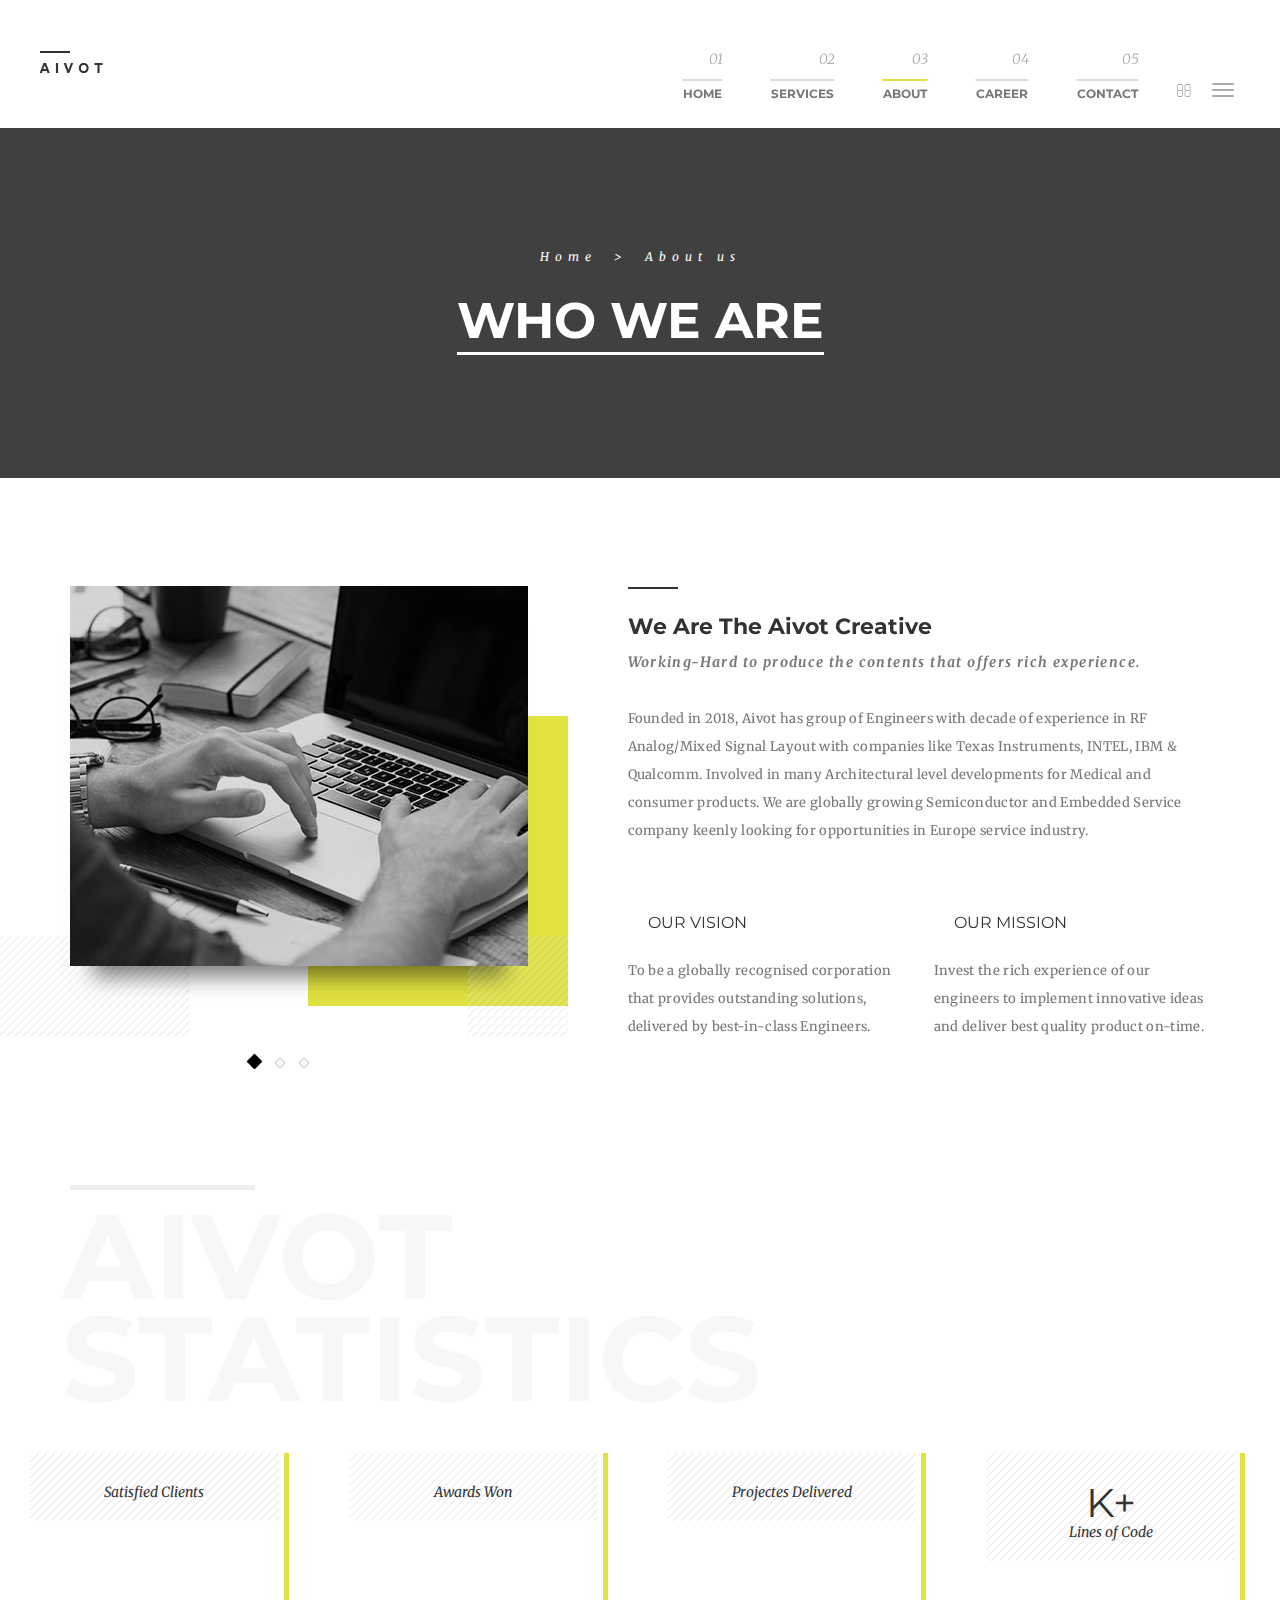
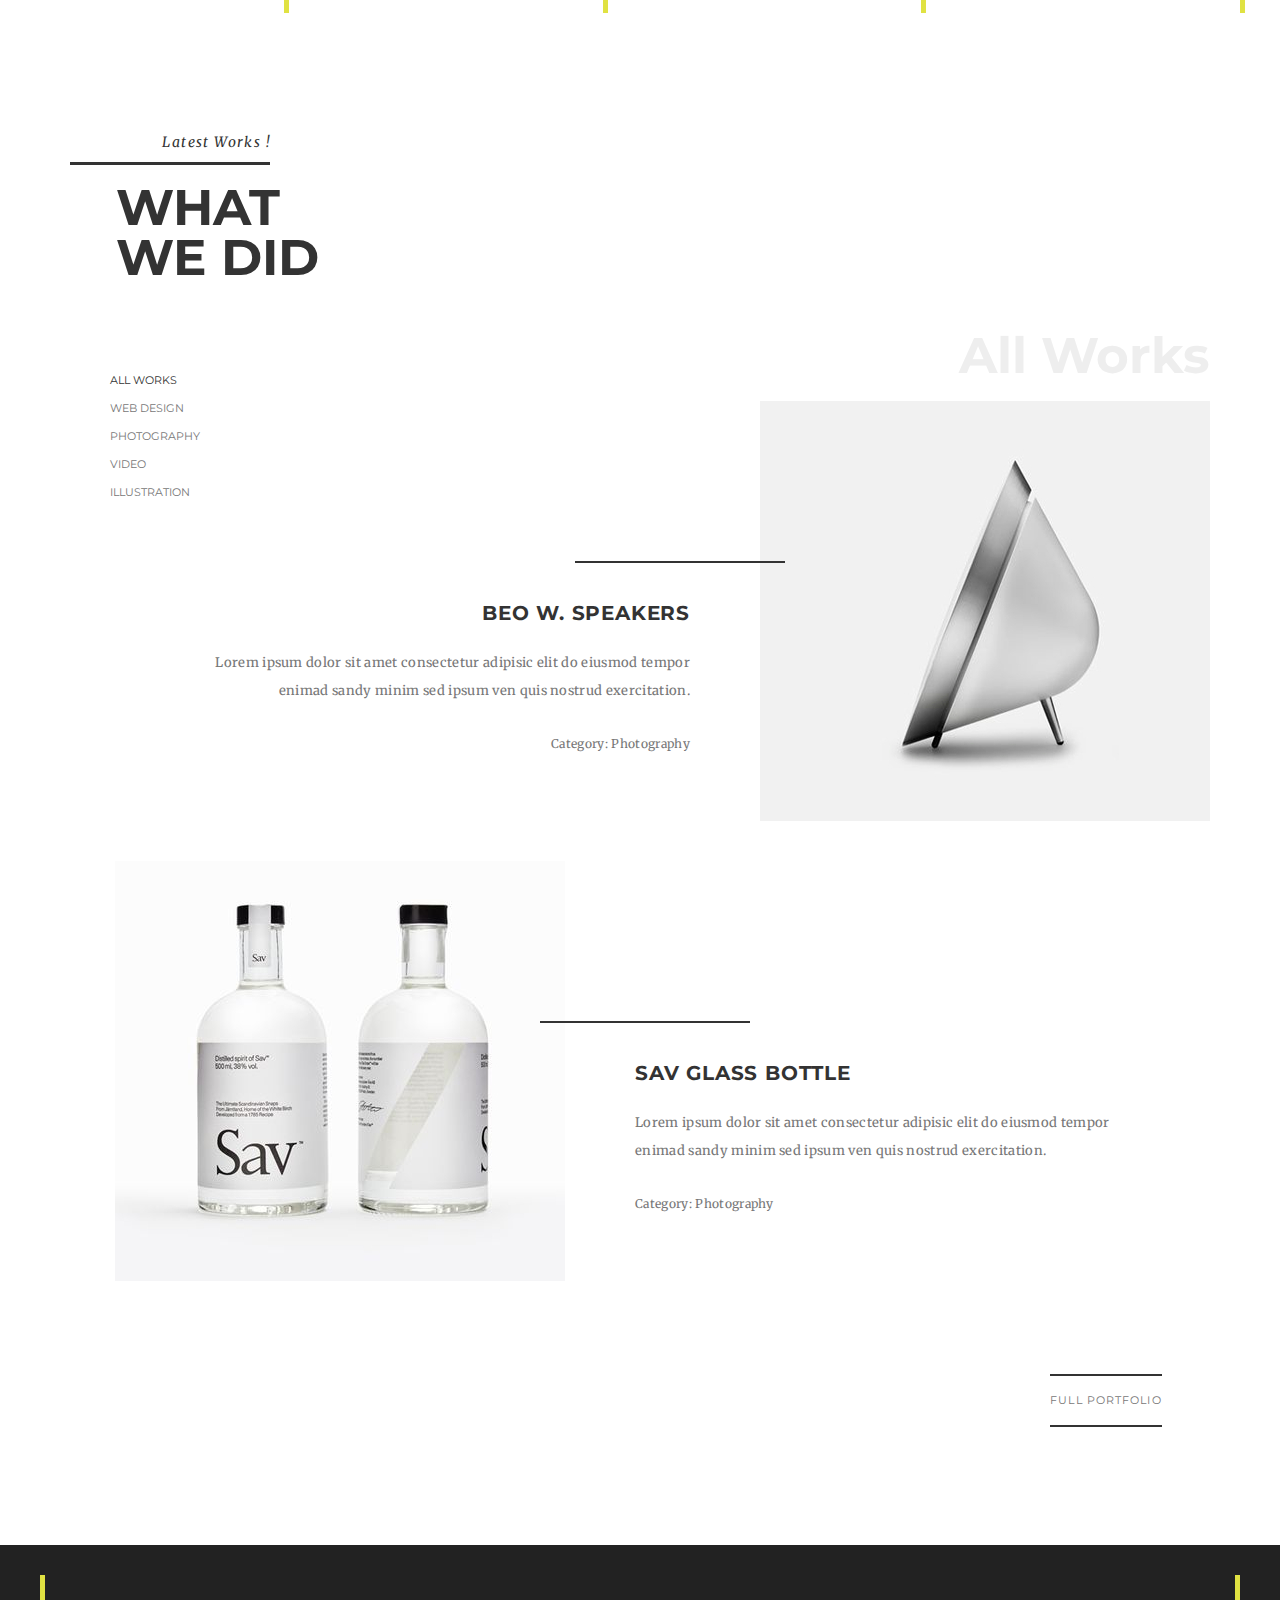
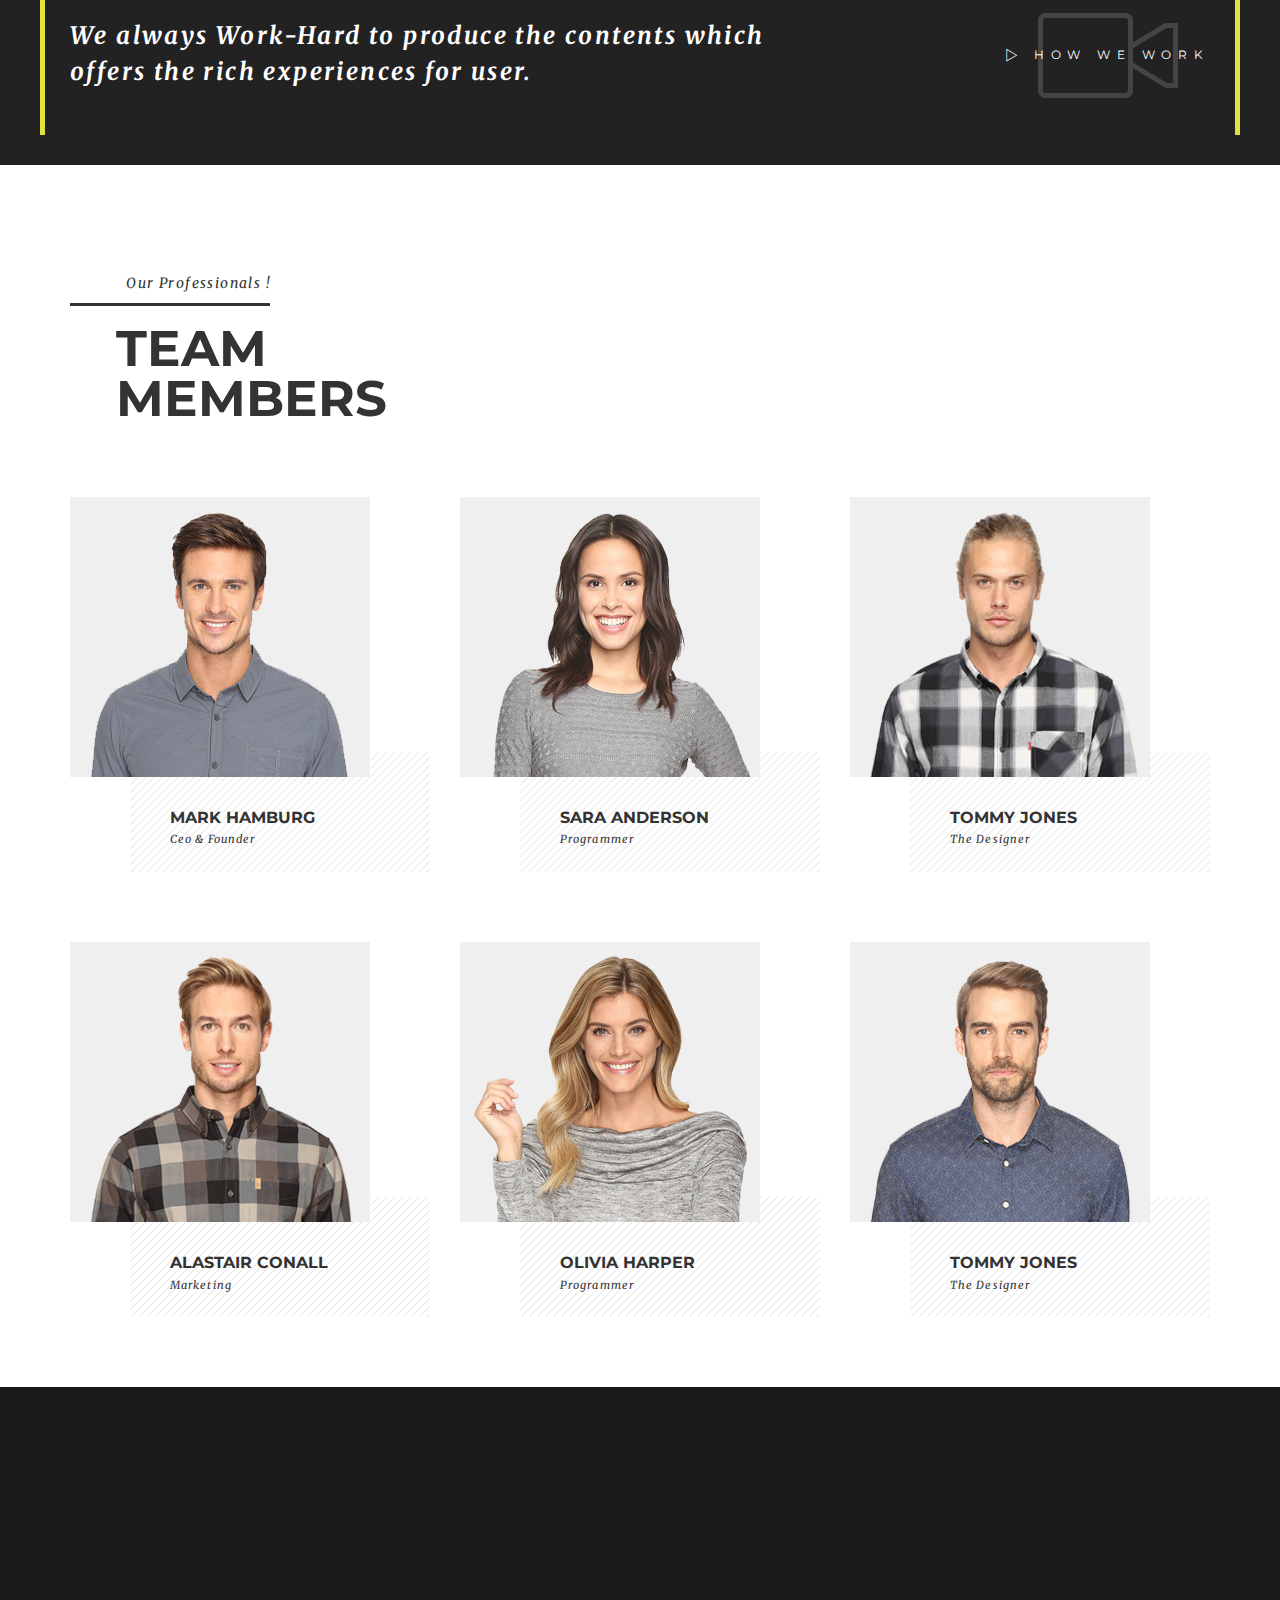
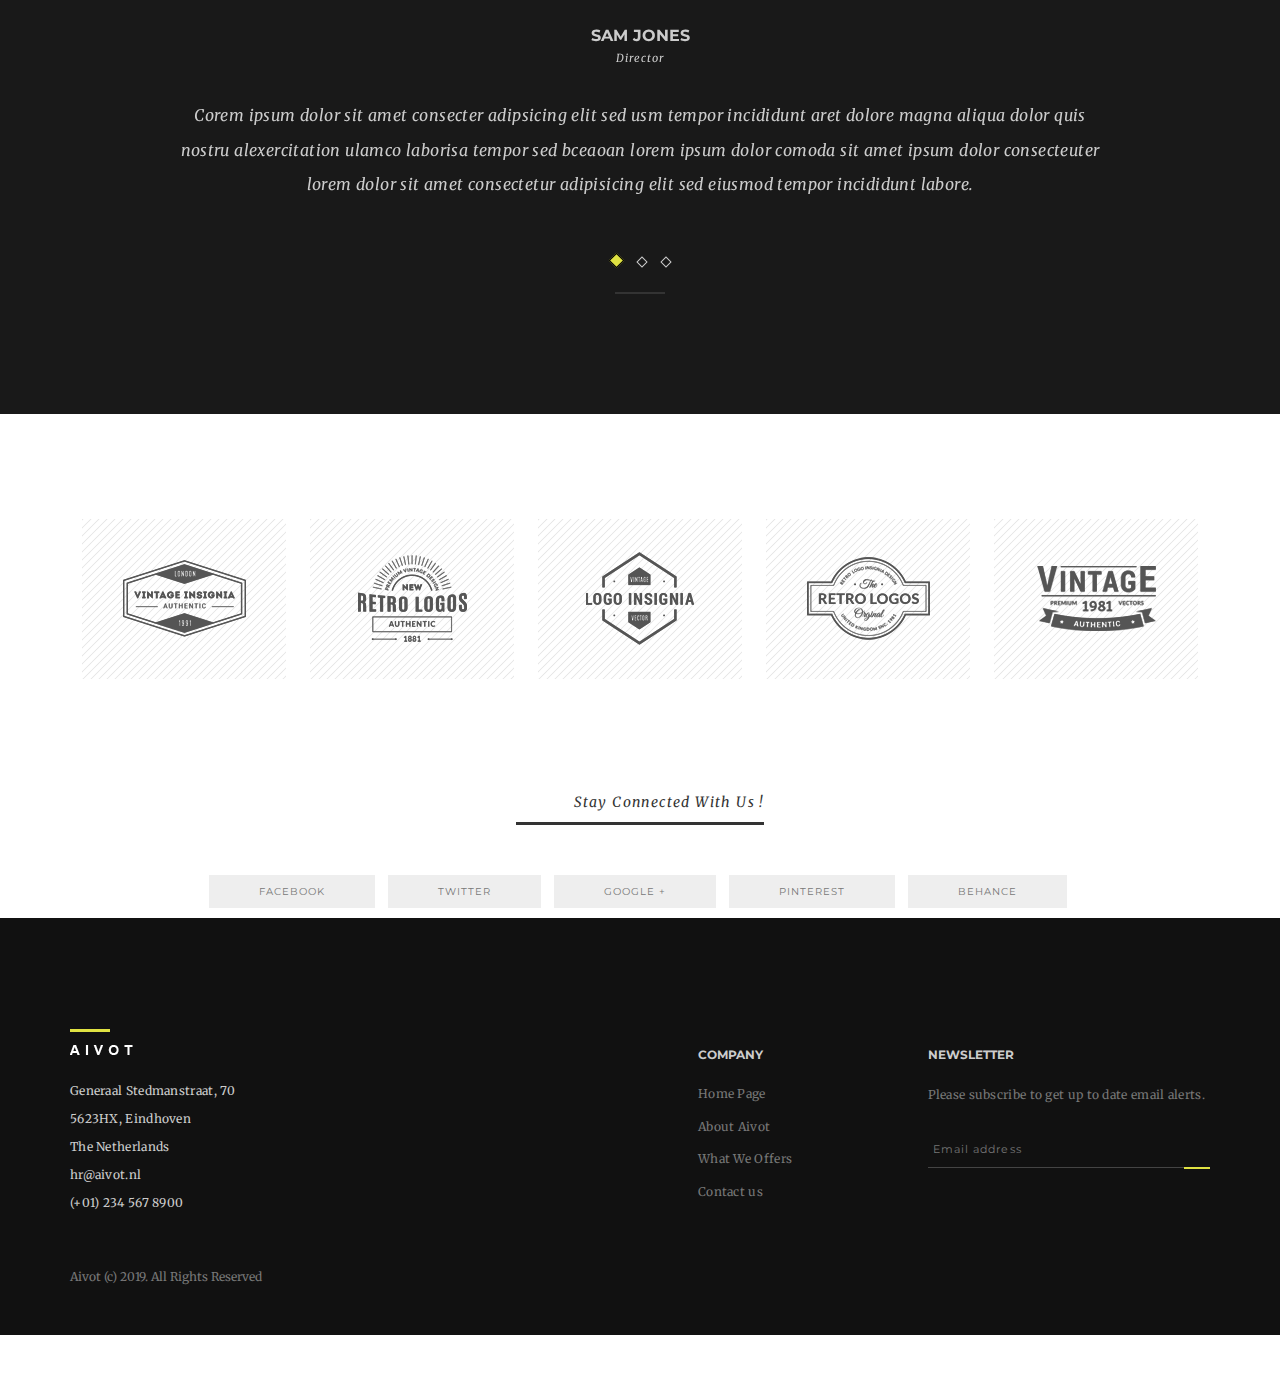
==== commit 3dc1c522: "20-2" ====
--- a/about.html
+++ b/about.html
@@ -20,8 +20,9 @@
 <script src="/assets/js/separate-js/html5shiv-3.7.2.min.js" type="text/javascript"></script><meta content="no" http-equiv="imagetoolbar">
 <![endif]-->
 </head>
-<body class="loading">
+<body>
     <!-- Loader-->
+<!--
     <div class="screen-loader">
         <div class="loading">
             <span class="loader_span"> 
@@ -33,6 +34,7 @@
         <div class="sl-top"></div>
         <div class="sl-bottom"></div>
     </div>
+-->
     <!-- Loader end-->
     <div class="l-theme animated-css" data-header="sticky" data-header-top="200" data-canvas="container">
         <!-- ==========================-->
@@ -60,11 +62,12 @@
         <!-- MOBILE MENU-->
         <!-- ==========================-->
         <div data-off-canvas="mobile-slidebar left overlay">
-            <ul class="yamm main-menu nav navbar-nav">
-                <li><a href=" index.html">Home</a></li>
+           <ul class="yamm main-menu nav navbar-nav">
+                <li class="active"><a href=" index.html">Home</a></li>
                 <li><a href=" services.html">Services</a></li>
                
-                <li  class="active"><a href=" about.html">About</a></li>
+                <li><a href=" about.html">About</a></li>
+                <li><a href=" career.html">Career</a></li>
                
                 <li><a href=" contact.html">Contact</a></li>
                 
@@ -75,16 +78,18 @@
         <!-- ==========================-->
         <div class="wrap-fixed-menu" id="fixedMenu">
            <nav class="fullscreen-center-menu">
-                <div class="menu-main-menu-container">
-                    <ul class="nav navbar-nav">
-                        <li><a href=" index.html">Home</a></li>
-                        <li><a href=" services.html">Services</a></li>
-                        <li><a href=" about.html">About</a></li>
-                       
-                        <li><a href=" contact.html">Contact</a>
-                        </li>
-                    </ul>
-                </div>
+            <div class="menu-main-menu-container">
+            <ul class="yamm main-menu nav navbar-nav">
+                <li class="active"><a href=" index.html">Home</a></li>
+                <li><a href=" services.html">Services</a></li>
+               
+                <li><a href=" about.html">About</a></li>
+                <li><a href=" career.html">Career</a></li>
+               
+                <li><a href=" contact.html">Contact</a></li>
+                
+            </ul>
+            </div>
             </nav>
             <button type="button" class="fullmenu-close"><i class="fa fa-times"></i></button>
         </div>
@@ -126,6 +131,7 @@
                             <li ><a href=" index.html">Home</a></li>
                             <li ><a href=" services.html">Services</a></li>
                             <li class="active"><a href=" about.html">About</a></li>
+                            <li><a href=" career.html">Career</a></li>
                             <li><a href=" contact.html">Contact</a></li>
                            
                         </ul>
@@ -521,6 +527,7 @@
                     </div>
                 </div>
             </section>
+<!--
             <div class="section-progress-bars">
                 <div class="container">
                     <div class="row">
@@ -571,6 +578,7 @@
                     </div>
                 </div>
             </div>
+-->
             <div class="section-default area-bg area-bg_dark area-bg_op_90 parallax" style="background-image: url( --/--/ assets/media/content/bg/bg-1.jpg)">
                 <div class="area-bg__inner">
                     <div class="container">
@@ -654,8 +662,8 @@
                             <div class="footer-section">
                                 <div class="ui-decor-1 bg-primary"></div>
                                 <a class="footer__logo" href=" index.html"><img class="img-responsive" src=" assets/media/general/logo.png" alt="Logo" /></a>
-                                <div class="footer__info">Address
-                                    <br> info@aivot.nl
+                                <div class="footer__info">Generaal Stedmanstraat, 70 <br>5623HX, Eindhoven <br>The Netherlands
+                                    <br> hr@aivot.nl
                                     <br> (+01) 234 567 8900</div>
                             </div>
                         </div>
